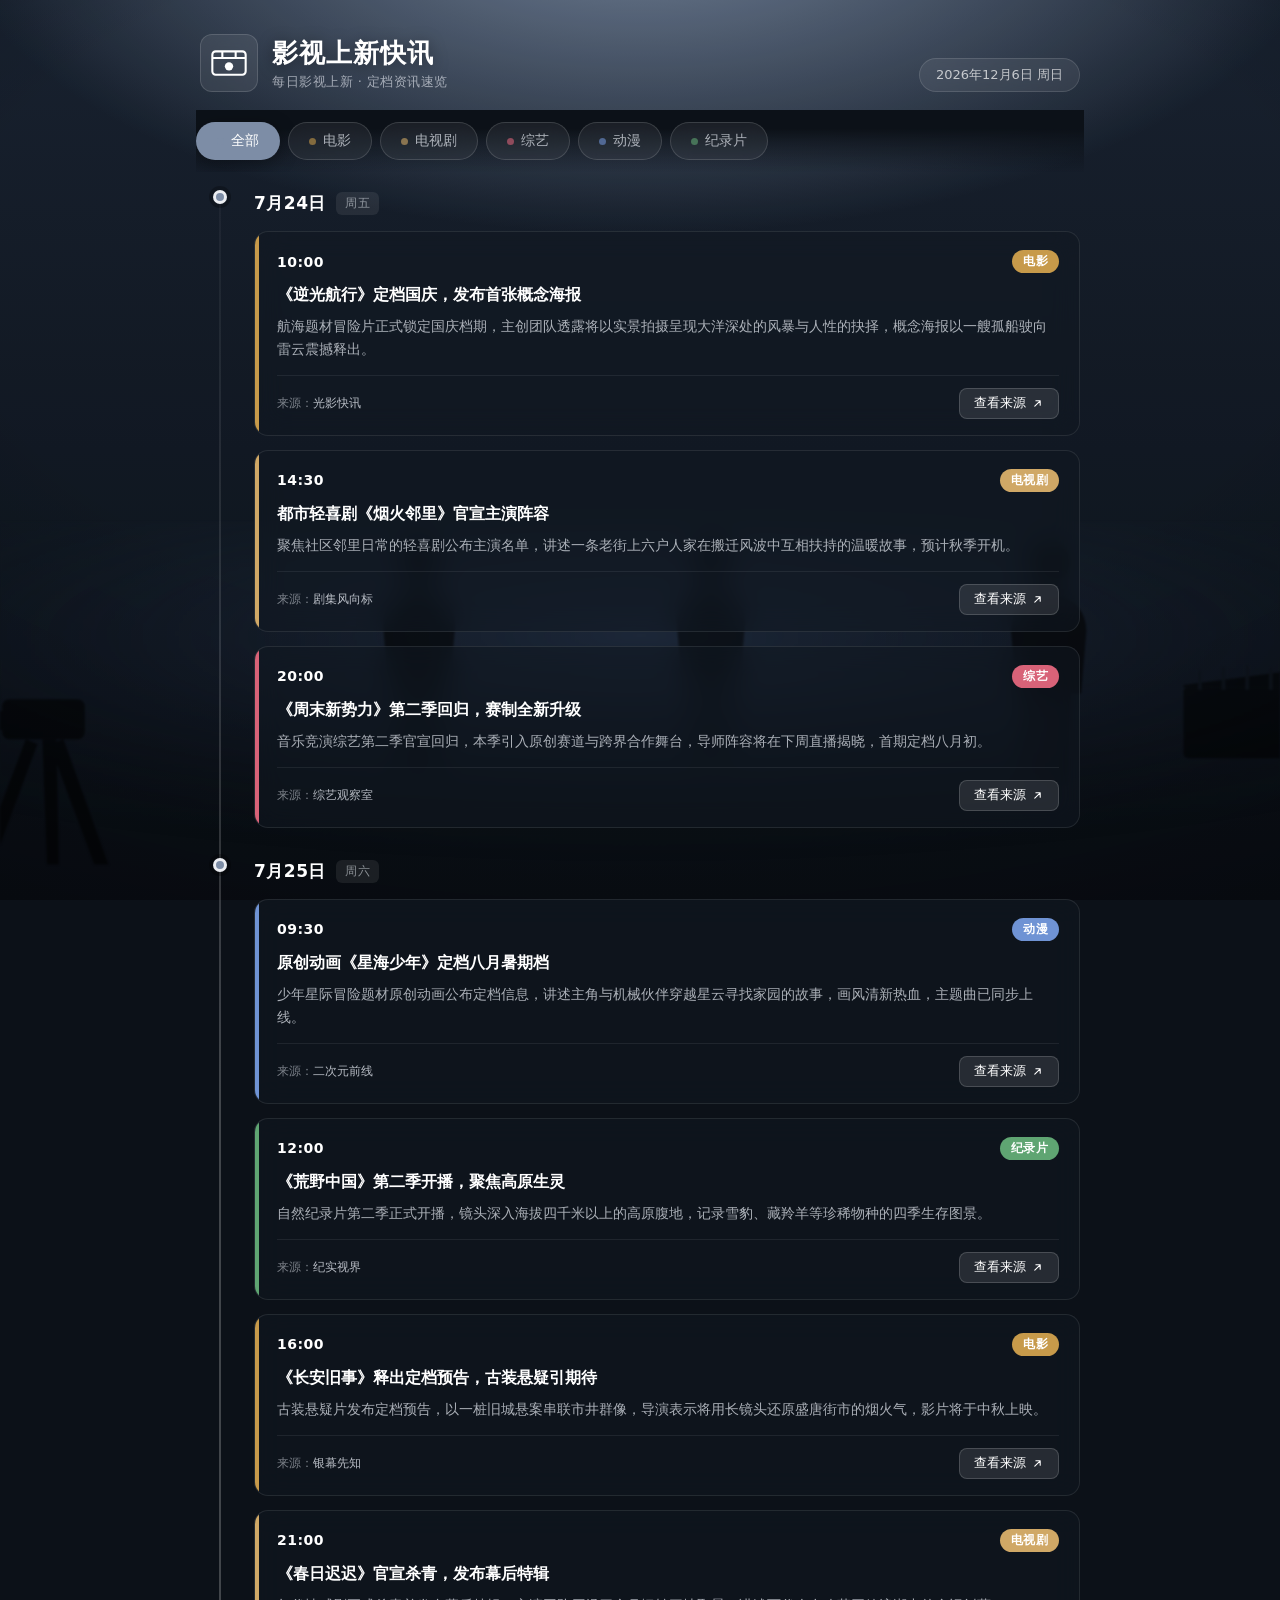
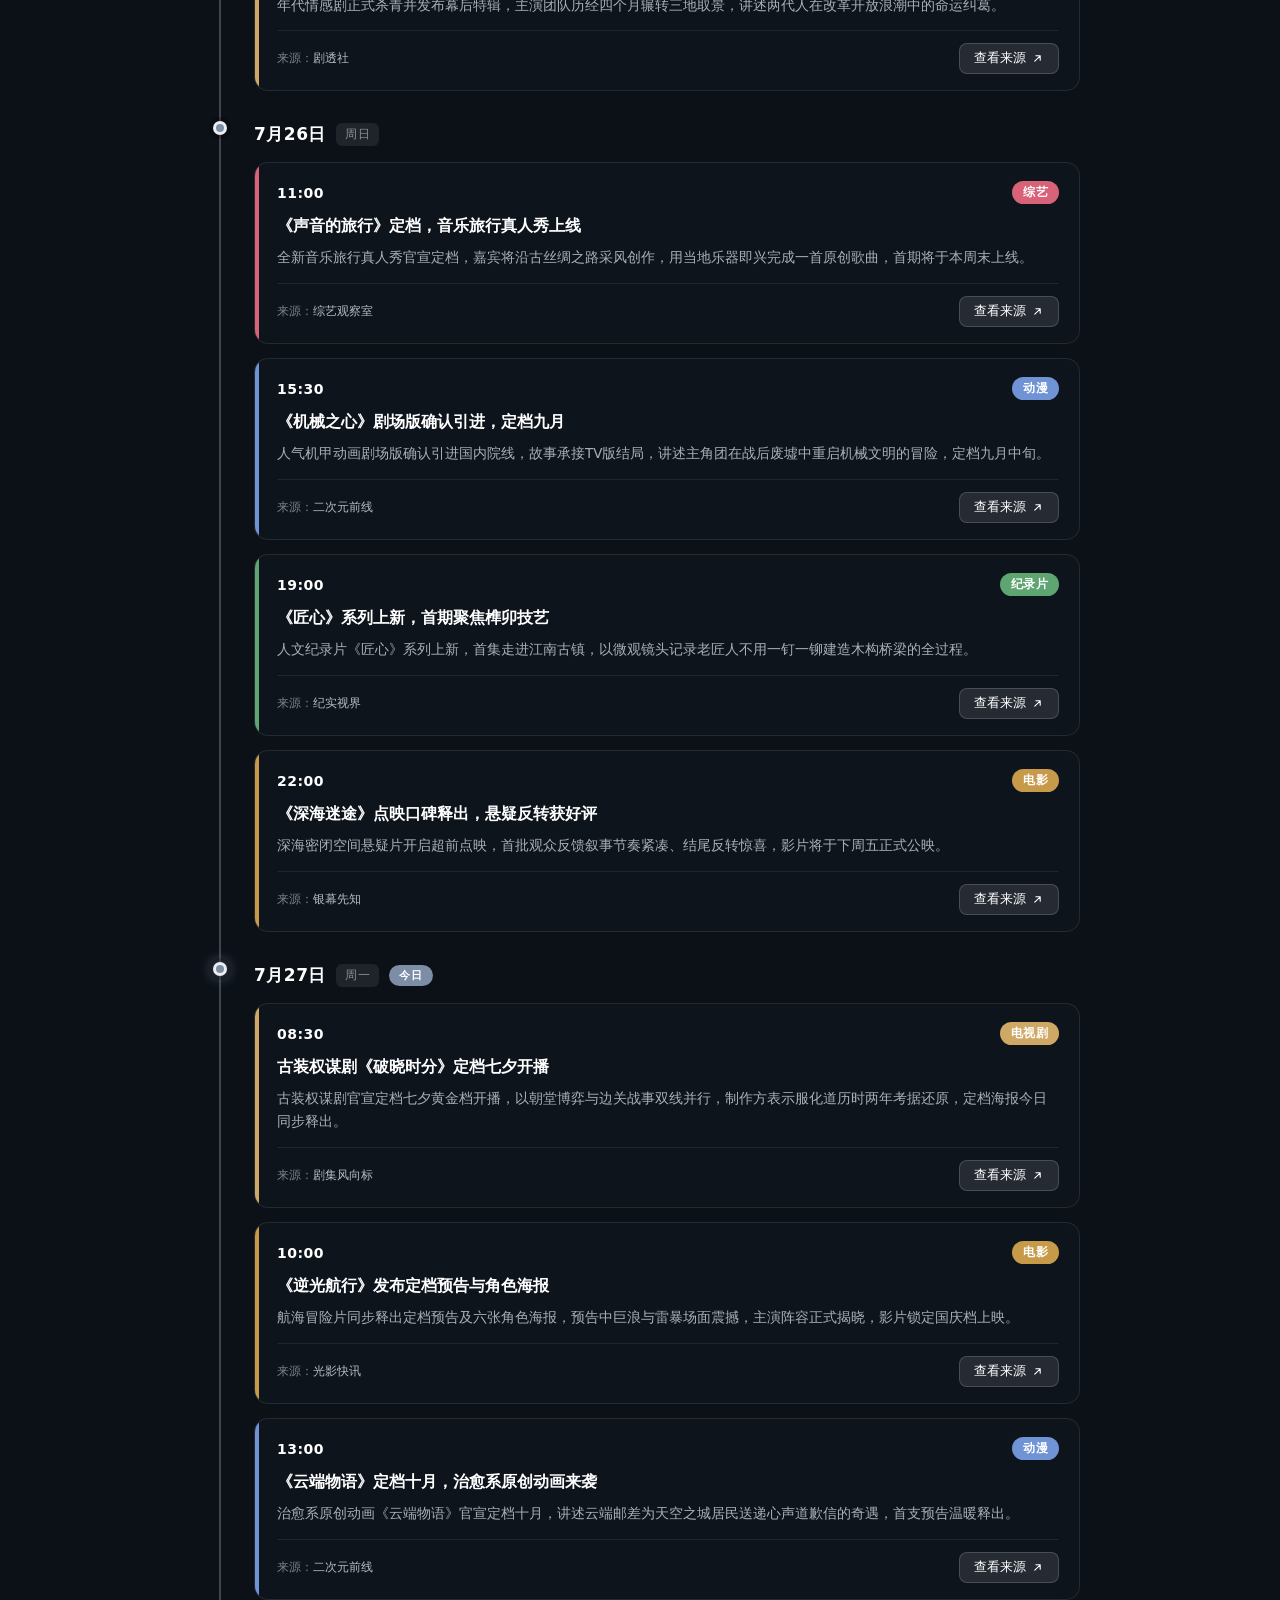
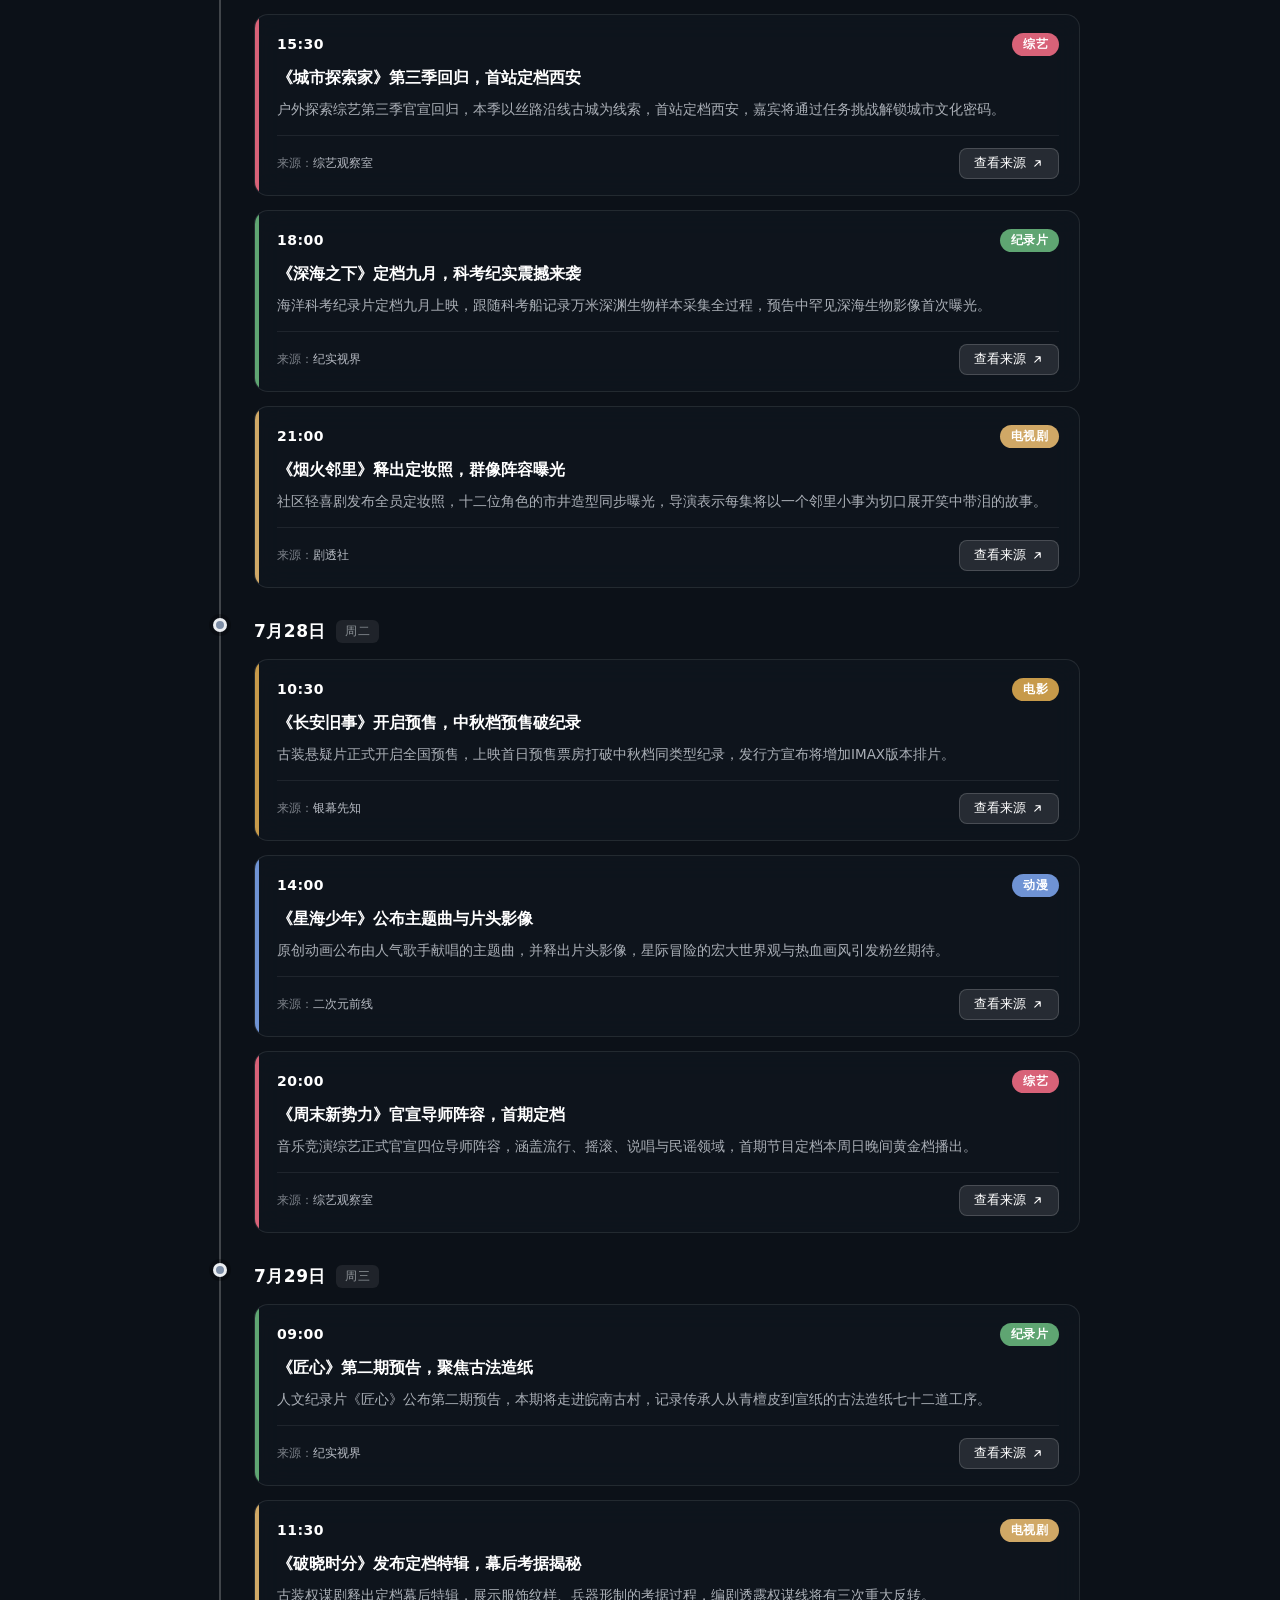
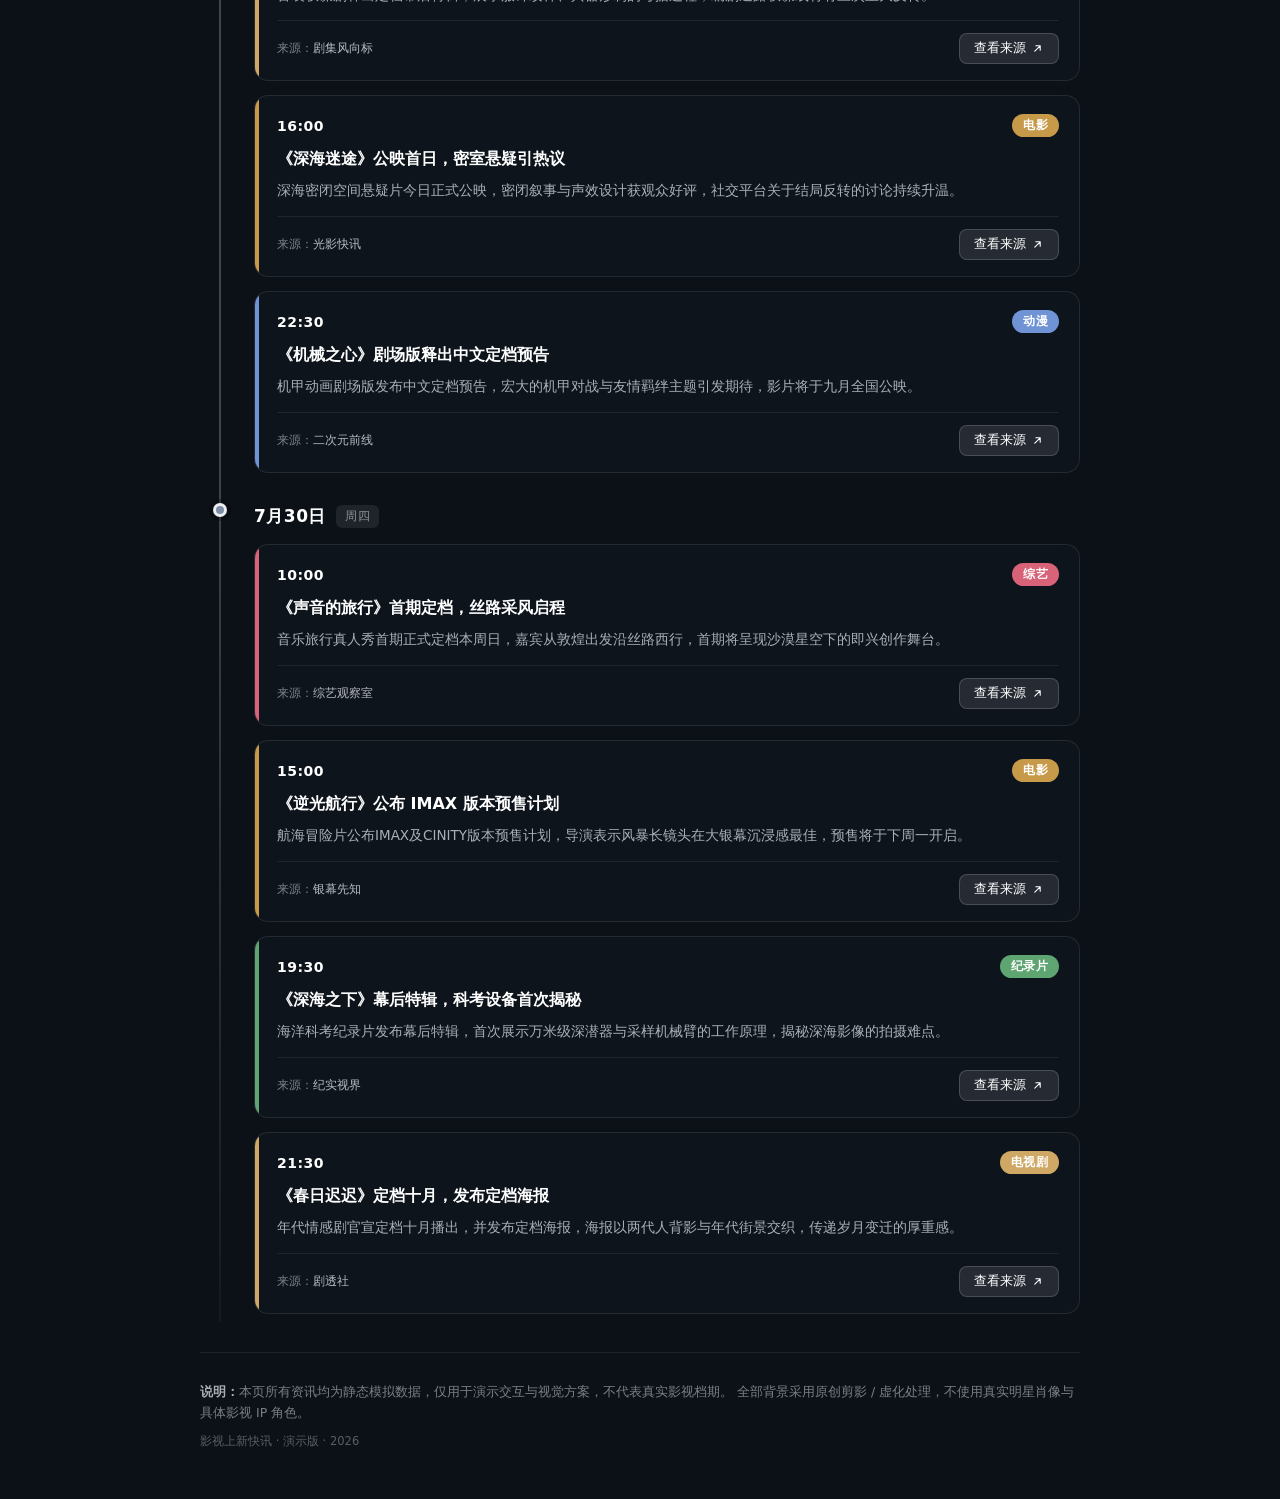
==== index.html @ f7a5ebf6 "完成第一个可发布版本" ====
<!DOCTYPE html>
<html lang="zh-CN">
<head>
  <meta charset="UTF-8">
  <meta name="viewport" content="width=device-width, initial-scale=1.0">
  <title>影视上新快讯</title>
  <style>
    /* ============================================================
       影视上新快讯 - 样式
       ============================================================ */
    *, *::before, *::after { box-sizing: border-box; margin: 0; padding: 0; }

    :root {
      --bg-color: #1a2332;
      --bg-deep: #0c1118;
      --bg-accent: #7d8da6;
      --radius: 14px;
      --ease: cubic-bezier(.4, 0, .2, 1);
      --speed: 0.7s;
      --tab-h: 56px;
    }

    html { scroll-behavior: smooth; }

    body {
      font-family: "PingFang SC", "Microsoft YaHei", "Hiragino Sans GB", "Segoe UI", system-ui, sans-serif;
      color: #e8ecf3;
      background: var(--bg-deep);
      min-height: 100vh;
      overflow-x: hidden;
      -webkit-font-smoothing: antialiased;
    }

    a { color: inherit; text-decoration: none; }

    /* ---------- 背景层 ---------- */
    .bg-layer {
      position: fixed;
      inset: 0;
      z-index: 0;
      overflow: hidden;
      pointer-events: none;
    }

    .bg-gradient {
      position: absolute;
      inset: 0;
      background:
        radial-gradient(120% 80% at 50% -10%, var(--bg-accent) 0%, transparent 45%),
        linear-gradient(180deg, var(--bg-color) 0%, var(--bg-deep) 100%);
      transition: background var(--speed) var(--ease);
      opacity: 0.92;
    }

    .bg-vignette {
      position: absolute;
      inset: 0;
      background: radial-gradient(130% 100% at 50% 30%, transparent 40%, rgba(0,0,0,0.55) 100%);
    }

    .bg-scenes {
      position: absolute;
      left: 0;
      right: 0;
      bottom: 0;
      height: 42vh;
      min-height: 280px;
    }

    .bg-scene {
      position: absolute;
      inset: 0;
      opacity: 0;
      transition: opacity var(--speed) var(--ease);
      transform: translateY(8px);
    }

    .bg-scene.active {
      opacity: 1;
      transform: translateY(0);
    }

    .bg-svg {
      width: 100%;
      height: 100%;
      display: block;
      filter: blur(1.2px);
    }

    @keyframes floaty {
      0%, 100% { transform: translateY(0); }
      50% { transform: translateY(-6px); }
    }
    .bg-scene.active .bg-svg { animation: floaty 7s ease-in-out infinite; }

    /* ---------- 应用主体 ---------- */
    .app {
      position: relative;
      z-index: 1;
      max-width: 920px;
      margin: 0 auto;
      padding: 0 20px 40px;
      display: flex;
      flex-direction: column;
      min-height: 100vh;
    }

    /* ---------- 顶部标题栏 ---------- */
    .app-header { padding: 34px 0 18px; }

    .header-inner {
      display: flex;
      align-items: flex-end;
      justify-content: space-between;
      gap: 16px;
      flex-wrap: wrap;
    }

    .brand { display: flex; align-items: center; gap: 14px; }

    .brand-logo {
      color: #fff;
      background: rgba(255, 255, 255, 0.08);
      border: 1px solid rgba(255, 255, 255, 0.14);
      border-radius: 12px;
      padding: 8px;
      display: flex;
      backdrop-filter: blur(8px);
    }

    .brand-text h1 {
      font-size: 26px;
      font-weight: 700;
      letter-spacing: 1px;
      color: #fff;
      text-shadow: 0 2px 16px rgba(0, 0, 0, 0.4);
    }

    .brand-sub {
      font-size: 13px;
      color: rgba(232, 236, 243, 0.62);
      margin-top: 2px;
      letter-spacing: 0.5px;
    }

    .header-date {
      font-size: 13px;
      color: rgba(255, 255, 255, 0.7);
      background: rgba(255, 255, 255, 0.07);
      border: 1px solid rgba(255, 255, 255, 0.12);
      border-radius: 999px;
      padding: 7px 16px;
      backdrop-filter: blur(8px);
      white-space: nowrap;
    }

    /* ---------- 品类筛选 Tab ---------- */
    .category-tabs {
      position: sticky;
      top: 0;
      z-index: 20;
      display: flex;
      gap: 8px;
      padding: 12px 0;
      margin: 0 -4px;
      overflow-x: auto;
      scrollbar-width: none;
      background: linear-gradient(180deg, var(--bg-deep) 30%, transparent);
    }
    .category-tabs::-webkit-scrollbar { display: none; }

    .tab {
      position: relative;
      flex: 0 0 auto;
      border: 1px solid rgba(255, 255, 255, 0.14);
      background: rgba(255, 255, 255, 0.06);
      color: rgba(232, 236, 243, 0.7);
      padding: 9px 20px;
      border-radius: 999px;
      font-size: 14px;
      font-weight: 500;
      cursor: pointer;
      backdrop-filter: blur(10px);
      transition: color .3s var(--ease), background .3s var(--ease), border-color .3s var(--ease), transform .2s var(--ease);
    }

    .tab:hover {
      color: #fff;
      background: rgba(255, 255, 255, 0.12);
      transform: translateY(-1px);
    }

    .tab.active {
      color: #fff;
      border-color: transparent;
      background: var(--bg-accent);
      box-shadow: 0 4px 18px rgba(0, 0, 0, 0.35);
    }

    .tab .tab-dot {
      display: inline-block;
      width: 7px;
      height: 7px;
      border-radius: 50%;
      margin-right: 7px;
      vertical-align: middle;
      background: currentColor;
      opacity: 0.6;
    }

    /* ---------- 时间轴 ---------- */
    .timeline-wrap {
      position: relative;
      flex: 1;
      padding: 18px 0 30px;
    }

    .timeline-rail {
      position: absolute;
      left: 19px;
      top: 30px;
      bottom: 30px;
      width: 2px;
      background: linear-gradient(180deg,
        rgba(255,255,255,0.04) 0%,
        rgba(255,255,255,0.22) 15%,
        rgba(255,255,255,0.22) 85%,
        rgba(255,255,255,0.04) 100%);
    }

    .timeline { position: relative; }

    .date-section {
      position: relative;
      padding-left: 54px;
      padding-bottom: 30px;
      scroll-margin-top: 90px;
    }

    .date-section:last-child { padding-bottom: 8px; }

    .date-marker {
      position: absolute;
      left: 0;
      top: 0;
      display: flex;
      align-items: center;
      gap: 10px;
    }

    .date-dot {
      width: 14px;
      height: 14px;
      border-radius: 50%;
      background: var(--bg-accent);
      border: 3px solid rgba(255, 255, 255, 0.85);
      box-shadow: 0 0 0 4px rgba(0, 0, 0, 0.25);
      margin-left: 13px;
      transition: background var(--speed) var(--ease);
    }

    .date-section.is-today .date-dot {
      box-shadow: 0 0 0 4px rgba(0,0,0,0.25), 0 0 14px var(--bg-accent);
    }

    .date-title {
      font-size: 17px;
      font-weight: 600;
      color: #fff;
      letter-spacing: 0.5px;
      margin-bottom: 16px;
      display: flex;
      align-items: center;
      gap: 10px;
      padding-top: 2px;
    }

    .date-title .weekday {
      font-size: 12px;
      font-weight: 500;
      color: rgba(232, 236, 243, 0.55);
      background: rgba(255, 255, 255, 0.08);
      padding: 3px 9px;
      border-radius: 6px;
    }

    .today-badge {
      font-size: 11px;
      font-weight: 600;
      color: #fff;
      background: var(--bg-accent);
      padding: 3px 10px;
      border-radius: 999px;
      letter-spacing: 1px;
      animation: pulse 2.4s ease-in-out infinite;
    }

    @keyframes pulse {
      0%, 100% { box-shadow: 0 0 0 0 rgba(255,255,255,0.25); }
      50% { box-shadow: 0 0 0 6px rgba(255,255,255,0); }
    }

    .date-items {
      display: flex;
      flex-direction: column;
      gap: 14px;
    }

    .empty-state {
      padding: 40px 20px;
      text-align: center;
      color: rgba(232, 236, 243, 0.45);
      font-size: 14px;
      border: 1px dashed rgba(255,255,255,0.15);
      border-radius: var(--radius);
    }

    /* ---------- 资讯卡片 ---------- */
    .news-card {
      position: relative;
      background: rgba(18, 24, 34, 0.55);
      border: 1px solid rgba(255, 255, 255, 0.09);
      border-radius: var(--radius);
      padding: 18px 20px 16px 22px;
      backdrop-filter: blur(14px);
      -webkit-backdrop-filter: blur(14px);
      overflow: hidden;
      transition: transform .3s var(--ease), border-color .3s var(--ease), background .3s var(--ease);
      animation: cardIn .5s var(--ease) both;
    }

    @keyframes cardIn {
      from { opacity: 0; transform: translateY(12px); }
      to { opacity: 1; transform: translateY(0); }
    }

    .news-card::before {
      content: "";
      position: absolute;
      left: 0;
      top: 0;
      bottom: 0;
      width: 4px;
      background: var(--card-accent, var(--bg-accent));
      border-radius: 4px 0 0 4px;
    }

    .news-card:hover {
      transform: translateY(-2px);
      border-color: rgba(255, 255, 255, 0.2);
      background: rgba(26, 34, 48, 0.68);
    }

    .card-top {
      display: flex;
      align-items: center;
      justify-content: space-between;
      gap: 12px;
      margin-bottom: 10px;
    }

    .card-time {
      font-size: 14px;
      font-weight: 600;
      color: #fff;
      font-variant-numeric: tabular-nums;
      letter-spacing: 0.5px;
    }

    .card-type {
      font-size: 12px;
      font-weight: 600;
      color: #fff;
      background: var(--card-accent, var(--bg-accent));
      padding: 3px 11px;
      border-radius: 999px;
      letter-spacing: 0.5px;
    }

    .card-title {
      font-size: 16px;
      font-weight: 600;
      color: #fff;
      line-height: 1.5;
      margin-bottom: 8px;
    }

    .card-summary {
      font-size: 13.5px;
      line-height: 1.7;
      color: rgba(232, 236, 243, 0.72);
      margin-bottom: 14px;
    }

    .card-source {
      display: flex;
      align-items: center;
      justify-content: space-between;
      gap: 12px;
      padding-top: 12px;
      border-top: 1px solid rgba(255, 255, 255, 0.07);
    }

    .source-label {
      font-size: 12px;
      color: rgba(232, 236, 243, 0.5);
    }
    .source-label strong {
      color: rgba(232, 236, 243, 0.78);
      font-weight: 500;
    }

    .source-link {
      display: inline-flex;
      align-items: center;
      gap: 5px;
      font-size: 12.5px;
      font-weight: 500;
      color: #fff;
      background: rgba(255, 255, 255, 0.1);
      border: 1px solid rgba(255, 255, 255, 0.16);
      padding: 6px 14px;
      border-radius: 8px;
      transition: background .25s var(--ease), transform .2s var(--ease);
      white-space: nowrap;
    }
    .source-link:hover {
      background: var(--card-accent, var(--bg-accent));
      transform: translateX(2px);
    }
    .source-link svg { width: 13px; height: 13px; }

    /* ---------- 滚动提示 ---------- */
    .scroll-hint {
      position: fixed;
      left: 50%;
      bottom: 26px;
      transform: translateX(-50%);
      display: flex;
      align-items: center;
      gap: 6px;
      font-size: 12px;
      color: rgba(255, 255, 255, 0.55);
      background: rgba(0, 0, 0, 0.35);
      border: 1px solid rgba(255, 255, 255, 0.1);
      padding: 7px 14px;
      border-radius: 999px;
      backdrop-filter: blur(8px);
      z-index: 15;
      transition: opacity .4s var(--ease);
    }
    .scroll-hint svg { animation: bob 1.8s ease-in-out infinite; }
    @keyframes bob {
      0%, 100% { transform: translateY(0); }
      50% { transform: translateY(3px); }
    }
    .scroll-hint.hidden { opacity: 0; pointer-events: none; }

    /* ---------- 底部说明栏 ---------- */
    .app-footer {
      margin-top: auto;
      padding: 28px 0 10px;
      border-top: 1px solid rgba(255, 255, 255, 0.08);
    }

    .footer-note {
      font-size: 12.5px;
      line-height: 1.7;
      color: rgba(232, 236, 243, 0.5);
    }
    .footer-note strong { color: rgba(232, 236, 243, 0.72); font-weight: 600; }

    .footer-meta {
      font-size: 11.5px;
      color: rgba(232, 236, 243, 0.35);
      margin-top: 10px;
    }

    /* ---------- 响应式 ---------- */
    @media (max-width: 600px) {
      .app { padding: 0 14px 30px; }
      .brand-text h1 { font-size: 21px; }
      .brand-sub { font-size: 12px; }
      .header-date { font-size: 12px; padding: 6px 12px; }
      .date-section { padding-left: 44px; }
      .timeline-rail { left: 14px; }
      .date-dot { margin-left: 9px; }
      .news-card { padding: 16px 16px 14px 18px; }
      .card-title { font-size: 15px; }
      .card-source { flex-direction: column; align-items: flex-start; gap: 10px; }
    }

    @media (prefers-reduced-motion: reduce) {
      *, *::before, *::after {
        animation-duration: 0.01ms !important;
        transition-duration: 0.01ms !important;
      }
    }
  </style>
</head>
<body data-cat="all">

  <!-- 人物动态背景层 -->
  <div class="bg-layer" id="bgLayer" aria-hidden="true">
    <div class="bg-gradient"></div>
    <div class="bg-vignette"></div>
    <div class="bg-scenes" id="bgScenes"></div>
  </div>

  <!-- 应用主体 -->
  <div class="app">

    <!-- 顶部标题栏 -->
    <header class="app-header">
      <div class="header-inner">
        <div class="brand">
          <span class="brand-logo" aria-hidden="true">
            <svg viewBox="0 0 48 48" width="40" height="40">
              <rect x="4" y="10" width="40" height="28" rx="4" fill="none" stroke="currentColor" stroke-width="2.5"/>
              <path d="M4 18h40M16 10v8M32 10v8" stroke="currentColor" stroke-width="2.5"/>
              <circle cx="24" cy="28" r="5" fill="currentColor"/>
            </svg>
          </span>
          <div class="brand-text">
            <h1>影视上新快讯</h1>
            <p class="brand-sub">每日影视上新 · 定档资讯速览</p>
          </div>
        </div>
        <div class="header-date" id="headerDate"></div>
      </div>
    </header>

    <!-- 品类筛选 Tab -->
    <nav class="category-tabs" id="categoryTabs" aria-label="品类筛选"></nav>

    <!-- 纵向日期时间轴主容器 -->
    <main class="timeline-wrap">
      <div class="timeline-rail" aria-hidden="true"></div>
      <div class="timeline" id="timeline"></div>
      <div class="scroll-hint" id="scrollHint" aria-hidden="true">
        <span>上下滚动浏览前后日期</span>
        <svg viewBox="0 0 24 24" width="16" height="16"><path d="M12 5v14M6 13l6 6 6-6" fill="none" stroke="currentColor" stroke-width="2" stroke-linecap="round" stroke-linejoin="round"/></svg>
      </div>
    </main>

    <!-- 底部说明栏 -->
    <footer class="app-footer">
      <div class="footer-inner">
        <p class="footer-note">
          <strong>说明：</strong>本页所有资讯均为静态模拟数据，仅用于演示交互与视觉方案，不代表真实影视档期。
          全部背景采用原创剪影 / 虚化处理，不使用真实明星肖像与具体影视 IP 角色。
        </p>
        <p class="footer-meta">影视上新快讯 · 演示版 · <span id="footerYear"></span></p>
      </div>
    </footer>

  </div>

  <script>
    /* ============================================================
       数据 / 品类配置 / 剪影场景（全部为虚构内容，不接入真实 API）
       ============================================================ */
    var CATEGORIES = {
      all:         { label: '全部',   color: '#1a2332', deep: '#0c1118', accent: '#7d8da6' },
      movie:       { label: '电影',   color: '#2b1f12', deep: '#150d06', accent: '#c79a4a' },
      tv:          { label: '电视剧', color: '#3a2f1e', deep: '#1d160c', accent: '#d0a866' },
      variety:     { label: '综艺',   color: '#3d2428', deep: '#1f1114', accent: '#d86278' },
      anime:       { label: '动漫',   color: '#1e2a40', deep: '#0e1521', accent: '#6f93d4' },
      documentary: { label: '纪录片', color: '#1f2e26', deep: '#0f1813', accent: '#5fa572' }
    };

    var TYPE_TO_KEY = {
      '电影': 'movie',
      '电视剧': 'tv',
      '综艺': 'variety',
      '动漫': 'anime',
      '纪录片': 'documentary'
    };

    /* 原创剪影，无真实明星与影视 IP 角色 */
    var PERSON_PATH =
      'M60,14 C70,14 76,22 76,31 C76,39 71,44 65,46 L67,57 ' +
      'C81,60 89,70 89,84 L85,132 L77,132 L74,202 L67,202 ' +
      'L64,137 L56,137 L53,202 L46,202 L43,132 L35,132 L31,84 ' +
      'C31,70 39,60 53,57 L55,46 C49,44 44,39 44,31 C44,22 50,14 60,14 Z';

    function standingPerson(x, scale, opacity) {
      return '<g transform="translate(' + x + ',0) scale(' + scale + ')" opacity="' + opacity + '"><path d="' + PERSON_PATH + '" fill="#000"/></g>';
    }

    var SCENES = {
      all: '<svg class="bg-svg" viewBox="0 0 1440 320" preserveAspectRatio="xMidYMax slice" aria-hidden="true">' +
        '<defs><radialGradient id="haloAll" cx="50%" cy="30%" r="60%">' +
        '<stop offset="0%" stop-color="#2a3a52" stop-opacity="0.5"/>' +
        '<stop offset="100%" stop-color="#0c1118" stop-opacity="0"/></radialGradient></defs>' +
        '<rect width="1440" height="320" fill="url(#haloAll)"/>' +
        '<g opacity="0.55" fill="#000"><rect x="180" y="150" width="70" height="34" rx="6"/><rect x="150" y="160" width="36" height="16" rx="4"/>' +
        '<path d="M200,184 L160,290 L172,290 L210,188 Z"/><path d="M220,188 L258,290 L270,290 L232,184 Z"/><path d="M214,184 L218,290 L228,290 L226,184 Z"/></g>' +
        '<g opacity="0.5" fill="#000" transform="translate(1180,120)"><rect x="0" y="20" width="90" height="60" rx="4"/><path d="M0,20 L90,20 L90,6 L0,18 Z"/>' +
        '<line x1="14" y1="6" x2="14" y2="22" stroke="#0c1118" stroke-width="3"/><line x1="34" y1="3" x2="34" y2="22" stroke="#0c1118" stroke-width="3"/>' +
        '<line x1="54" y1="1" x2="54" y2="22" stroke="#0c1118" stroke-width="3"/><line x1="74" y1="3" x2="74" y2="22" stroke="#0c1118" stroke-width="3"/></g>' +
        standingPerson(90, 0.95, 0.5) + standingPerson(470, 1.05, 0.55) + standingPerson(720, 1.0, 0.5) +
        standingPerson(1000, 1.1, 0.55) + standingPerson(1300, 0.95, 0.5) + '</svg>',

      movie: '<svg class="bg-svg" viewBox="0 0 1440 320" preserveAspectRatio="xMidYMax slice" aria-hidden="true">' +
        '<defs><linearGradient id="spot" x1="0" y1="0" x2="0.5" y2="1">' +
        '<stop offset="0%" stop-color="#e8c878" stop-opacity="0.32"/><stop offset="55%" stop-color="#6b4a1c" stop-opacity="0.12"/>' +
        '<stop offset="100%" stop-color="#150d06" stop-opacity="0"/></linearGradient>' +
        '<radialGradient id="haloMovie" cx="62%" cy="0%" r="70%"><stop offset="0%" stop-color="#5a3f1a" stop-opacity="0.45"/>' +
        '<stop offset="100%" stop-color="#150d06" stop-opacity="0"/></radialGradient></defs>' +
        '<rect width="1440" height="320" fill="url(#haloMovie)"/>' +
        '<path d="M820,0 L1280,0 L1040,320 L940,320 Z" fill="url(#spot)"/>' +
        '<g transform="translate(960,70)" opacity="0.62" fill="#000"><ellipse cx="80" cy="34" rx="30" ry="34"/>' +
        '<path d="M30,70 Q80,52 130,70 L150,120 Q150,140 130,150 L150,250 L115,250 L100,160 L60,160 L45,250 L10,250 L30,150 Q10,140 10,120 Z"/>' +
        '<path d="M12,118 Q-6,150 6,168 L26,158 Z"/><path d="M148,118 Q166,150 154,168 L134,158 Z"/></g>' +
        standingPerson(180, 1.0, 0.4) + standingPerson(360, 0.92, 0.35) + standingPerson(1240, 1.05, 0.4) + '</svg>',

      tv: '<svg class="bg-svg" viewBox="0 0 1440 320" preserveAspectRatio="xMidYMax slice" aria-hidden="true">' +
        '<defs><radialGradient id="tvGlow" cx="30%" cy="60%" r="35%"><stop offset="0%" stop-color="#e8b85a" stop-opacity="0.4"/>' +
        '<stop offset="100%" stop-color="#1d160c" stop-opacity="0"/></radialGradient>' +
        '<radialGradient id="haloTv" cx="50%" cy="35%" r="65%"><stop offset="0%" stop-color="#4a3a22" stop-opacity="0.4"/>' +
        '<stop offset="100%" stop-color="#1d160c" stop-opacity="0"/></radialGradient></defs>' +
        '<rect width="1440" height="320" fill="url(#haloTv)"/><rect width="1440" height="320" fill="url(#tvGlow)"/>' +
        '<g opacity="0.6" fill="#000" transform="translate(120,120)"><rect x="0" y="40" width="220" height="14" rx="3"/><rect x="20" y="0" width="180" height="40" rx="5"/>' +
        '<rect x="30" y="7" width="160" height="26" rx="3" fill="#1d160c"/><rect x="34" y="11" width="152" height="18" rx="2" fill="#3a2f1e" opacity="0.6"/></g>' +
        '<g opacity="0.6" fill="#000" transform="translate(820,150)"><path d="M0,60 L0,150 L40,150 L40,90 L260,90 L260,150 L300,150 L300,60 Q300,40 280,40 L20,40 Q0,40 0,60 Z"/>' +
        '<ellipse cx="120" cy="20" rx="22" ry="26"/><path d="M96,42 Q120,30 144,42 L150,95 L90,95 Z"/>' +
        '<path d="M96,95 L86,150 L112,150 L116,95 Z"/><path d="M128,95 L132,150 L158,150 L148,95 Z"/></g>' +
        standingPerson(560, 0.9, 0.4) + standingPerson(1180, 0.95, 0.4) + '</svg>',

      variety: '<svg class="bg-svg" viewBox="0 0 1440 320" preserveAspectRatio="xMidYMax slice" aria-hidden="true">' +
        '<defs><linearGradient id="beam1" x1="0" y1="0" x2="0.2" y2="1"><stop offset="0%" stop-color="#e88a9a" stop-opacity="0.3"/>' +
        '<stop offset="100%" stop-color="#3d2428" stop-opacity="0"/></linearGradient>' +
        '<linearGradient id="beam2" x1="1" y1="0" x2="0.8" y2="1"><stop offset="0%" stop-color="#e8a86a" stop-opacity="0.28"/>' +
        '<stop offset="100%" stop-color="#3d2428" stop-opacity="0"/></linearGradient></defs>' +
        '<path d="M560,0 L640,0 L720,320 L600,320 Z" fill="url(#beam1)"/><path d="M880,0 L800,0 L720,320 L840,320 Z" fill="url(#beam2)"/>' +
        '<rect x="0" y="270" width="1440" height="50" fill="#000" opacity="0.35"/>' +
        '<g opacity="0.6" fill="#000" transform="translate(700,150)"><ellipse cx="0" cy="0" rx="12" ry="16"/><rect x="-3" y="14" width="6" height="110"/><ellipse cx="0" cy="128" rx="34" ry="10"/></g>' +
        standingPerson(560, 0.95, 0.55) + standingPerson(720, 1.0, 0.6) + standingPerson(900, 1.05, 0.55) + standingPerson(1120, 0.9, 0.5) + '</svg>',

      anime: '<svg class="bg-svg" viewBox="0 0 1440 320" preserveAspectRatio="xMidYMax slice" aria-hidden="true">' +
        '<defs><radialGradient id="haloAnime" cx="50%" cy="25%" r="60%"><stop offset="0%" stop-color="#3a5688" stop-opacity="0.45"/>' +
        '<stop offset="100%" stop-color="#0e1521" stop-opacity="0"/></radialGradient></defs>' +
        '<rect width="1440" height="320" fill="url(#haloAnime)"/>' +
        '<g transform="translate(640,30)" opacity="0.6" fill="#000"><path d="M70,2 L92,0 L96,30 L112,8 L116,40 L130,22 L126,52 L84,40 Q70,34 56,40 L14,52 L18,22 L34,40 L30,8 L46,30 L50,0 Z"/>' +
        '<ellipse cx="70" cy="56" rx="26" ry="30"/>' +
        '<path d="M48,86 Q70,74 92,86 L100,130 Q96,160 80,180 L60,180 Q44,160 40,130 Z"/>' +
        '<path d="M40,120 Q10,150 0,210 L20,250 Q40,210 56,170 Z"/><path d="M100,120 Q130,150 140,210 L120,250 Q100,210 84,170 Z"/>' +
        '<path d="M56,180 L48,260 L66,260 L68,180 Z"/><path d="M72,180 L74,260 L92,260 L84,180 Z"/></g>' +
        standingPerson(240, 0.85, 0.35) + standingPerson(1080, 0.9, 0.4) + '</svg>',

      documentary: '<svg class="bg-svg" viewBox="0 0 1440 320" preserveAspectRatio="xMidYMax slice" aria-hidden="true">' +
        '<defs><radialGradient id="haloDoc" cx="40%" cy="30%" r="60%"><stop offset="0%" stop-color="#34503f" stop-opacity="0.4"/>' +
        '<stop offset="100%" stop-color="#0f1813" stop-opacity="0"/></radialGradient></defs>' +
        '<rect width="1440" height="320" fill="url(#haloDoc)"/>' +
        '<g transform="translate(600,80)" opacity="0.6" fill="#000"><ellipse cx="60" cy="20" rx="42" ry="12"/><ellipse cx="60" cy="14" rx="26" ry="20"/>' +
        '<ellipse cx="60" cy="40" rx="22" ry="24"/><rect x="78" y="46" width="56" height="34" rx="5"/><circle cx="124" cy="63" r="12" fill="#0f1813"/>' +
        '<circle cx="124" cy="63" r="6" fill="#2a3a30"/><rect x="100" y="40" width="20" height="10" rx="3"/>' +
        '<path d="M34,64 Q60,52 86,64 L92,120 Q60,134 28,120 Z"/><path d="M28,120 L8,180 L28,196 L48,130 Z"/><path d="M92,120 L112,180 L92,196 L72,130 Z"/></g>' +
        standingPerson(160, 1.0, 0.4) + standingPerson(340, 0.92, 0.35) + standingPerson(1000, 1.05, 0.45) + standingPerson(1200, 0.95, 0.4) + '</svg>'
    };

    var TODAY = '2026-07-27';

    var TIMELINE_DATA = [
      { date: '2026-07-24', label: '7月24日', weekday: '周五', items: [
        { time: '10:00', type: '电影',   title: '《逆光航行》定档国庆，发布首张概念海报', summary: '航海题材冒险片正式锁定国庆档期，主创团队透露将以实景拍摄呈现大洋深处的风暴与人性的抉择，概念海报以一艘孤船驶向雷云震撼释出。', source: '光影快讯', sourceUrl: 'https://ent.sina.com.cn/f/2026-07-24/igx-abc123.shtml' },
        { time: '14:30', type: '电视剧', title: '都市轻喜剧《烟火邻里》官宣主演阵容', summary: '聚焦社区邻里日常的轻喜剧公布主演名单，讲述一条老街上六户人家在搬迁风波中互相扶持的温暖故事，预计秋季开机。', source: '剧集风向标', sourceUrl: 'https://ent.qq.com/a/20260724/012.htm' },
        { time: '20:00', type: '综艺',   title: '《周末新势力》第二季回归，赛制全新升级', summary: '音乐竞演综艺第二季官宣回归，本季引入原创赛道与跨界合作舞台，导师阵容将在下周直播揭晓，首期定档八月初。', source: '综艺观察室', sourceUrl: 'https://ent.163.com/26/0724/var-456.shtml' }
      ]},
      { date: '2026-07-25', label: '7月25日', weekday: '周六', items: [
        { time: '09:30', type: '动漫',   title: '原创动画《星海少年》定档八月暑期档', summary: '少年星际冒险题材原创动画公布定档信息，讲述主角与机械伙伴穿越星云寻找家园的故事，画风清新热血，主题曲已同步上线。', source: '二次元前线', sourceUrl: 'https://acg.163.com/26/0725/star-789.html' },
        { time: '12:00', type: '纪录片', title: '《荒野中国》第二季开播，聚焦高原生灵', summary: '自然纪录片第二季正式开播，镜头深入海拔四千米以上的高原腹地，记录雪豹、藏羚羊等珍稀物种的四季生存图景。', source: '纪实视界', sourceUrl: 'https://doc.sohu.com/2026/n0725/wild-321.shtml' },
        { time: '16:00', type: '电影',   title: '《长安旧事》释出定档预告，古装悬疑引期待', summary: '古装悬疑片发布定档预告，以一桩旧城悬案串联市井群像，导演表示将用长镜头还原盛唐街市的烟火气，影片将于中秋上映。', source: '银幕先知', sourceUrl: 'https://www.1905.com/news/2026/0725/1654321.shtml' },
        { time: '21:00', type: '电视剧', title: '《春日迟迟》官宣杀青，发布幕后特辑', summary: '年代情感剧正式杀青并发布幕后特辑，主演团队历经四个月辗转三地取景，讲述两代人在改革开放浪潮中的命运纠葛。', source: '剧透社', sourceUrl: 'https://ent.sina.com.cn/t/2026-07-25/spring-654.shtml' }
      ]},
      { date: '2026-07-26', label: '7月26日', weekday: '周日', items: [
        { time: '11:00', type: '综艺',   title: '《声音的旅行》定档，音乐旅行真人秀上线', summary: '全新音乐旅行真人秀官宣定档，嘉宾将沿古丝绸之路采风创作，用当地乐器即兴完成一首原创歌曲，首期将于本周末上线。', source: '综艺观察室', sourceUrl: 'https://ent.qq.com/a/20260726/008.htm' },
        { time: '15:30', type: '动漫',   title: '《机械之心》剧场版确认引进，定档九月', summary: '人气机甲动画剧场版确认引进国内院线，故事承接TV版结局，讲述主角团在战后废墟中重启机械文明的冒险，定档九月中旬。', source: '二次元前线', sourceUrl: 'https://acg.163.com/26/0726/mech-012.html' },
        { time: '19:00', type: '纪录片', title: '《匠心》系列上新，首期聚焦榫卯技艺', summary: '人文纪录片《匠心》系列上新，首集走进江南古镇，以微观镜头记录老匠人不用一钉一铆建造木构桥梁的全过程。', source: '纪实视界', sourceUrl: 'https://doc.sohu.com/2026/n0726/craft-548.shtml' },
        { time: '22:00', type: '电影',   title: '《深海迷途》点映口碑释出，悬疑反转获好评', summary: '深海密闭空间悬疑片开启超前点映，首批观众反馈叙事节奏紧凑、结尾反转惊喜，影片将于下周五正式公映。', source: '银幕先知', sourceUrl: 'https://www.1905.com/news/2026/0726/1654987.shtml' }
      ]},
      { date: '2026-07-27', label: '7月27日', weekday: '周一', isToday: true, items: [
        { time: '08:30', type: '电视剧', title: '古装权谋剧《破晓时分》定档七夕开播', summary: '古装权谋剧官宣定档七夕黄金档开播，以朝堂博弈与边关战事双线并行，制作方表示服化道历时两年考据还原，定档海报今日同步释出。', source: '剧集风向标', sourceUrl: 'https://ent.sina.com.cn/t/2026-07-27/dawn-001.shtml' },
        { time: '10:00', type: '电影',   title: '《逆光航行》发布定档预告与角色海报', summary: '航海冒险片同步释出定档预告及六张角色海报，预告中巨浪与雷暴场面震撼，主演阵容正式揭晓，影片锁定国庆档上映。', source: '光影快讯', sourceUrl: 'https://ent.sina.com.cn/f/2026-07-27/igx-def456.shtml' },
        { time: '13:00', type: '动漫',   title: '《云端物语》定档十月，治愈系原创动画来袭', summary: '治愈系原创动画《云端物语》官宣定档十月，讲述云端邮差为天空之城居民送递心声道歉信的奇遇，首支预告温暖释出。', source: '二次元前线', sourceUrl: 'https://acg.163.com/26/0727/cloud-334.html' },
        { time: '15:30', type: '综艺',   title: '《城市探索家》第三季回归，首站定档西安', summary: '户外探索综艺第三季官宣回归，本季以丝路沿线古城为线索，首站定档西安，嘉宾将通过任务挑战解锁城市文化密码。', source: '综艺观察室', sourceUrl: 'https://ent.qq.com/a/20260727/015.htm' },
        { time: '18:00', type: '纪录片', title: '《深海之下》定档九月，科考纪实震撼来袭', summary: '海洋科考纪录片定档九月上映，跟随科考船记录万米深渊生物样本采集全过程，预告中罕见深海生物影像首次曝光。', source: '纪实视界', sourceUrl: 'https://doc.sohu.com/2026/n0727/deep-771.shtml' },
        { time: '21:00', type: '电视剧', title: '《烟火邻里》释出定妆照，群像阵容曝光', summary: '社区轻喜剧发布全员定妆照，十二位角色的市井造型同步曝光，导演表示每集将以一个邻里小事为切口展开笑中带泪的故事。', source: '剧透社', sourceUrl: 'https://ent.sina.com.cn/t/2026-07-27/hood-902.shtml' }
      ]},
      { date: '2026-07-28', label: '7月28日', weekday: '周二', items: [
        { time: '10:30', type: '电影',   title: '《长安旧事》开启预售，中秋档预售破纪录', summary: '古装悬疑片正式开启全国预售，上映首日预售票房打破中秋档同类型纪录，发行方宣布将增加IMAX版本排片。', source: '银幕先知', sourceUrl: 'https://www.1905.com/news/2026/0728/1655112.shtml' },
        { time: '14:00', type: '动漫',   title: '《星海少年》公布主题曲与片头影像', summary: '原创动画公布由人气歌手献唱的主题曲，并释出片头影像，星际冒险的宏大世界观与热血画风引发粉丝期待。', source: '二次元前线', sourceUrl: 'https://acg.163.com/26/0728/star-115.html' },
        { time: '20:00', type: '综艺',   title: '《周末新势力》官宣导师阵容，首期定档', summary: '音乐竞演综艺正式官宣四位导师阵容，涵盖流行、摇滚、说唱与民谣领域，首期节目定档本周日晚间黄金档播出。', source: '综艺观察室', sourceUrl: 'https://ent.163.com/26/0728/var-789.shtml' }
      ]},
      { date: '2026-07-29', label: '7月29日', weekday: '周三', items: [
        { time: '09:00', type: '纪录片', title: '《匠心》第二期预告，聚焦古法造纸', summary: '人文纪录片《匠心》公布第二期预告，本期将走进皖南古村，记录传承人从青檀皮到宣纸的古法造纸七十二道工序。', source: '纪实视界', sourceUrl: 'https://doc.sohu.com/2026/n0729/craft-660.shtml' },
        { time: '11:30', type: '电视剧', title: '《破晓时分》发布定档特辑，幕后考据揭秘', summary: '古装权谋剧释出定档幕后特辑，展示服饰纹样、兵器形制的考据过程，编剧透露权谋线将有三次重大反转。', source: '剧集风向标', sourceUrl: 'https://ent.sina.com.cn/t/2026-07-29/dawn-114.shtml' },
        { time: '16:00', type: '电影',   title: '《深海迷途》公映首日，密室悬疑引热议', summary: '深海密闭空间悬疑片今日正式公映，密闭叙事与声效设计获观众好评，社交平台关于结局反转的讨论持续升温。', source: '光影快讯', sourceUrl: 'https://ent.sina.com.cn/f/2026-07-29/igx-ghi789.shtml' },
        { time: '22:30', type: '动漫',   title: '《机械之心》剧场版释出中文定档预告', summary: '机甲动画剧场版发布中文定档预告，宏大的机甲对战与友情羁绊主题引发期待，影片将于九月全国公映。', source: '二次元前线', sourceUrl: 'https://acg.163.com/26/0729/mech-220.html' }
      ]},
      { date: '2026-07-30', label: '7月30日', weekday: '周四', items: [
        { time: '10:00', type: '综艺',   title: '《声音的旅行》首期定档，丝路采风启程', summary: '音乐旅行真人秀首期正式定档本周日，嘉宾从敦煌出发沿丝路西行，首期将呈现沙漠星空下的即兴创作舞台。', source: '综艺观察室', sourceUrl: 'https://ent.qq.com/a/20260730/021.htm' },
        { time: '15:00', type: '电影',   title: '《逆光航行》公布 IMAX 版本预售计划', summary: '航海冒险片公布IMAX及CINITY版本预售计划，导演表示风暴长镜头在大银幕沉浸感最佳，预售将于下周一开启。', source: '银幕先知', sourceUrl: 'https://www.1905.com/news/2026/0730/1655233.shtml' },
        { time: '19:30', type: '纪录片', title: '《深海之下》幕后特辑，科考设备首次揭秘', summary: '海洋科考纪录片发布幕后特辑，首次展示万米级深潜器与采样机械臂的工作原理，揭秘深海影像的拍摄难点。', source: '纪实视界', sourceUrl: 'https://doc.sohu.com/2026/n0730/deep-883.shtml' },
        { time: '21:30', type: '电视剧', title: '《春日迟迟》定档十月，发布定档海报', summary: '年代情感剧官宣定档十月播出，并发布定档海报，海报以两代人背影与年代街景交织，传递岁月变迁的厚重感。', source: '剧透社', sourceUrl: 'https://ent.sina.com.cn/t/2026-07-30/spring-733.shtml' }
      ]}
    ];

    /* ============================================================
       交互逻辑
       ============================================================ */
    (function () {
      'use strict';

      var EXTERNAL_LINK_ICON =
        '<svg viewBox="0 0 24 24" fill="none" stroke="currentColor" stroke-width="2" stroke-linecap="round" stroke-linejoin="round">' +
        '<path d="M7 17L17 7M9 7h8v8"/></svg>';

      var activeCategory = 'all';

      function el(id) { return document.getElementById(id); }

      function applyTheme(catKey) {
        var cfg = CATEGORIES[catKey];
        var root = document.documentElement;
        root.style.setProperty('--bg-color', cfg.color);
        root.style.setProperty('--bg-deep', cfg.deep);
        root.style.setProperty('--bg-accent', cfg.accent);
        document.body.setAttribute('data-cat', catKey);
      }

      function renderScenes() {
        var container = el('bgScenes');
        var html = '';
        Object.keys(SCENES).forEach(function (key) {
          html += '<div class="bg-scene" data-scene="' + key + '">' + SCENES[key] + '</div>';
        });
        container.innerHTML = html;
      }

      function showScene(catKey) {
        var scenes = document.querySelectorAll('.bg-scene');
        scenes.forEach(function (s) {
          s.classList.toggle('active', s.getAttribute('data-scene') === catKey);
        });
      }

      function renderTabs() {
        var tabs = el('categoryTabs');
        var html = '';
        Object.keys(CATEGORIES).forEach(function (key) {
          var c = CATEGORIES[key];
          html +=
            '<button class="tab' + (key === activeCategory ? ' active' : '') + '" ' +
            'data-cat="' + key + '" type="button" role="tab" aria-selected="' + (key === activeCategory) + '">' +
            '<span class="tab-dot" style="color:' + c.accent + '"></span>' + c.label +
            '</button>';
        });
        tabs.innerHTML = html;

        tabs.addEventListener('click', function (e) {
          var btn = e.target.closest('.tab');
          if (!btn) return;
          var key = btn.getAttribute('data-cat');
          if (key === activeCategory) return;
          setActiveCategory(key);
        });
      }

      function renderCard(item) {
        var accent = CATEGORIES[TYPE_TO_KEY[item.type]].accent;
        return (
          '<article class="news-card" style="--card-accent:' + accent + '">' +
            '<div class="card-top">' +
              '<span class="card-time">' + item.time + '</span>' +
              '<span class="card-type">' + item.type + '</span>' +
            '</div>' +
            '<h3 class="card-title">' + escapeHtml(item.title) + '</h3>' +
            '<p class="card-summary">' + escapeHtml(item.summary) + '</p>' +
            '<div class="card-source">' +
              '<span class="source-label">来源：<strong>' + escapeHtml(item.source) + '</strong></span>' +
              '<a class="source-link" href="' + item.sourceUrl + '" target="_blank" rel="noopener noreferrer">' +
                '查看来源 ' + EXTERNAL_LINK_ICON +
              '</a>' +
            '</div>' +
          '</article>'
        );
      }

      function escapeHtml(str) {
        return String(str)
          .replace(/&/g, '&amp;')
          .replace(/</g, '&lt;')
          .replace(/>/g, '&gt;')
          .replace(/"/g, '&quot;');
      }

      function renderTimeline() {
        var timeline = el('timeline');
        var frag = document.createDocumentFragment();

        TIMELINE_DATA.forEach(function (day) {
          var filtered = activeCategory === 'all'
            ? day.items
            : day.items.filter(function (it) { return TYPE_TO_KEY[it.type] === activeCategory; });

          if (filtered.length === 0) return;

          var section = document.createElement('section');
          section.className = 'date-section' + (day.isToday ? ' is-today' : '');
          section.setAttribute('data-date', day.date);
          if (day.isToday) section.setAttribute('id', 'today-section');

          section.innerHTML =
            '<div class="date-marker"><div class="date-dot"></div></div>' +
            '<h2 class="date-title">' + day.label +
              '<span class="weekday">' + day.weekday + '</span>' +
              (day.isToday ? '<span class="today-badge">今日</span>' : '') +
            '</h2>' +
            '<div class="date-items">' + filtered.map(renderCard).join('') + '</div>';

          frag.appendChild(section);
        });

        if (frag.childElementCount === 0) {
          var empty = document.createElement('div');
          empty.className = 'empty-state';
          empty.textContent = '当前品类暂无上新资讯，换个品类看看吧～';
          frag.appendChild(empty);
        }

        timeline.innerHTML = '';
        timeline.appendChild(frag);
      }

      function setActiveCategory(key) {
        activeCategory = key;
        document.querySelectorAll('.tab').forEach(function (t) {
          var on = t.getAttribute('data-cat') === key;
          t.classList.toggle('active', on);
          t.setAttribute('aria-selected', on);
        });
        applyTheme(key);
        showScene(key);
        renderTimeline();
        scrollToToday();
      }

      function scrollToToday() {
        var today = document.getElementById('today-section');
        if (today) {
          requestAnimationFrame(function () {
            today.scrollIntoView({ behavior: 'smooth', block: 'start' });
          });
        } else {
          var tl = el('timeline');
          if (tl) tl.scrollIntoView({ behavior: 'smooth', block: 'start' });
        }
      }

      function renderHeaderDate() {
        var d = new Date();
        var weekdays = ['周日', '周一', '周二', '周三', '周四', '周五', '周六'];
        el('headerDate').textContent = d.getFullYear() + '年' + (d.getMonth() + 1) + '月' + d.getDate() + '日 ' + weekdays[d.getDay()];
        el('footerYear').textContent = d.getFullYear();
      }

      function initScrollHint() {
        var hint = el('scrollHint');
        var hidden = false;
        window.addEventListener('scroll', function () {
          if (!hidden && window.scrollY > 80) {
            hint.classList.add('hidden');
            hidden = true;
          }
        }, { passive: true });
      }

      function init() {
        renderHeaderDate();
        renderScenes();
        renderTabs();
        applyTheme(activeCategory);
        showScene(activeCategory);
        renderTimeline();
        initScrollHint();
        requestAnimationFrame(function () {
          setTimeout(scrollToToday, 120);
        });
      }

      if (document.readyState === 'loading') {
        document.addEventListener('DOMContentLoaded', init);
      } else {
        init();
      }
    })();
  </script>
</body>
</html>
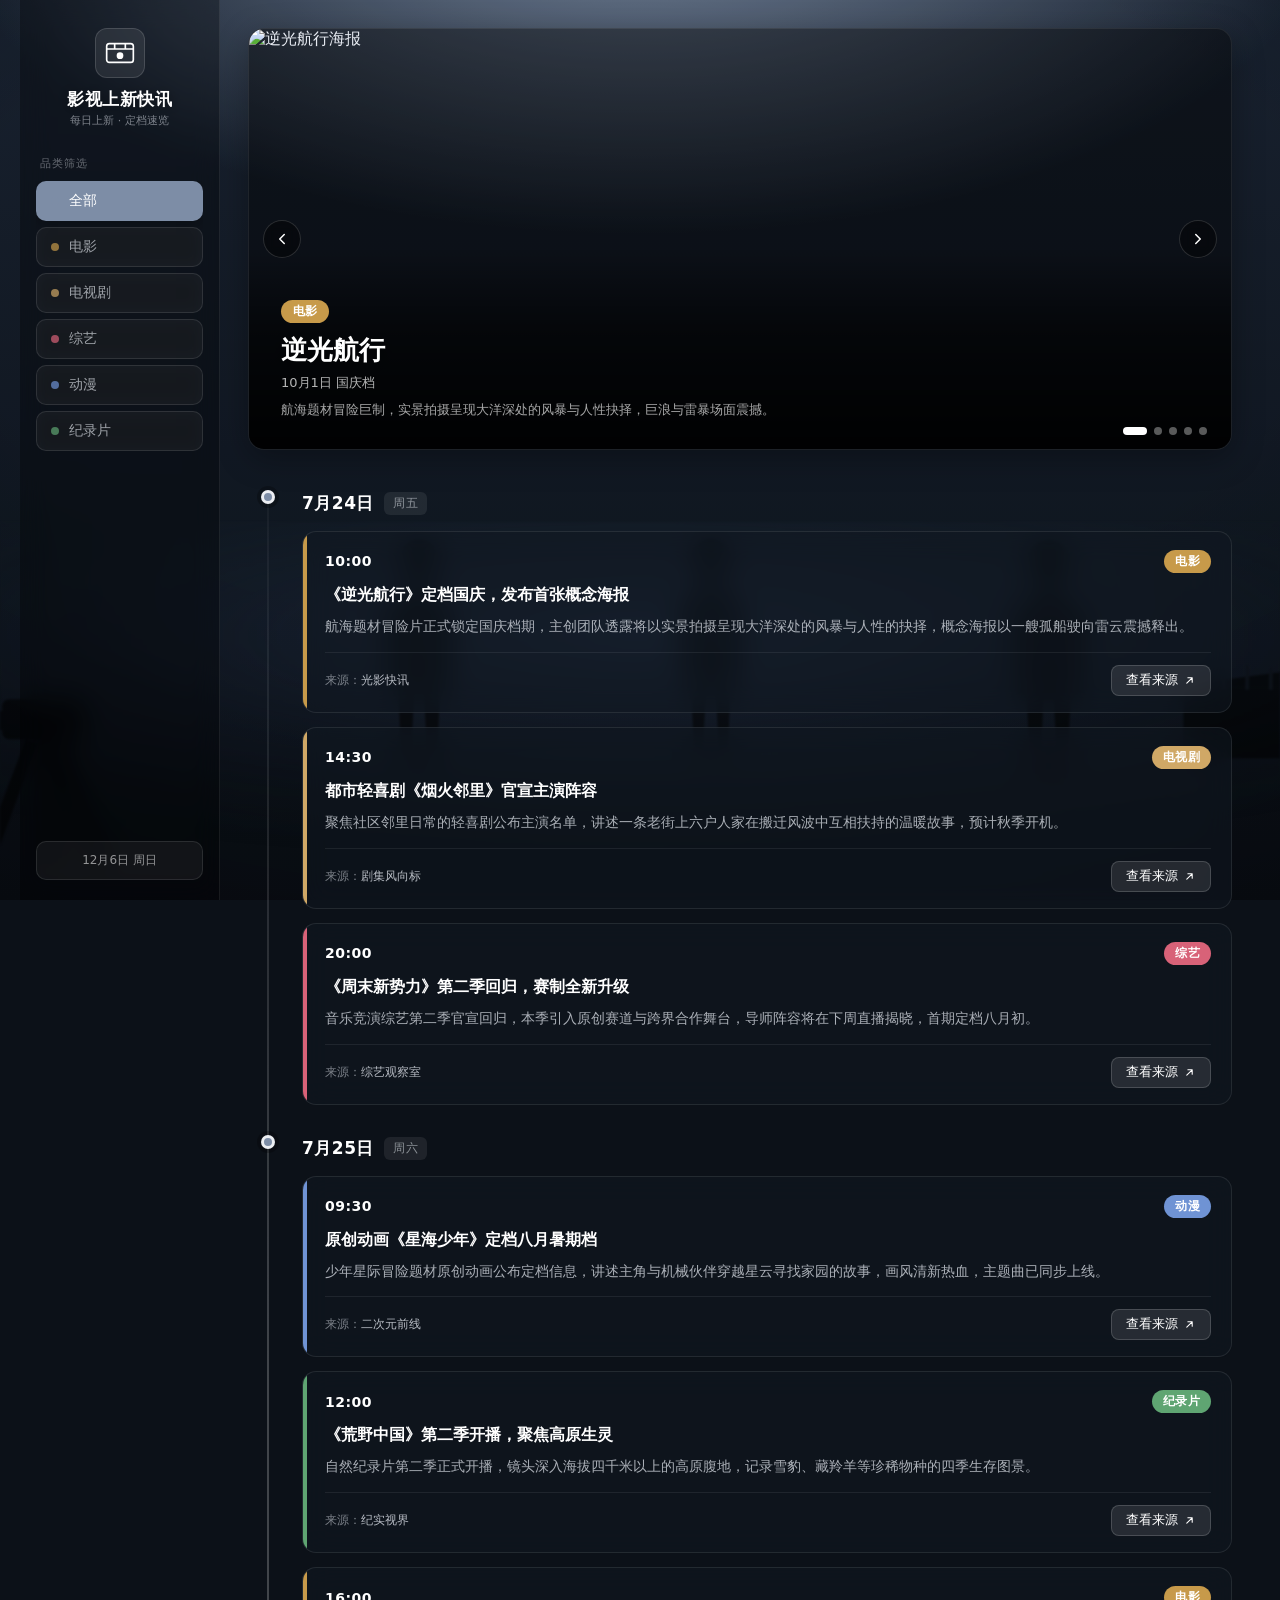
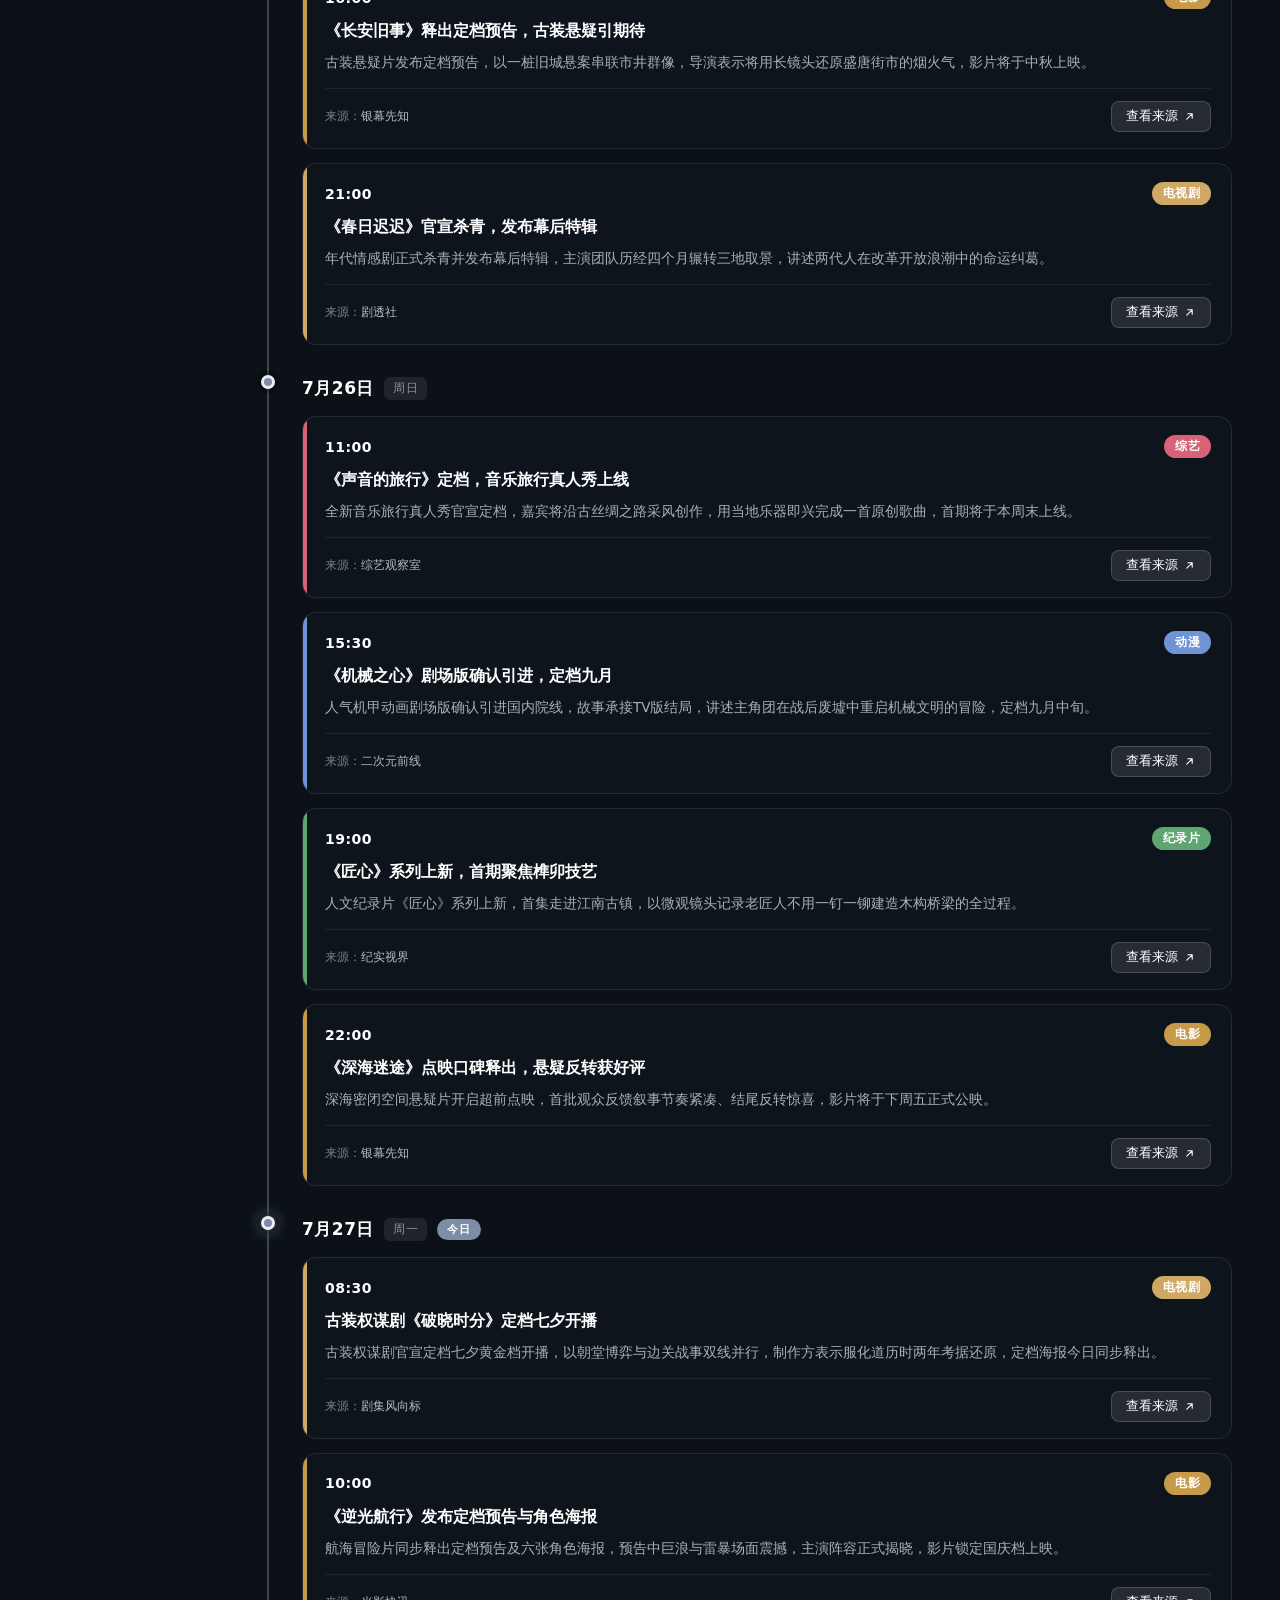
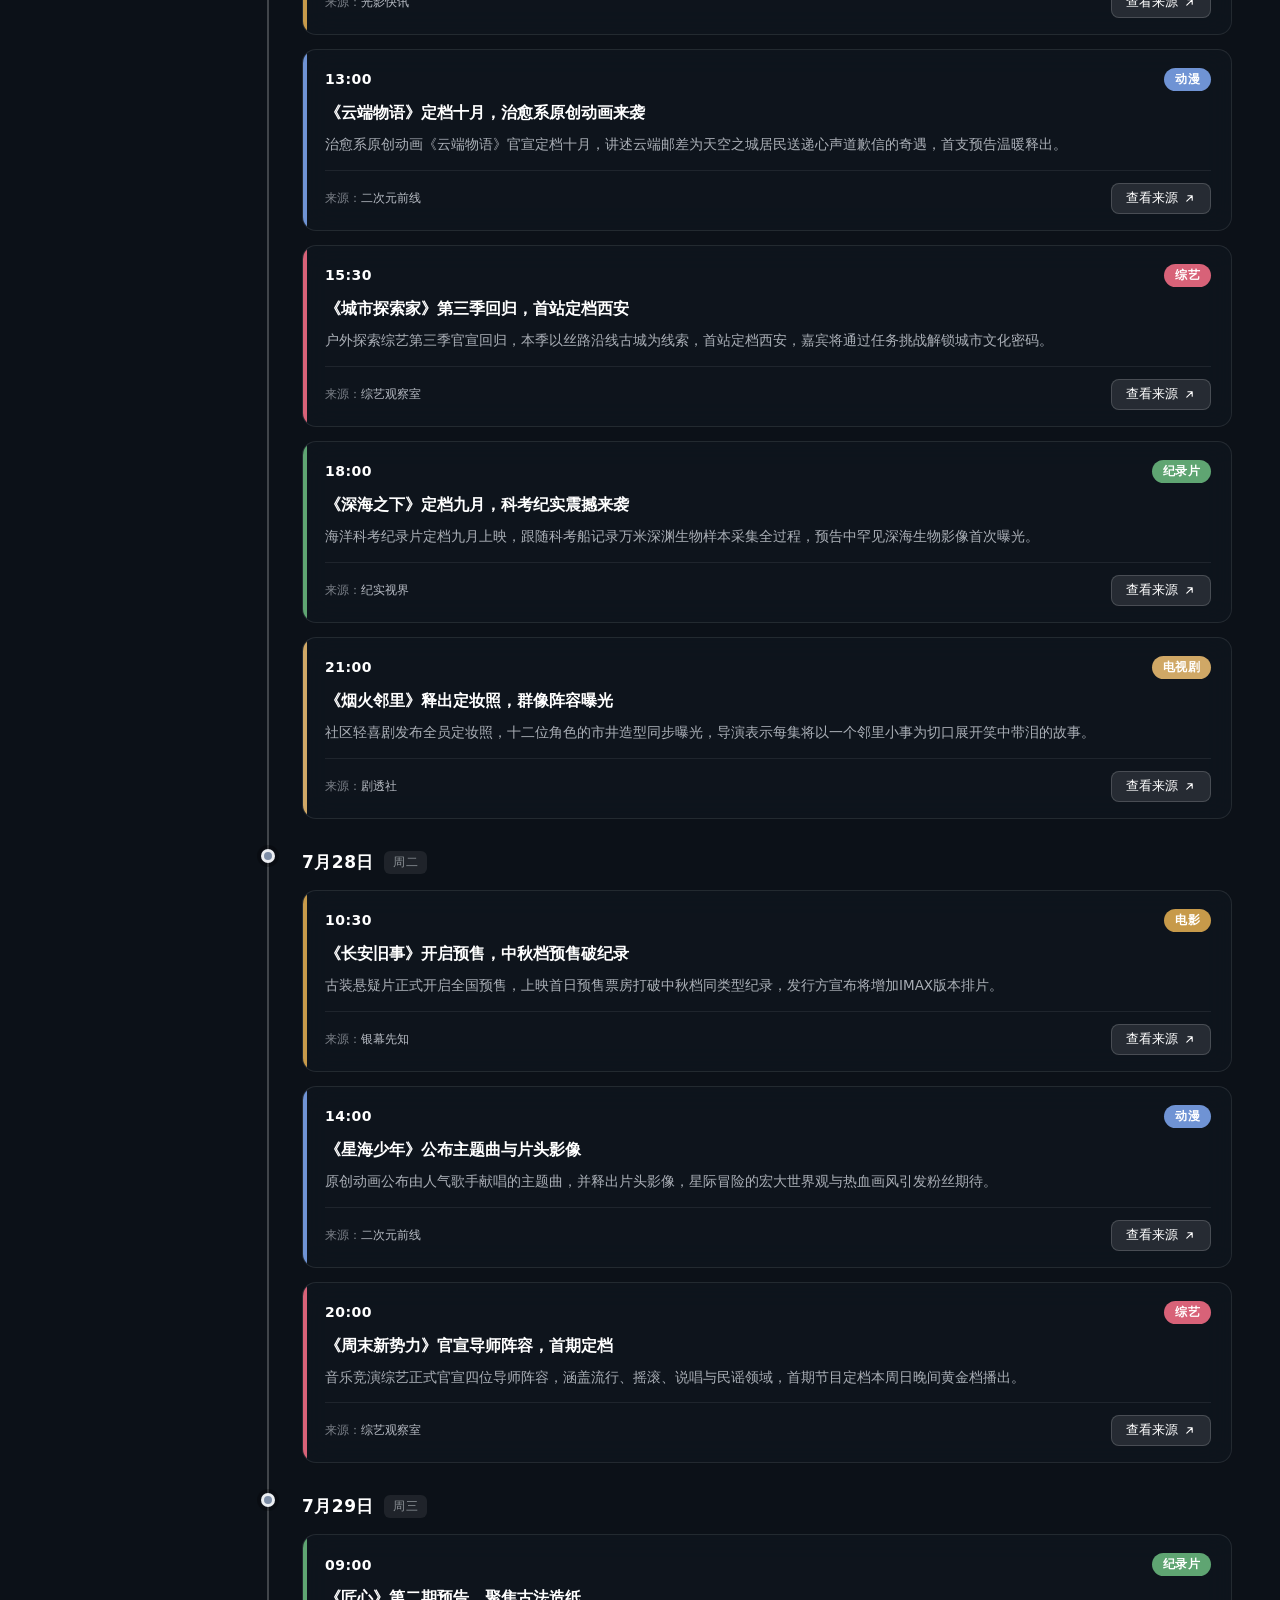
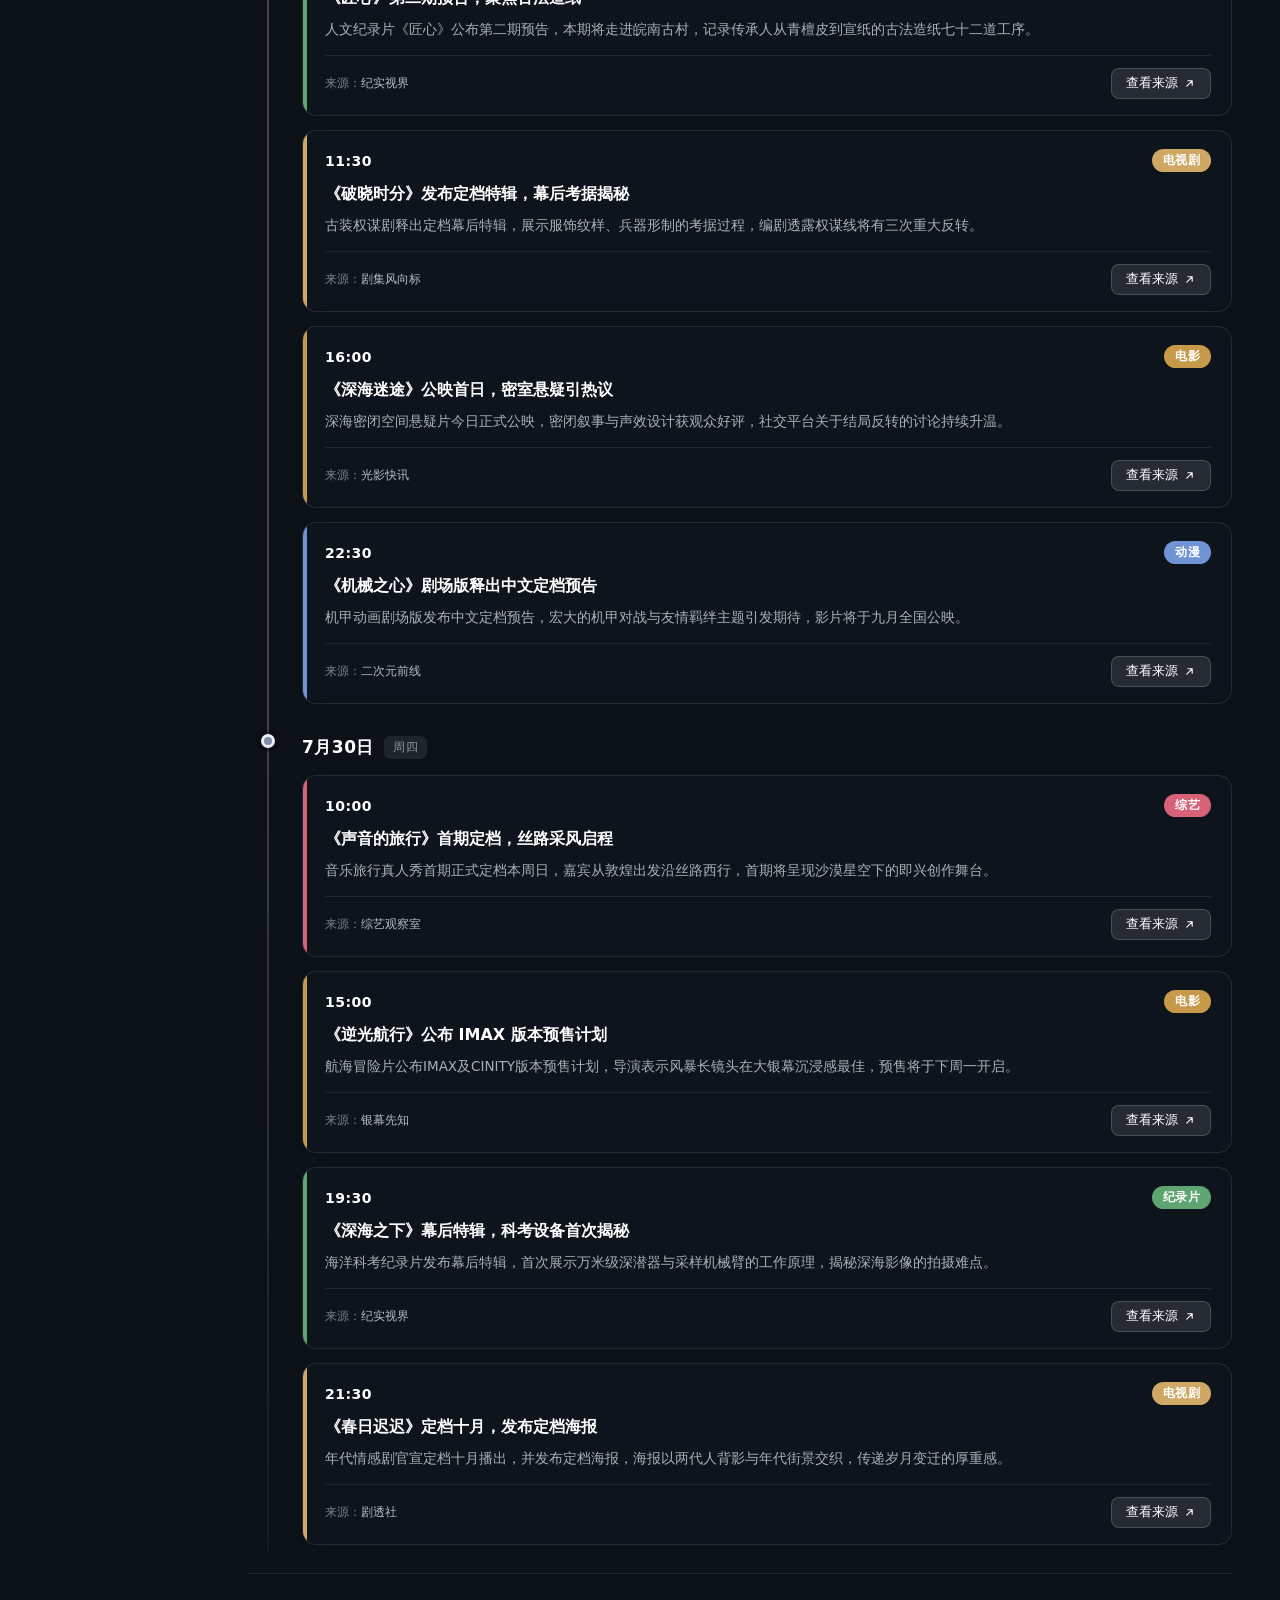
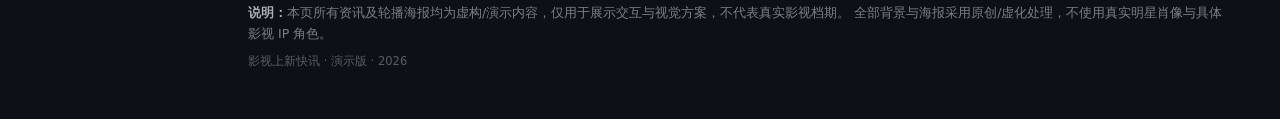
==== commit 4524fd54: "左侧边栏导航 + 热播轮播图含AI生成海报" ====
--- a/index.html
+++ b/index.html
@@ -17,7 +17,7 @@
       --radius: 14px;
       --ease: cubic-bezier(.4, 0, .2, 1);
       --speed: 0.7s;
-      --tab-h: 56px;
+      --sidebar-w: 200px;
     }
 
     html { scroll-behavior: smooth; }
@@ -34,474 +34,218 @@
     a { color: inherit; text-decoration: none; }
 
     /* ---------- 背景层 ---------- */
-    .bg-layer {
-      position: fixed;
-      inset: 0;
-      z-index: 0;
-      overflow: hidden;
-      pointer-events: none;
-    }
-
+    .bg-layer { position: fixed; inset: 0; z-index: 0; overflow: hidden; pointer-events: none; }
     .bg-gradient {
-      position: absolute;
-      inset: 0;
-      background:
-        radial-gradient(120% 80% at 50% -10%, var(--bg-accent) 0%, transparent 45%),
-        linear-gradient(180deg, var(--bg-color) 0%, var(--bg-deep) 100%);
-      transition: background var(--speed) var(--ease);
-      opacity: 0.92;
-    }
-
-    .bg-vignette {
-      position: absolute;
-      inset: 0;
-      background: radial-gradient(130% 100% at 50% 30%, transparent 40%, rgba(0,0,0,0.55) 100%);
-    }
-
-    .bg-scenes {
-      position: absolute;
-      left: 0;
-      right: 0;
-      bottom: 0;
-      height: 42vh;
-      min-height: 280px;
-    }
-
-    .bg-scene {
-      position: absolute;
-      inset: 0;
-      opacity: 0;
-      transition: opacity var(--speed) var(--ease);
-      transform: translateY(8px);
-    }
-
-    .bg-scene.active {
-      opacity: 1;
-      transform: translateY(0);
-    }
-
-    .bg-svg {
-      width: 100%;
-      height: 100%;
-      display: block;
-      filter: blur(1.2px);
-    }
-
-    @keyframes floaty {
-      0%, 100% { transform: translateY(0); }
-      50% { transform: translateY(-6px); }
-    }
+      position: absolute; inset: 0;
+      background: radial-gradient(120% 80% at 50% -10%, var(--bg-accent) 0%, transparent 45%),
+                  linear-gradient(180deg, var(--bg-color) 0%, var(--bg-deep) 100%);
+      transition: background var(--speed) var(--ease); opacity: 0.92;
+    }
+    .bg-vignette { position: absolute; inset: 0; background: radial-gradient(130% 100% at 50% 30%, transparent 40%, rgba(0,0,0,0.55) 100%); }
+    .bg-scenes { position: absolute; left: 0; right: 0; bottom: 0; height: 42vh; min-height: 280px; }
+    .bg-scene { position: absolute; inset: 0; opacity: 0; transition: opacity var(--speed) var(--ease); transform: translateY(8px); }
+    .bg-scene.active { opacity: 1; transform: translateY(0); }
+    .bg-svg { width: 100%; height: 100%; display: block; filter: blur(1.2px); }
+    @keyframes floaty { 0%,100% { transform: translateY(0); } 50% { transform: translateY(-6px); } }
     .bg-scene.active .bg-svg { animation: floaty 7s ease-in-out infinite; }
 
-    /* ---------- 应用主体 ---------- */
+    /* ---------- 应用主体：左侧边栏 + 右侧内容 ---------- */
     .app {
-      position: relative;
-      z-index: 1;
-      max-width: 920px;
-      margin: 0 auto;
-      padding: 0 20px 40px;
+      position: relative; z-index: 1;
       display: flex;
-      flex-direction: column;
+      max-width: 1240px; margin: 0 auto;
       min-height: 100vh;
     }
 
-    /* ---------- 顶部标题栏 ---------- */
-    .app-header { padding: 34px 0 18px; }
-
-    .header-inner {
-      display: flex;
-      align-items: flex-end;
-      justify-content: space-between;
-      gap: 16px;
-      flex-wrap: wrap;
-    }
-
-    .brand { display: flex; align-items: center; gap: 14px; }
-
+    /* ---------- 左侧边栏 ---------- */
+    .sidebar {
+      width: var(--sidebar-w); flex-shrink: 0;
+      position: sticky; top: 0; height: 100vh;
+      display: flex; flex-direction: column;
+      padding: 28px 16px 20px;
+      background: rgba(0, 0, 0, 0.3);
+      backdrop-filter: blur(14px);
+      border-right: 1px solid rgba(255, 255, 255, 0.08);
+      z-index: 10;
+    }
+
+    .brand { display: flex; flex-direction: column; align-items: center; gap: 10px; margin-bottom: 28px; text-align: center; }
     .brand-logo {
-      color: #fff;
-      background: rgba(255, 255, 255, 0.08);
-      border: 1px solid rgba(255, 255, 255, 0.14);
-      border-radius: 12px;
-      padding: 8px;
-      display: flex;
-      backdrop-filter: blur(8px);
-    }
-
-    .brand-text h1 {
-      font-size: 26px;
-      font-weight: 700;
-      letter-spacing: 1px;
-      color: #fff;
-      text-shadow: 0 2px 16px rgba(0, 0, 0, 0.4);
-    }
-
-    .brand-sub {
-      font-size: 13px;
-      color: rgba(232, 236, 243, 0.62);
-      margin-top: 2px;
-      letter-spacing: 0.5px;
-    }
-
-    .header-date {
-      font-size: 13px;
-      color: rgba(255, 255, 255, 0.7);
-      background: rgba(255, 255, 255, 0.07);
-      border: 1px solid rgba(255, 255, 255, 0.12);
-      border-radius: 999px;
-      padding: 7px 16px;
-      backdrop-filter: blur(8px);
-      white-space: nowrap;
-    }
-
-    /* ---------- 品类筛选 Tab ---------- */
+      color: #fff; background: rgba(255,255,255,0.08); border: 1px solid rgba(255,255,255,0.14);
+      border-radius: 12px; padding: 8px; display: flex;
+    }
+    .brand-text h1 { font-size: 17px; font-weight: 700; letter-spacing: 0.5px; color: #fff; text-shadow: 0 2px 12px rgba(0,0,0,0.4); }
+    .brand-sub { font-size: 11px; color: rgba(232,236,243,0.5); margin-top: 2px; }
+
+    .sidebar-section-label { font-size: 11px; color: rgba(232,236,243,0.4); letter-spacing: 1px; margin-bottom: 10px; padding-left: 4px; }
+
+    /* ---------- 品类筛选 Tab（纵向） ---------- */
     .category-tabs {
-      position: sticky;
-      top: 0;
-      z-index: 20;
-      display: flex;
-      gap: 8px;
-      padding: 12px 0;
-      margin: 0 -4px;
-      overflow-x: auto;
-      scrollbar-width: none;
-      background: linear-gradient(180deg, var(--bg-deep) 30%, transparent);
+      display: flex; flex-direction: column; gap: 6px;
+      overflow-y: auto; scrollbar-width: none; flex: 1;
     }
     .category-tabs::-webkit-scrollbar { display: none; }
 
     .tab {
-      position: relative;
-      flex: 0 0 auto;
-      border: 1px solid rgba(255, 255, 255, 0.14);
-      background: rgba(255, 255, 255, 0.06);
-      color: rgba(232, 236, 243, 0.7);
-      padding: 9px 20px;
-      border-radius: 999px;
-      font-size: 14px;
-      font-weight: 500;
-      cursor: pointer;
-      backdrop-filter: blur(10px);
-      transition: color .3s var(--ease), background .3s var(--ease), border-color .3s var(--ease), transform .2s var(--ease);
-    }
-
-    .tab:hover {
-      color: #fff;
-      background: rgba(255, 255, 255, 0.12);
-      transform: translateY(-1px);
-    }
-
-    .tab.active {
-      color: #fff;
-      border-color: transparent;
-      background: var(--bg-accent);
-      box-shadow: 0 4px 18px rgba(0, 0, 0, 0.35);
-    }
-
-    .tab .tab-dot {
-      display: inline-block;
-      width: 7px;
-      height: 7px;
-      border-radius: 50%;
-      margin-right: 7px;
-      vertical-align: middle;
-      background: currentColor;
-      opacity: 0.6;
-    }
+      display: flex; align-items: center; gap: 10px;
+      border: 1px solid rgba(255,255,255,0.1);
+      background: rgba(255,255,255,0.05);
+      color: rgba(232,236,243,0.65);
+      padding: 10px 14px; border-radius: 10px;
+      font-size: 14px; font-weight: 500; cursor: pointer; text-align: left;
+      backdrop-filter: blur(8px); width: 100%;
+      transition: all .3s var(--ease);
+    }
+    .tab:hover { color: #fff; background: rgba(255,255,255,0.1); transform: translateX(3px); }
+    .tab.active { color: #fff; border-color: transparent; background: var(--bg-accent); box-shadow: 0 4px 16px rgba(0,0,0,0.3); }
+    .tab .tab-dot { width: 8px; height: 8px; border-radius: 50%; background: currentColor; opacity: 0.7; flex-shrink: 0; }
+
+    .sidebar-date {
+      margin-top: auto; padding-top: 16px;
+      font-size: 12px; color: rgba(255,255,255,0.55);
+      background: rgba(255,255,255,0.05); border: 1px solid rgba(255,255,255,0.1);
+      border-radius: 10px; padding: 10px 14px; text-align: center;
+    }
+
+    /* ---------- 右侧主内容 ---------- */
+    .main { flex: 1; min-width: 0; padding: 28px 28px 40px; }
+
+    /* ---------- 轮播图 ---------- */
+    .carousel {
+      position: relative; border-radius: 16px; overflow: hidden;
+      margin-bottom: 32px; aspect-ratio: 21/9;
+      background: rgba(0,0,0,0.4); border: 1px solid rgba(255,255,255,0.08);
+      box-shadow: 0 8px 32px rgba(0,0,0,0.3);
+    }
+    .carousel-track { display: flex; height: 100%; transition: transform 0.6s var(--ease); }
+    .carousel-slide { min-width: 100%; height: 100%; position: relative; overflow: hidden; }
+    .carousel-slide img { width: 100%; height: 100%; object-fit: cover; display: block; }
+    .carousel-overlay {
+      position: absolute; bottom: 0; left: 0; right: 0;
+      padding: 50px 32px 28px;
+      background: linear-gradient(transparent, rgba(0,0,0,0.55) 40%, rgba(0,0,0,0.9));
+    }
+    .carousel-tag {
+      display: inline-block; font-size: 12px; font-weight: 600; color: #fff;
+      padding: 3px 12px; border-radius: 999px; margin-bottom: 10px;
+      background: var(--slide-accent, var(--bg-accent));
+    }
+    .carousel-title { font-size: 26px; font-weight: 700; color: #fff; margin-bottom: 6px; text-shadow: 0 2px 12px rgba(0,0,0,0.6); }
+    .carousel-date { font-size: 13px; color: rgba(255,255,255,0.7); margin-bottom: 8px; }
+    .carousel-desc { font-size: 13px; color: rgba(255,255,255,0.65); line-height: 1.6; max-width: 520px; }
+
+    .carousel-arrow {
+      position: absolute; top: 50%; transform: translateY(-50%);
+      width: 38px; height: 38px; border-radius: 50%;
+      background: rgba(0,0,0,0.4); border: 1px solid rgba(255,255,255,0.15);
+      color: #fff; cursor: pointer; display: flex; align-items: center; justify-content: center;
+      backdrop-filter: blur(6px); z-index: 5; transition: background .25s var(--ease);
+    }
+    .carousel-arrow:hover { background: rgba(0,0,0,0.65); }
+    .carousel-arrow.prev { left: 14px; }
+    .carousel-arrow.next { right: 14px; }
+    .carousel-arrow svg { width: 18px; height: 18px; }
+
+    .carousel-dots { position: absolute; bottom: 14px; right: 24px; display: flex; gap: 7px; z-index: 5; }
+    .carousel-dot { width: 8px; height: 8px; border-radius: 50%; background: rgba(255,255,255,0.35); cursor: pointer; transition: all .3s var(--ease); }
+    .carousel-dot.active { background: #fff; width: 24px; border-radius: 4px; }
 
     /* ---------- 时间轴 ---------- */
-    .timeline-wrap {
-      position: relative;
-      flex: 1;
-      padding: 18px 0 30px;
-    }
-
+    .timeline-wrap { position: relative; flex: 1; padding: 8px 0 20px; }
     .timeline-rail {
-      position: absolute;
-      left: 19px;
-      top: 30px;
-      bottom: 30px;
-      width: 2px;
-      background: linear-gradient(180deg,
-        rgba(255,255,255,0.04) 0%,
-        rgba(255,255,255,0.22) 15%,
-        rgba(255,255,255,0.22) 85%,
-        rgba(255,255,255,0.04) 100%);
-    }
-
+      position: absolute; left: 19px; top: 20px; bottom: 20px; width: 2px;
+      background: linear-gradient(180deg, rgba(255,255,255,0.04) 0%, rgba(255,255,255,0.22) 15%, rgba(255,255,255,0.22) 85%, rgba(255,255,255,0.04) 100%);
+    }
     .timeline { position: relative; }
-
-    .date-section {
-      position: relative;
-      padding-left: 54px;
-      padding-bottom: 30px;
-      scroll-margin-top: 90px;
-    }
-
+    .date-section { position: relative; padding-left: 54px; padding-bottom: 30px; scroll-margin-top: 20px; }
     .date-section:last-child { padding-bottom: 8px; }
-
-    .date-marker {
-      position: absolute;
-      left: 0;
-      top: 0;
-      display: flex;
-      align-items: center;
-      gap: 10px;
-    }
-
+    .date-marker { position: absolute; left: 0; top: 0; }
     .date-dot {
-      width: 14px;
-      height: 14px;
-      border-radius: 50%;
-      background: var(--bg-accent);
-      border: 3px solid rgba(255, 255, 255, 0.85);
-      box-shadow: 0 0 0 4px rgba(0, 0, 0, 0.25);
-      margin-left: 13px;
-      transition: background var(--speed) var(--ease);
-    }
-
-    .date-section.is-today .date-dot {
-      box-shadow: 0 0 0 4px rgba(0,0,0,0.25), 0 0 14px var(--bg-accent);
-    }
-
-    .date-title {
-      font-size: 17px;
-      font-weight: 600;
-      color: #fff;
-      letter-spacing: 0.5px;
-      margin-bottom: 16px;
-      display: flex;
-      align-items: center;
-      gap: 10px;
-      padding-top: 2px;
-    }
-
-    .date-title .weekday {
-      font-size: 12px;
-      font-weight: 500;
-      color: rgba(232, 236, 243, 0.55);
-      background: rgba(255, 255, 255, 0.08);
-      padding: 3px 9px;
-      border-radius: 6px;
-    }
-
-    .today-badge {
-      font-size: 11px;
-      font-weight: 600;
-      color: #fff;
-      background: var(--bg-accent);
-      padding: 3px 10px;
-      border-radius: 999px;
-      letter-spacing: 1px;
-      animation: pulse 2.4s ease-in-out infinite;
-    }
-
-    @keyframes pulse {
-      0%, 100% { box-shadow: 0 0 0 0 rgba(255,255,255,0.25); }
-      50% { box-shadow: 0 0 0 6px rgba(255,255,255,0); }
-    }
-
-    .date-items {
-      display: flex;
-      flex-direction: column;
-      gap: 14px;
-    }
-
-    .empty-state {
-      padding: 40px 20px;
-      text-align: center;
-      color: rgba(232, 236, 243, 0.45);
-      font-size: 14px;
-      border: 1px dashed rgba(255,255,255,0.15);
-      border-radius: var(--radius);
-    }
+      width: 14px; height: 14px; border-radius: 50%; background: var(--bg-accent);
+      border: 3px solid rgba(255,255,255,0.85); box-shadow: 0 0 0 4px rgba(0,0,0,0.25);
+      margin-left: 13px; transition: background var(--speed) var(--ease);
+    }
+    .date-section.is-today .date-dot { box-shadow: 0 0 0 4px rgba(0,0,0,0.25), 0 0 14px var(--bg-accent); }
+    .date-title { font-size: 17px; font-weight: 600; color: #fff; letter-spacing: 0.5px; margin-bottom: 16px; display: flex; align-items: center; gap: 10px; padding-top: 2px; }
+    .date-title .weekday { font-size: 12px; font-weight: 500; color: rgba(232,236,243,0.55); background: rgba(255,255,255,0.08); padding: 3px 9px; border-radius: 6px; }
+    .today-badge { font-size: 11px; font-weight: 600; color: #fff; background: var(--bg-accent); padding: 3px 10px; border-radius: 999px; letter-spacing: 1px; animation: pulse 2.4s ease-in-out infinite; }
+    @keyframes pulse { 0%,100% { box-shadow: 0 0 0 0 rgba(255,255,255,0.25); } 50% { box-shadow: 0 0 0 6px rgba(255,255,255,0); } }
+    .date-items { display: flex; flex-direction: column; gap: 14px; }
+    .empty-state { padding: 40px 20px; text-align: center; color: rgba(232,236,243,0.45); font-size: 14px; border: 1px dashed rgba(255,255,255,0.15); border-radius: var(--radius); }
 
     /* ---------- 资讯卡片 ---------- */
     .news-card {
-      position: relative;
-      background: rgba(18, 24, 34, 0.55);
-      border: 1px solid rgba(255, 255, 255, 0.09);
-      border-radius: var(--radius);
-      padding: 18px 20px 16px 22px;
-      backdrop-filter: blur(14px);
-      -webkit-backdrop-filter: blur(14px);
-      overflow: hidden;
+      position: relative; background: rgba(18,24,34,0.55); border: 1px solid rgba(255,255,255,0.09);
+      border-radius: var(--radius); padding: 18px 20px 16px 22px;
+      backdrop-filter: blur(14px); -webkit-backdrop-filter: blur(14px); overflow: hidden;
       transition: transform .3s var(--ease), border-color .3s var(--ease), background .3s var(--ease);
       animation: cardIn .5s var(--ease) both;
     }
-
-    @keyframes cardIn {
-      from { opacity: 0; transform: translateY(12px); }
-      to { opacity: 1; transform: translateY(0); }
-    }
-
-    .news-card::before {
-      content: "";
-      position: absolute;
-      left: 0;
-      top: 0;
-      bottom: 0;
-      width: 4px;
-      background: var(--card-accent, var(--bg-accent));
-      border-radius: 4px 0 0 4px;
-    }
-
-    .news-card:hover {
-      transform: translateY(-2px);
-      border-color: rgba(255, 255, 255, 0.2);
-      background: rgba(26, 34, 48, 0.68);
-    }
-
-    .card-top {
-      display: flex;
-      align-items: center;
-      justify-content: space-between;
-      gap: 12px;
-      margin-bottom: 10px;
-    }
-
-    .card-time {
-      font-size: 14px;
-      font-weight: 600;
-      color: #fff;
-      font-variant-numeric: tabular-nums;
-      letter-spacing: 0.5px;
-    }
-
-    .card-type {
-      font-size: 12px;
-      font-weight: 600;
-      color: #fff;
-      background: var(--card-accent, var(--bg-accent));
-      padding: 3px 11px;
-      border-radius: 999px;
-      letter-spacing: 0.5px;
-    }
-
-    .card-title {
-      font-size: 16px;
-      font-weight: 600;
-      color: #fff;
-      line-height: 1.5;
-      margin-bottom: 8px;
-    }
-
-    .card-summary {
-      font-size: 13.5px;
-      line-height: 1.7;
-      color: rgba(232, 236, 243, 0.72);
-      margin-bottom: 14px;
-    }
-
-    .card-source {
-      display: flex;
-      align-items: center;
-      justify-content: space-between;
-      gap: 12px;
-      padding-top: 12px;
-      border-top: 1px solid rgba(255, 255, 255, 0.07);
-    }
-
-    .source-label {
-      font-size: 12px;
-      color: rgba(232, 236, 243, 0.5);
-    }
-    .source-label strong {
-      color: rgba(232, 236, 243, 0.78);
-      font-weight: 500;
-    }
-
+    @keyframes cardIn { from { opacity: 0; transform: translateY(12px); } to { opacity: 1; transform: translateY(0); } }
+    .news-card::before { content: ""; position: absolute; left: 0; top: 0; bottom: 0; width: 4px; background: var(--card-accent, var(--bg-accent)); border-radius: 4px 0 0 4px; }
+    .news-card:hover { transform: translateY(-2px); border-color: rgba(255,255,255,0.2); background: rgba(26,34,48,0.68); }
+    .card-top { display: flex; align-items: center; justify-content: space-between; gap: 12px; margin-bottom: 10px; }
+    .card-time { font-size: 14px; font-weight: 600; color: #fff; font-variant-numeric: tabular-nums; letter-spacing: 0.5px; }
+    .card-type { font-size: 12px; font-weight: 600; color: #fff; background: var(--card-accent, var(--bg-accent)); padding: 3px 11px; border-radius: 999px; letter-spacing: 0.5px; }
+    .card-title { font-size: 16px; font-weight: 600; color: #fff; line-height: 1.5; margin-bottom: 8px; }
+    .card-summary { font-size: 13.5px; line-height: 1.7; color: rgba(232,236,243,0.72); margin-bottom: 14px; }
+    .card-source { display: flex; align-items: center; justify-content: space-between; gap: 12px; padding-top: 12px; border-top: 1px solid rgba(255,255,255,0.07); }
+    .source-label { font-size: 12px; color: rgba(232,236,243,0.5); }
+    .source-label strong { color: rgba(232,236,243,0.78); font-weight: 500; }
     .source-link {
-      display: inline-flex;
-      align-items: center;
-      gap: 5px;
-      font-size: 12.5px;
-      font-weight: 500;
-      color: #fff;
-      background: rgba(255, 255, 255, 0.1);
-      border: 1px solid rgba(255, 255, 255, 0.16);
-      padding: 6px 14px;
-      border-radius: 8px;
-      transition: background .25s var(--ease), transform .2s var(--ease);
-      white-space: nowrap;
-    }
-    .source-link:hover {
-      background: var(--card-accent, var(--bg-accent));
-      transform: translateX(2px);
-    }
+      display: inline-flex; align-items: center; gap: 5px; font-size: 12.5px; font-weight: 500; color: #fff;
+      background: rgba(255,255,255,0.1); border: 1px solid rgba(255,255,255,0.16); padding: 6px 14px; border-radius: 8px;
+      transition: background .25s var(--ease), transform .2s var(--ease); white-space: nowrap;
+    }
+    .source-link:hover { background: var(--card-accent, var(--bg-accent)); transform: translateX(2px); }
     .source-link svg { width: 13px; height: 13px; }
 
-    /* ---------- 滚动提示 ---------- */
-    .scroll-hint {
-      position: fixed;
-      left: 50%;
-      bottom: 26px;
-      transform: translateX(-50%);
-      display: flex;
-      align-items: center;
-      gap: 6px;
-      font-size: 12px;
-      color: rgba(255, 255, 255, 0.55);
-      background: rgba(0, 0, 0, 0.35);
-      border: 1px solid rgba(255, 255, 255, 0.1);
-      padding: 7px 14px;
-      border-radius: 999px;
-      backdrop-filter: blur(8px);
-      z-index: 15;
-      transition: opacity .4s var(--ease);
-    }
-    .scroll-hint svg { animation: bob 1.8s ease-in-out infinite; }
-    @keyframes bob {
-      0%, 100% { transform: translateY(0); }
-      50% { transform: translateY(3px); }
-    }
-    .scroll-hint.hidden { opacity: 0; pointer-events: none; }
-
     /* ---------- 底部说明栏 ---------- */
-    .app-footer {
-      margin-top: auto;
-      padding: 28px 0 10px;
-      border-top: 1px solid rgba(255, 255, 255, 0.08);
-    }
-
-    .footer-note {
-      font-size: 12.5px;
-      line-height: 1.7;
-      color: rgba(232, 236, 243, 0.5);
-    }
-    .footer-note strong { color: rgba(232, 236, 243, 0.72); font-weight: 600; }
-
-    .footer-meta {
-      font-size: 11.5px;
-      color: rgba(232, 236, 243, 0.35);
-      margin-top: 10px;
-    }
+    .app-footer { margin-top: auto; padding: 28px 0 10px; border-top: 1px solid rgba(255,255,255,0.08); }
+    .footer-note { font-size: 12.5px; line-height: 1.7; color: rgba(232,236,243,0.5); }
+    .footer-note strong { color: rgba(232,236,243,0.72); font-weight: 600; }
+    .footer-meta { font-size: 11.5px; color: rgba(232,236,243,0.35); margin-top: 10px; }
 
     /* ---------- 响应式 ---------- */
+    @media (max-width: 860px) {
+      .app { flex-direction: column; }
+      .sidebar {
+        width: 100%; height: auto; position: sticky; top: 0;
+        flex-direction: row; align-items: center; padding: 12px 16px; gap: 12px;
+        border-right: none; border-bottom: 1px solid rgba(255,255,255,0.08);
+      }
+      .brand { flex-direction: row; margin-bottom: 0; text-align: left; }
+      .brand-logo { padding: 6px; }
+      .brand-logo svg { width: 28px; height: 28px; }
+      .brand-text h1 { font-size: 15px; }
+      .brand-sub { display: none; }
+      .sidebar-section-label { display: none; }
+      .category-tabs { flex-direction: row; overflow-x: auto; flex: 1; }
+      .tab { white-space: nowrap; padding: 7px 14px; }
+      .tab:hover { transform: none; }
+      .sidebar-date { margin-top: 0; flex-shrink: 0; }
+      .main { padding: 20px 16px 30px; }
+      .carousel { aspect-ratio: 16/9; }
+      .carousel-title { font-size: 20px; }
+      .carousel-overlay { padding: 40px 20px 20px; }
+    }
     @media (max-width: 600px) {
-      .app { padding: 0 14px 30px; }
-      .brand-text h1 { font-size: 21px; }
-      .brand-sub { font-size: 12px; }
-      .header-date { font-size: 12px; padding: 6px 12px; }
       .date-section { padding-left: 44px; }
       .timeline-rail { left: 14px; }
       .date-dot { margin-left: 9px; }
       .news-card { padding: 16px 16px 14px 18px; }
       .card-title { font-size: 15px; }
       .card-source { flex-direction: column; align-items: flex-start; gap: 10px; }
-    }
-
-    @media (prefers-reduced-motion: reduce) {
-      *, *::before, *::after {
-        animation-duration: 0.01ms !important;
-        transition-duration: 0.01ms !important;
-      }
-    }
+      .carousel-title { font-size: 17px; }
+      .carousel-desc { font-size: 12px; }
+    }
+    @media (prefers-reduced-motion: reduce) { *, *::before, *::after { animation-duration: 0.01ms !important; transition-duration: 0.01ms !important; } }
   </style>
 </head>
 <body data-cat="all">
 
   <!-- 人物动态背景层 -->
-  <div class="bg-layer" id="bgLayer" aria-hidden="true">
+  <div class="bg-layer" aria-hidden="true">
     <div class="bg-gradient"></div>
     <div class="bg-vignette"></div>
     <div class="bg-scenes" id="bgScenes"></div>
@@ -510,49 +254,57 @@
   <!-- 应用主体 -->
   <div class="app">
 
-    <!-- 顶部标题栏 -->
-    <header class="app-header">
-      <div class="header-inner">
-        <div class="brand">
-          <span class="brand-logo" aria-hidden="true">
-            <svg viewBox="0 0 48 48" width="40" height="40">
-              <rect x="4" y="10" width="40" height="28" rx="4" fill="none" stroke="currentColor" stroke-width="2.5"/>
-              <path d="M4 18h40M16 10v8M32 10v8" stroke="currentColor" stroke-width="2.5"/>
-              <circle cx="24" cy="28" r="5" fill="currentColor"/>
-            </svg>
-          </span>
-          <div class="brand-text">
-            <h1>影视上新快讯</h1>
-            <p class="brand-sub">每日影视上新 · 定档资讯速览</p>
-          </div>
+    <!-- 左侧边栏 -->
+    <aside class="sidebar">
+      <div class="brand">
+        <span class="brand-logo" aria-hidden="true">
+          <svg viewBox="0 0 48 48" width="32" height="32">
+            <rect x="4" y="10" width="40" height="28" rx="4" fill="none" stroke="currentColor" stroke-width="2.5"/>
+            <path d="M4 18h40M16 10v8M32 10v8" stroke="currentColor" stroke-width="2.5"/>
+            <circle cx="24" cy="28" r="5" fill="currentColor"/>
+          </svg>
+        </span>
+        <div class="brand-text">
+          <h1>影视上新快讯</h1>
+          <p class="brand-sub">每日上新 · 定档速览</p>
         </div>
-        <div class="header-date" id="headerDate"></div>
       </div>
-    </header>
-
-    <!-- 品类筛选 Tab -->
-    <nav class="category-tabs" id="categoryTabs" aria-label="品类筛选"></nav>
-
-    <!-- 纵向日期时间轴主容器 -->
-    <main class="timeline-wrap">
-      <div class="timeline-rail" aria-hidden="true"></div>
-      <div class="timeline" id="timeline"></div>
-      <div class="scroll-hint" id="scrollHint" aria-hidden="true">
-        <span>上下滚动浏览前后日期</span>
-        <svg viewBox="0 0 24 24" width="16" height="16"><path d="M12 5v14M6 13l6 6 6-6" fill="none" stroke="currentColor" stroke-width="2" stroke-linecap="round" stroke-linejoin="round"/></svg>
-      </div>
-    </main>
-
-    <!-- 底部说明栏 -->
-    <footer class="app-footer">
-      <div class="footer-inner">
+      <div class="sidebar-section-label">品类筛选</div>
+      <nav class="category-tabs" id="categoryTabs" aria-label="品类筛选"></nav>
+      <div class="sidebar-date" id="headerDate"></div>
+    </aside>
+
+    <!-- 右侧主内容 -->
+    <div class="main">
+
+      <!-- 轮播图：热播预热 -->
+      <section class="carousel" id="carousel" aria-label="热播预热">
+        <div class="carousel-track" id="carouselTrack"></div>
+        <button class="carousel-arrow prev" id="carouselPrev" aria-label="上一张">
+          <svg viewBox="0 0 24 24" fill="none" stroke="currentColor" stroke-width="2" stroke-linecap="round" stroke-linejoin="round"><path d="M15 18l-6-6 6-6"/></svg>
+        </button>
+        <button class="carousel-arrow next" id="carouselNext" aria-label="下一张">
+          <svg viewBox="0 0 24 24" fill="none" stroke="currentColor" stroke-width="2" stroke-linecap="round" stroke-linejoin="round"><path d="M9 18l6-6-6-6"/></svg>
+        </button>
+        <div class="carousel-dots" id="carouselDots"></div>
+      </section>
+
+      <!-- 纵向日期时间轴 -->
+      <main class="timeline-wrap">
+        <div class="timeline-rail" aria-hidden="true"></div>
+        <div class="timeline" id="timeline"></div>
+      </main>
+
+      <!-- 底部说明栏 -->
+      <footer class="app-footer">
         <p class="footer-note">
-          <strong>说明：</strong>本页所有资讯均为静态模拟数据，仅用于演示交互与视觉方案，不代表真实影视档期。
-          全部背景采用原创剪影 / 虚化处理，不使用真实明星肖像与具体影视 IP 角色。
+          <strong>说明：</strong>本页所有资讯及轮播海报均为虚构/演示内容，仅用于展示交互与视觉方案，不代表真实影视档期。
+          全部背景与海报采用原创/虚化处理，不使用真实明星肖像与具体影视 IP 角色。
         </p>
         <p class="footer-meta">影视上新快讯 · 演示版 · <span id="footerYear"></span></p>
-      </div>
-    </footer>
+      </footer>
+
+    </div>
 
   </div>
 
@@ -569,99 +321,38 @@
       documentary: { label: '纪录片', color: '#1f2e26', deep: '#0f1813', accent: '#5fa572' }
     };
 
-    var TYPE_TO_KEY = {
-      '电影': 'movie',
-      '电视剧': 'tv',
-      '综艺': 'variety',
-      '动漫': 'anime',
-      '纪录片': 'documentary'
-    };
+    var TYPE_TO_KEY = { '电影': 'movie', '电视剧': 'tv', '综艺': 'variety', '动漫': 'anime', '纪录片': 'documentary' };
 
     /* 原创剪影，无真实明星与影视 IP 角色 */
-    var PERSON_PATH =
-      'M60,14 C70,14 76,22 76,31 C76,39 71,44 65,46 L67,57 ' +
-      'C81,60 89,70 89,84 L85,132 L77,132 L74,202 L67,202 ' +
-      'L64,137 L56,137 L53,202 L46,202 L43,132 L35,132 L31,84 ' +
-      'C31,70 39,60 53,57 L55,46 C49,44 44,39 44,31 C44,22 50,14 60,14 Z';
-
+    var PERSON_PATH = 'M60,14 C70,14 76,22 76,31 C76,39 71,44 65,46 L67,57 C81,60 89,70 89,84 L85,132 L77,132 L74,202 L67,202 L64,137 L56,137 L53,202 L46,202 L43,132 L35,132 L31,84 C31,70 39,60 53,57 L55,46 C49,44 44,39 44,31 C44,22 50,14 60,14 Z';
     function standingPerson(x, scale, opacity) {
       return '<g transform="translate(' + x + ',0) scale(' + scale + ')" opacity="' + opacity + '"><path d="' + PERSON_PATH + '" fill="#000"/></g>';
     }
 
     var SCENES = {
-      all: '<svg class="bg-svg" viewBox="0 0 1440 320" preserveAspectRatio="xMidYMax slice" aria-hidden="true">' +
-        '<defs><radialGradient id="haloAll" cx="50%" cy="30%" r="60%">' +
-        '<stop offset="0%" stop-color="#2a3a52" stop-opacity="0.5"/>' +
-        '<stop offset="100%" stop-color="#0c1118" stop-opacity="0"/></radialGradient></defs>' +
-        '<rect width="1440" height="320" fill="url(#haloAll)"/>' +
-        '<g opacity="0.55" fill="#000"><rect x="180" y="150" width="70" height="34" rx="6"/><rect x="150" y="160" width="36" height="16" rx="4"/>' +
-        '<path d="M200,184 L160,290 L172,290 L210,188 Z"/><path d="M220,188 L258,290 L270,290 L232,184 Z"/><path d="M214,184 L218,290 L228,290 L226,184 Z"/></g>' +
-        '<g opacity="0.5" fill="#000" transform="translate(1180,120)"><rect x="0" y="20" width="90" height="60" rx="4"/><path d="M0,20 L90,20 L90,6 L0,18 Z"/>' +
-        '<line x1="14" y1="6" x2="14" y2="22" stroke="#0c1118" stroke-width="3"/><line x1="34" y1="3" x2="34" y2="22" stroke="#0c1118" stroke-width="3"/>' +
-        '<line x1="54" y1="1" x2="54" y2="22" stroke="#0c1118" stroke-width="3"/><line x1="74" y1="3" x2="74" y2="22" stroke="#0c1118" stroke-width="3"/></g>' +
-        standingPerson(90, 0.95, 0.5) + standingPerson(470, 1.05, 0.55) + standingPerson(720, 1.0, 0.5) +
-        standingPerson(1000, 1.1, 0.55) + standingPerson(1300, 0.95, 0.5) + '</svg>',
-
-      movie: '<svg class="bg-svg" viewBox="0 0 1440 320" preserveAspectRatio="xMidYMax slice" aria-hidden="true">' +
-        '<defs><linearGradient id="spot" x1="0" y1="0" x2="0.5" y2="1">' +
-        '<stop offset="0%" stop-color="#e8c878" stop-opacity="0.32"/><stop offset="55%" stop-color="#6b4a1c" stop-opacity="0.12"/>' +
-        '<stop offset="100%" stop-color="#150d06" stop-opacity="0"/></linearGradient>' +
-        '<radialGradient id="haloMovie" cx="62%" cy="0%" r="70%"><stop offset="0%" stop-color="#5a3f1a" stop-opacity="0.45"/>' +
-        '<stop offset="100%" stop-color="#150d06" stop-opacity="0"/></radialGradient></defs>' +
-        '<rect width="1440" height="320" fill="url(#haloMovie)"/>' +
-        '<path d="M820,0 L1280,0 L1040,320 L940,320 Z" fill="url(#spot)"/>' +
-        '<g transform="translate(960,70)" opacity="0.62" fill="#000"><ellipse cx="80" cy="34" rx="30" ry="34"/>' +
-        '<path d="M30,70 Q80,52 130,70 L150,120 Q150,140 130,150 L150,250 L115,250 L100,160 L60,160 L45,250 L10,250 L30,150 Q10,140 10,120 Z"/>' +
-        '<path d="M12,118 Q-6,150 6,168 L26,158 Z"/><path d="M148,118 Q166,150 154,168 L134,158 Z"/></g>' +
-        standingPerson(180, 1.0, 0.4) + standingPerson(360, 0.92, 0.35) + standingPerson(1240, 1.05, 0.4) + '</svg>',
-
-      tv: '<svg class="bg-svg" viewBox="0 0 1440 320" preserveAspectRatio="xMidYMax slice" aria-hidden="true">' +
-        '<defs><radialGradient id="tvGlow" cx="30%" cy="60%" r="35%"><stop offset="0%" stop-color="#e8b85a" stop-opacity="0.4"/>' +
-        '<stop offset="100%" stop-color="#1d160c" stop-opacity="0"/></radialGradient>' +
-        '<radialGradient id="haloTv" cx="50%" cy="35%" r="65%"><stop offset="0%" stop-color="#4a3a22" stop-opacity="0.4"/>' +
-        '<stop offset="100%" stop-color="#1d160c" stop-opacity="0"/></radialGradient></defs>' +
-        '<rect width="1440" height="320" fill="url(#haloTv)"/><rect width="1440" height="320" fill="url(#tvGlow)"/>' +
-        '<g opacity="0.6" fill="#000" transform="translate(120,120)"><rect x="0" y="40" width="220" height="14" rx="3"/><rect x="20" y="0" width="180" height="40" rx="5"/>' +
-        '<rect x="30" y="7" width="160" height="26" rx="3" fill="#1d160c"/><rect x="34" y="11" width="152" height="18" rx="2" fill="#3a2f1e" opacity="0.6"/></g>' +
-        '<g opacity="0.6" fill="#000" transform="translate(820,150)"><path d="M0,60 L0,150 L40,150 L40,90 L260,90 L260,150 L300,150 L300,60 Q300,40 280,40 L20,40 Q0,40 0,60 Z"/>' +
-        '<ellipse cx="120" cy="20" rx="22" ry="26"/><path d="M96,42 Q120,30 144,42 L150,95 L90,95 Z"/>' +
-        '<path d="M96,95 L86,150 L112,150 L116,95 Z"/><path d="M128,95 L132,150 L158,150 L148,95 Z"/></g>' +
-        standingPerson(560, 0.9, 0.4) + standingPerson(1180, 0.95, 0.4) + '</svg>',
-
-      variety: '<svg class="bg-svg" viewBox="0 0 1440 320" preserveAspectRatio="xMidYMax slice" aria-hidden="true">' +
-        '<defs><linearGradient id="beam1" x1="0" y1="0" x2="0.2" y2="1"><stop offset="0%" stop-color="#e88a9a" stop-opacity="0.3"/>' +
-        '<stop offset="100%" stop-color="#3d2428" stop-opacity="0"/></linearGradient>' +
-        '<linearGradient id="beam2" x1="1" y1="0" x2="0.8" y2="1"><stop offset="0%" stop-color="#e8a86a" stop-opacity="0.28"/>' +
-        '<stop offset="100%" stop-color="#3d2428" stop-opacity="0"/></linearGradient></defs>' +
-        '<path d="M560,0 L640,0 L720,320 L600,320 Z" fill="url(#beam1)"/><path d="M880,0 L800,0 L720,320 L840,320 Z" fill="url(#beam2)"/>' +
-        '<rect x="0" y="270" width="1440" height="50" fill="#000" opacity="0.35"/>' +
-        '<g opacity="0.6" fill="#000" transform="translate(700,150)"><ellipse cx="0" cy="0" rx="12" ry="16"/><rect x="-3" y="14" width="6" height="110"/><ellipse cx="0" cy="128" rx="34" ry="10"/></g>' +
-        standingPerson(560, 0.95, 0.55) + standingPerson(720, 1.0, 0.6) + standingPerson(900, 1.05, 0.55) + standingPerson(1120, 0.9, 0.5) + '</svg>',
-
-      anime: '<svg class="bg-svg" viewBox="0 0 1440 320" preserveAspectRatio="xMidYMax slice" aria-hidden="true">' +
-        '<defs><radialGradient id="haloAnime" cx="50%" cy="25%" r="60%"><stop offset="0%" stop-color="#3a5688" stop-opacity="0.45"/>' +
-        '<stop offset="100%" stop-color="#0e1521" stop-opacity="0"/></radialGradient></defs>' +
-        '<rect width="1440" height="320" fill="url(#haloAnime)"/>' +
-        '<g transform="translate(640,30)" opacity="0.6" fill="#000"><path d="M70,2 L92,0 L96,30 L112,8 L116,40 L130,22 L126,52 L84,40 Q70,34 56,40 L14,52 L18,22 L34,40 L30,8 L46,30 L50,0 Z"/>' +
-        '<ellipse cx="70" cy="56" rx="26" ry="30"/>' +
-        '<path d="M48,86 Q70,74 92,86 L100,130 Q96,160 80,180 L60,180 Q44,160 40,130 Z"/>' +
-        '<path d="M40,120 Q10,150 0,210 L20,250 Q40,210 56,170 Z"/><path d="M100,120 Q130,150 140,210 L120,250 Q100,210 84,170 Z"/>' +
-        '<path d="M56,180 L48,260 L66,260 L68,180 Z"/><path d="M72,180 L74,260 L92,260 L84,180 Z"/></g>' +
-        standingPerson(240, 0.85, 0.35) + standingPerson(1080, 0.9, 0.4) + '</svg>',
-
-      documentary: '<svg class="bg-svg" viewBox="0 0 1440 320" preserveAspectRatio="xMidYMax slice" aria-hidden="true">' +
-        '<defs><radialGradient id="haloDoc" cx="40%" cy="30%" r="60%"><stop offset="0%" stop-color="#34503f" stop-opacity="0.4"/>' +
-        '<stop offset="100%" stop-color="#0f1813" stop-opacity="0"/></radialGradient></defs>' +
-        '<rect width="1440" height="320" fill="url(#haloDoc)"/>' +
-        '<g transform="translate(600,80)" opacity="0.6" fill="#000"><ellipse cx="60" cy="20" rx="42" ry="12"/><ellipse cx="60" cy="14" rx="26" ry="20"/>' +
-        '<ellipse cx="60" cy="40" rx="22" ry="24"/><rect x="78" y="46" width="56" height="34" rx="5"/><circle cx="124" cy="63" r="12" fill="#0f1813"/>' +
-        '<circle cx="124" cy="63" r="6" fill="#2a3a30"/><rect x="100" y="40" width="20" height="10" rx="3"/>' +
-        '<path d="M34,64 Q60,52 86,64 L92,120 Q60,134 28,120 Z"/><path d="M28,120 L8,180 L28,196 L48,130 Z"/><path d="M92,120 L112,180 L92,196 L72,130 Z"/></g>' +
-        standingPerson(160, 1.0, 0.4) + standingPerson(340, 0.92, 0.35) + standingPerson(1000, 1.05, 0.45) + standingPerson(1200, 0.95, 0.4) + '</svg>'
+      all: '<svg class="bg-svg" viewBox="0 0 1440 320" preserveAspectRatio="xMidYMax slice" aria-hidden="true"><defs><radialGradient id="haloAll" cx="50%" cy="30%" r="60%"><stop offset="0%" stop-color="#2a3a52" stop-opacity="0.5"/><stop offset="100%" stop-color="#0c1118" stop-opacity="0"/></radialGradient></defs><rect width="1440" height="320" fill="url(#haloAll)"/><g opacity="0.55" fill="#000"><rect x="180" y="150" width="70" height="34" rx="6"/><rect x="150" y="160" width="36" height="16" rx="4"/><path d="M200,184 L160,290 L172,290 L210,188 Z"/><path d="M220,188 L258,290 L270,290 L232,184 Z"/><path d="M214,184 L218,290 L228,290 L226,184 Z"/></g><g opacity="0.5" fill="#000" transform="translate(1180,120)"><rect x="0" y="20" width="90" height="60" rx="4"/><path d="M0,20 L90,20 L90,6 L0,18 Z"/><line x1="14" y1="6" x2="14" y2="22" stroke="#0c1118" stroke-width="3"/><line x1="34" y1="3" x2="34" y2="22" stroke="#0c1118" stroke-width="3"/><line x1="54" y1="1" x2="54" y2="22" stroke="#0c1118" stroke-width="3"/><line x1="74" y1="3" x2="74" y2="22" stroke="#0c1118" stroke-width="3"/></g>' + standingPerson(90, 0.95, 0.5) + standingPerson(470, 1.05, 0.55) + standingPerson(720, 1.0, 0.5) + standingPerson(1000, 1.1, 0.55) + standingPerson(1300, 0.95, 0.5) + '</svg>',
+      movie: '<svg class="bg-svg" viewBox="0 0 1440 320" preserveAspectRatio="xMidYMax slice" aria-hidden="true"><defs><linearGradient id="spot" x1="0" y1="0" x2="0.5" y2="1"><stop offset="0%" stop-color="#e8c878" stop-opacity="0.32"/><stop offset="55%" stop-color="#6b4a1c" stop-opacity="0.12"/><stop offset="100%" stop-color="#150d06" stop-opacity="0"/></linearGradient><radialGradient id="haloMovie" cx="62%" cy="0%" r="70%"><stop offset="0%" stop-color="#5a3f1a" stop-opacity="0.45"/><stop offset="100%" stop-color="#150d06" stop-opacity="0"/></radialGradient></defs><rect width="1440" height="320" fill="url(#haloMovie)"/><path d="M820,0 L1280,0 L1040,320 L940,320 Z" fill="url(#spot)"/><g transform="translate(960,70)" opacity="0.62" fill="#000"><ellipse cx="80" cy="34" rx="30" ry="34"/><path d="M30,70 Q80,52 130,70 L150,120 Q150,140 130,150 L150,250 L115,250 L100,160 L60,160 L45,250 L10,250 L30,150 Q10,140 10,120 Z"/><path d="M12,118 Q-6,150 6,168 L26,158 Z"/><path d="M148,118 Q166,150 154,168 L134,158 Z"/></g>' + standingPerson(180, 1.0, 0.4) + standingPerson(360, 0.92, 0.35) + standingPerson(1240, 1.05, 0.4) + '</svg>',
+      tv: '<svg class="bg-svg" viewBox="0 0 1440 320" preserveAspectRatio="xMidYMax slice" aria-hidden="true"><defs><radialGradient id="tvGlow" cx="30%" cy="60%" r="35%"><stop offset="0%" stop-color="#e8b85a" stop-opacity="0.4"/><stop offset="100%" stop-color="#1d160c" stop-opacity="0"/></radialGradient><radialGradient id="haloTv" cx="50%" cy="35%" r="65%"><stop offset="0%" stop-color="#4a3a22" stop-opacity="0.4"/><stop offset="100%" stop-color="#1d160c" stop-opacity="0"/></radialGradient></defs><rect width="1440" height="320" fill="url(#haloTv)"/><rect width="1440" height="320" fill="url(#tvGlow)"/><g opacity="0.6" fill="#000" transform="translate(120,120)"><rect x="0" y="40" width="220" height="14" rx="3"/><rect x="20" y="0" width="180" height="40" rx="5"/><rect x="30" y="7" width="160" height="26" rx="3" fill="#1d160c"/><rect x="34" y="11" width="152" height="18" rx="2" fill="#3a2f1e" opacity="0.6"/></g><g opacity="0.6" fill="#000" transform="translate(820,150)"><path d="M0,60 L0,150 L40,150 L40,90 L260,90 L260,150 L300,150 L300,60 Q300,40 280,40 L20,40 Q0,40 0,60 Z"/><ellipse cx="120" cy="20" rx="22" ry="26"/><path d="M96,42 Q120,30 144,42 L150,95 L90,95 Z"/><path d="M96,95 L86,150 L112,150 L116,95 Z"/><path d="M128,95 L132,150 L158,150 L148,95 Z"/></g>' + standingPerson(560, 0.9, 0.4) + standingPerson(1180, 0.95, 0.4) + '</svg>',
+      variety: '<svg class="bg-svg" viewBox="0 0 1440 320" preserveAspectRatio="xMidYMax slice" aria-hidden="true"><defs><linearGradient id="beam1" x1="0" y1="0" x2="0.2" y2="1"><stop offset="0%" stop-color="#e88a9a" stop-opacity="0.3"/><stop offset="100%" stop-color="#3d2428" stop-opacity="0"/></linearGradient><linearGradient id="beam2" x1="1" y1="0" x2="0.8" y2="1"><stop offset="0%" stop-color="#e8a86a" stop-opacity="0.28"/><stop offset="100%" stop-color="#3d2428" stop-opacity="0"/></linearGradient></defs><path d="M560,0 L640,0 L720,320 L600,320 Z" fill="url(#beam1)"/><path d="M880,0 L800,0 L720,320 L840,320 Z" fill="url(#beam2)"/><rect x="0" y="270" width="1440" height="50" fill="#000" opacity="0.35"/><g opacity="0.6" fill="#000" transform="translate(700,150)"><ellipse cx="0" cy="0" rx="12" ry="16"/><rect x="-3" y="14" width="6" height="110"/><ellipse cx="0" cy="128" rx="34" ry="10"/></g>' + standingPerson(560, 0.95, 0.55) + standingPerson(720, 1.0, 0.6) + standingPerson(900, 1.05, 0.55) + standingPerson(1120, 0.9, 0.5) + '</svg>',
+      anime: '<svg class="bg-svg" viewBox="0 0 1440 320" preserveAspectRatio="xMidYMax slice" aria-hidden="true"><defs><radialGradient id="haloAnime" cx="50%" cy="25%" r="60%"><stop offset="0%" stop-color="#3a5688" stop-opacity="0.45"/><stop offset="100%" stop-color="#0e1521" stop-opacity="0"/></radialGradient></defs><rect width="1440" height="320" fill="url(#haloAnime)"/><g transform="translate(640,30)" opacity="0.6" fill="#000"><path d="M70,2 L92,0 L96,30 L112,8 L116,40 L130,22 L126,52 L84,40 Q70,34 56,40 L14,52 L18,22 L34,40 L30,8 L46,30 L50,0 Z"/><ellipse cx="70" cy="56" rx="26" ry="30"/><path d="M48,86 Q70,74 92,86 L100,130 Q96,160 80,180 L60,180 Q44,160 40,130 Z"/><path d="M40,120 Q10,150 0,210 L20,250 Q40,210 56,170 Z"/><path d="M100,120 Q130,150 140,210 L120,250 Q100,210 84,170 Z"/><path d="M56,180 L48,260 L66,260 L68,180 Z"/><path d="M72,180 L74,260 L92,260 L84,180 Z"/></g>' + standingPerson(240, 0.85, 0.35) + standingPerson(1080, 0.9, 0.4) + '</svg>',
+      documentary: '<svg class="bg-svg" viewBox="0 0 1440 320" preserveAspectRatio="xMidYMax slice" aria-hidden="true"><defs><radialGradient id="haloDoc" cx="40%" cy="30%" r="60%"><stop offset="0%" stop-color="#34503f" stop-opacity="0.4"/><stop offset="100%" stop-color="#0f1813" stop-opacity="0"/></radialGradient></defs><rect width="1440" height="320" fill="url(#haloDoc)"/><g transform="translate(600,80)" opacity="0.6" fill="#000"><ellipse cx="60" cy="20" rx="42" ry="12"/><ellipse cx="60" cy="14" rx="26" ry="20"/><ellipse cx="60" cy="40" rx="22" ry="24"/><rect x="78" y="46" width="56" height="34" rx="5"/><circle cx="124" cy="63" r="12" fill="#0f1813"/><circle cx="124" cy="63" r="6" fill="#2a3a30"/><rect x="100" y="40" width="20" height="10" rx="3"/><path d="M34,64 Q60,52 86,64 L92,120 Q60,134 28,120 Z"/><path d="M28,120 L8,180 L28,196 L48,130 Z"/><path d="M92,120 L112,180 L92,196 L72,130 Z"/></g>' + standingPerson(160, 1.0, 0.4) + standingPerson(340, 0.92, 0.35) + standingPerson(1000, 1.05, 0.45) + standingPerson(1200, 0.95, 0.4) + '</svg>'
     };
 
+    /* ---------- 轮播图数据：热播预热（虚构内容，AI 生成海报） ---------- */
+    function posterUrl(prompt) {
+      return 'https://trae-api-cn.mchost.guru/api/ide/v1/text_to_image?prompt=' + encodeURIComponent(prompt) + '&image_size=landscape_16_9';
+    }
+
+    var CAROUSEL_DATA = [
+      { title: '逆光航行', type: '电影', typeKey: 'movie', date: '10月1日 国庆档', desc: '航海题材冒险巨制，实景拍摄呈现大洋深处的风暴与人性抉择，巨浪与雷暴场面震撼。', poster: posterUrl('cinematic film still, lone wooden sailing ship battling massive stormy ocean waves, dramatic golden light breaking through dark thunderclouds, epic maritime adventure, teal and gold color palette, no text, no faces, atmospheric wide shot') },
+      { title: '破晓时分', type: '电视剧', typeKey: 'tv', date: '8月10日 七夕开播', desc: '古装权谋剧，朝堂博弈与边关战事双线并行，服化道历时两年考据还原。', poster: posterUrl('cinematic film still, ancient Chinese imperial palace at dawn, golden sunrise over grand traditional architecture, mist and clouds, historical political drama, warm amber and deep red palette, no text, no faces, atmospheric wide shot') },
+      { title: '星海少年', type: '动漫', typeKey: 'anime', date: '8月15日 暑期档', desc: '少年星际冒险原创动画，主角与机械伙伴穿越星云寻找家园，画风清新热血。', poster: posterUrl('anime style cinematic still, young person silhouette standing on cliff edge looking up at colorful nebula and stars, distant spaceship, vibrant blue purple pink cosmic colors, space adventure, no text, no faces, wide shot') },
+      { title: '深海之下', type: '纪录片', typeKey: 'documentary', date: '9月1日 上映', desc: '海洋科考纪录片，跟随科考船记录万米深渊生物样本采集全过程，罕见深海影像首次曝光。', poster: posterUrl('documentary cinematic still, deep ocean underwater scene, bioluminescent jellyfish and sea creatures, dark abyss with light rays from above, mysterious deep sea exploration, dark blue and teal palette, no text, no faces, wide shot') },
+      { title: '声音的旅行', type: '综艺', typeKey: 'variety', date: '本周日首播', desc: '音乐旅行真人秀，嘉宾沿古丝绸之路采风创作，用当地乐器即兴完成原创歌曲。', poster: posterUrl('cinematic still, silhouettes of people playing music on desert sand dunes at golden sunset, acoustic guitar and instruments, warm orange and purple gradient sky, travel music show, no text, no faces, wide shot') }
+    ];
+
+    /* ---------- 时间轴模拟数据 ---------- */
     var TODAY = '2026-07-27';
-
     var TIMELINE_DATA = [
       { date: '2026-07-24', label: '7月24日', weekday: '周五', items: [
         { time: '10:00', type: '电影',   title: '《逆光航行》定档国庆，发布首张概念海报', summary: '航海题材冒险片正式锁定国庆档期，主创团队透露将以实景拍摄呈现大洋深处的风暴与人性的抉择，概念海报以一艘孤船驶向雷云震撼释出。', source: '光影快讯', sourceUrl: 'https://ent.sina.com.cn/f/2026-07-24/igx-abc123.shtml' },
@@ -713,14 +404,13 @@
     (function () {
       'use strict';
 
-      var EXTERNAL_LINK_ICON =
-        '<svg viewBox="0 0 24 24" fill="none" stroke="currentColor" stroke-width="2" stroke-linecap="round" stroke-linejoin="round">' +
-        '<path d="M7 17L17 7M9 7h8v8"/></svg>';
-
+      var EXTERNAL_LINK_ICON = '<svg viewBox="0 0 24 24" fill="none" stroke="currentColor" stroke-width="2" stroke-linecap="round" stroke-linejoin="round"><path d="M7 17L17 7M9 7h8v8"/></svg>';
       var activeCategory = 'all';
 
       function el(id) { return document.getElementById(id); }
-
+      function escapeHtml(str) { return String(str).replace(/&/g, '&amp;').replace(/</g, '&lt;').replace(/>/g, '&gt;').replace(/"/g, '&quot;'); }
+
+      /* ---------- 主题 ---------- */
       function applyTheme(catKey) {
         var cfg = CATEGORIES[catKey];
         var root = document.documentElement;
@@ -730,6 +420,7 @@
         document.body.setAttribute('data-cat', catKey);
       }
 
+      /* ---------- 背景剪影 ---------- */
       function renderScenes() {
         var container = el('bgScenes');
         var html = '';
@@ -738,27 +429,21 @@
         });
         container.innerHTML = html;
       }
-
       function showScene(catKey) {
-        var scenes = document.querySelectorAll('.bg-scene');
-        scenes.forEach(function (s) {
+        document.querySelectorAll('.bg-scene').forEach(function (s) {
           s.classList.toggle('active', s.getAttribute('data-scene') === catKey);
         });
       }
 
+      /* ---------- 品类 Tab ---------- */
       function renderTabs() {
         var tabs = el('categoryTabs');
         var html = '';
         Object.keys(CATEGORIES).forEach(function (key) {
           var c = CATEGORIES[key];
-          html +=
-            '<button class="tab' + (key === activeCategory ? ' active' : '') + '" ' +
-            'data-cat="' + key + '" type="button" role="tab" aria-selected="' + (key === activeCategory) + '">' +
-            '<span class="tab-dot" style="color:' + c.accent + '"></span>' + c.label +
-            '</button>';
+          html += '<button class="tab' + (key === activeCategory ? ' active' : '') + '" data-cat="' + key + '" type="button" role="tab" aria-selected="' + (key === activeCategory) + '"><span class="tab-dot" style="color:' + c.accent + '"></span>' + c.label + '</button>';
         });
         tabs.innerHTML = html;
-
         tabs.addEventListener('click', function (e) {
           var btn = e.target.closest('.tab');
           if (!btn) return;
@@ -768,68 +453,92 @@
         });
       }
 
+      /* ---------- 轮播图 ---------- */
+      var carouselIndex = 0;
+      var carouselTimer = null;
+
+      function renderCarousel() {
+        var track = el('carouselTrack');
+        var dots = el('carouselDots');
+        var slidesHtml = '';
+        var dotsHtml = '';
+        CAROUSEL_DATA.forEach(function (item, i) {
+          var accent = CATEGORIES[item.typeKey].accent;
+          slidesHtml +=
+            '<div class="carousel-slide" style="--slide-accent:' + accent + '">' +
+              '<img src="' + item.poster + '" alt="' + escapeHtml(item.title) + '海报" loading="' + (i === 0 ? 'eager' : 'lazy') + '">' +
+              '<div class="carousel-overlay">' +
+                '<span class="carousel-tag">' + item.type + '</span>' +
+                '<h3 class="carousel-title">' + escapeHtml(item.title) + '</h3>' +
+                '<p class="carousel-date">' + escapeHtml(item.date) + '</p>' +
+                '<p class="carousel-desc">' + escapeHtml(item.desc) + '</p>' +
+              '</div>' +
+            '</div>';
+          dotsHtml += '<span class="carousel-dot' + (i === 0 ? ' active' : '') + '" data-idx="' + i + '"></span>';
+        });
+        track.innerHTML = slidesHtml;
+        dots.innerHTML = dotsHtml;
+        dots.addEventListener('click', function (e) {
+          var dot = e.target.closest('.carousel-dot');
+          if (dot) goToSlide(parseInt(dot.getAttribute('data-idx'), 10));
+        });
+        el('carouselPrev').addEventListener('click', function () { goToSlide(carouselIndex - 1); });
+        el('carouselNext').addEventListener('click', function () { goToSlide(carouselIndex + 1); });
+        startCarouselAuto();
+      }
+
+      function goToSlide(idx) {
+        var total = CAROUSEL_DATA.length;
+        carouselIndex = (idx + total) % total;
+        el('carouselTrack').style.transform = 'translateX(-' + (carouselIndex * 100) + '%)';
+        document.querySelectorAll('.carousel-dot').forEach(function (d, i) {
+          d.classList.toggle('active', i === carouselIndex);
+        });
+        restartCarouselAuto();
+      }
+
+      function startCarouselAuto() {
+        carouselTimer = setInterval(function () { goToSlide(carouselIndex + 1); }, 5000);
+      }
+      function restartCarouselAuto() {
+        if (carouselTimer) clearInterval(carouselTimer);
+        startCarouselAuto();
+      }
+
+      /* ---------- 时间轴 ---------- */
       function renderCard(item) {
         var accent = CATEGORIES[TYPE_TO_KEY[item.type]].accent;
-        return (
-          '<article class="news-card" style="--card-accent:' + accent + '">' +
-            '<div class="card-top">' +
-              '<span class="card-time">' + item.time + '</span>' +
-              '<span class="card-type">' + item.type + '</span>' +
-            '</div>' +
-            '<h3 class="card-title">' + escapeHtml(item.title) + '</h3>' +
-            '<p class="card-summary">' + escapeHtml(item.summary) + '</p>' +
-            '<div class="card-source">' +
-              '<span class="source-label">来源：<strong>' + escapeHtml(item.source) + '</strong></span>' +
-              '<a class="source-link" href="' + item.sourceUrl + '" target="_blank" rel="noopener noreferrer">' +
-                '查看来源 ' + EXTERNAL_LINK_ICON +
-              '</a>' +
-            '</div>' +
-          '</article>'
-        );
-      }
-
-      function escapeHtml(str) {
-        return String(str)
-          .replace(/&/g, '&amp;')
-          .replace(/</g, '&lt;')
-          .replace(/>/g, '&gt;')
-          .replace(/"/g, '&quot;');
+        return '<article class="news-card" style="--card-accent:' + accent + '">' +
+          '<div class="card-top"><span class="card-time">' + item.time + '</span><span class="card-type">' + item.type + '</span></div>' +
+          '<h3 class="card-title">' + escapeHtml(item.title) + '</h3>' +
+          '<p class="card-summary">' + escapeHtml(item.summary) + '</p>' +
+          '<div class="card-source"><span class="source-label">来源：<strong>' + escapeHtml(item.source) + '</strong></span>' +
+          '<a class="source-link" href="' + item.sourceUrl + '" target="_blank" rel="noopener noreferrer">查看来源 ' + EXTERNAL_LINK_ICON + '</a></div>' +
+          '</article>';
       }
 
       function renderTimeline() {
         var timeline = el('timeline');
         var frag = document.createDocumentFragment();
-
         TIMELINE_DATA.forEach(function (day) {
-          var filtered = activeCategory === 'all'
-            ? day.items
-            : day.items.filter(function (it) { return TYPE_TO_KEY[it.type] === activeCategory; });
-
+          var filtered = activeCategory === 'all' ? day.items : day.items.filter(function (it) { return TYPE_TO_KEY[it.type] === activeCategory; });
           if (filtered.length === 0) return;
-
           var section = document.createElement('section');
           section.className = 'date-section' + (day.isToday ? ' is-today' : '');
           section.setAttribute('data-date', day.date);
           if (day.isToday) section.setAttribute('id', 'today-section');
-
           section.innerHTML =
             '<div class="date-marker"><div class="date-dot"></div></div>' +
-            '<h2 class="date-title">' + day.label +
-              '<span class="weekday">' + day.weekday + '</span>' +
-              (day.isToday ? '<span class="today-badge">今日</span>' : '') +
-            '</h2>' +
+            '<h2 class="date-title">' + day.label + '<span class="weekday">' + day.weekday + '</span>' + (day.isToday ? '<span class="today-badge">今日</span>' : '') + '</h2>' +
             '<div class="date-items">' + filtered.map(renderCard).join('') + '</div>';
-
           frag.appendChild(section);
         });
-
         if (frag.childElementCount === 0) {
           var empty = document.createElement('div');
           empty.className = 'empty-state';
           empty.textContent = '当前品类暂无上新资讯，换个品类看看吧～';
           frag.appendChild(empty);
         }
-
         timeline.innerHTML = '';
         timeline.appendChild(frag);
       }
@@ -849,52 +558,30 @@
 
       function scrollToToday() {
         var today = document.getElementById('today-section');
-        if (today) {
-          requestAnimationFrame(function () {
-            today.scrollIntoView({ behavior: 'smooth', block: 'start' });
-          });
-        } else {
-          var tl = el('timeline');
-          if (tl) tl.scrollIntoView({ behavior: 'smooth', block: 'start' });
-        }
+        if (today) { requestAnimationFrame(function () { today.scrollIntoView({ behavior: 'smooth', block: 'start' }); }); }
+        else { var tl = el('timeline'); if (tl) tl.scrollIntoView({ behavior: 'smooth', block: 'start' }); }
       }
 
       function renderHeaderDate() {
         var d = new Date();
         var weekdays = ['周日', '周一', '周二', '周三', '周四', '周五', '周六'];
-        el('headerDate').textContent = d.getFullYear() + '年' + (d.getMonth() + 1) + '月' + d.getDate() + '日 ' + weekdays[d.getDay()];
+        el('headerDate').textContent = d.getMonth() + 1 + '月' + d.getDate() + '日 ' + weekdays[d.getDay()];
         el('footerYear').textContent = d.getFullYear();
-      }
-
-      function initScrollHint() {
-        var hint = el('scrollHint');
-        var hidden = false;
-        window.addEventListener('scroll', function () {
-          if (!hidden && window.scrollY > 80) {
-            hint.classList.add('hidden');
-            hidden = true;
-          }
-        }, { passive: true });
       }
 
       function init() {
         renderHeaderDate();
         renderScenes();
         renderTabs();
+        renderCarousel();
         applyTheme(activeCategory);
         showScene(activeCategory);
         renderTimeline();
-        initScrollHint();
-        requestAnimationFrame(function () {
-          setTimeout(scrollToToday, 120);
-        });
-      }
-
-      if (document.readyState === 'loading') {
-        document.addEventListener('DOMContentLoaded', init);
-      } else {
-        init();
-      }
+        requestAnimationFrame(function () { setTimeout(scrollToToday, 120); });
+      }
+
+      if (document.readyState === 'loading') { document.addEventListener('DOMContentLoaded', init); }
+      else { init(); }
     })();
   </script>
 </body>
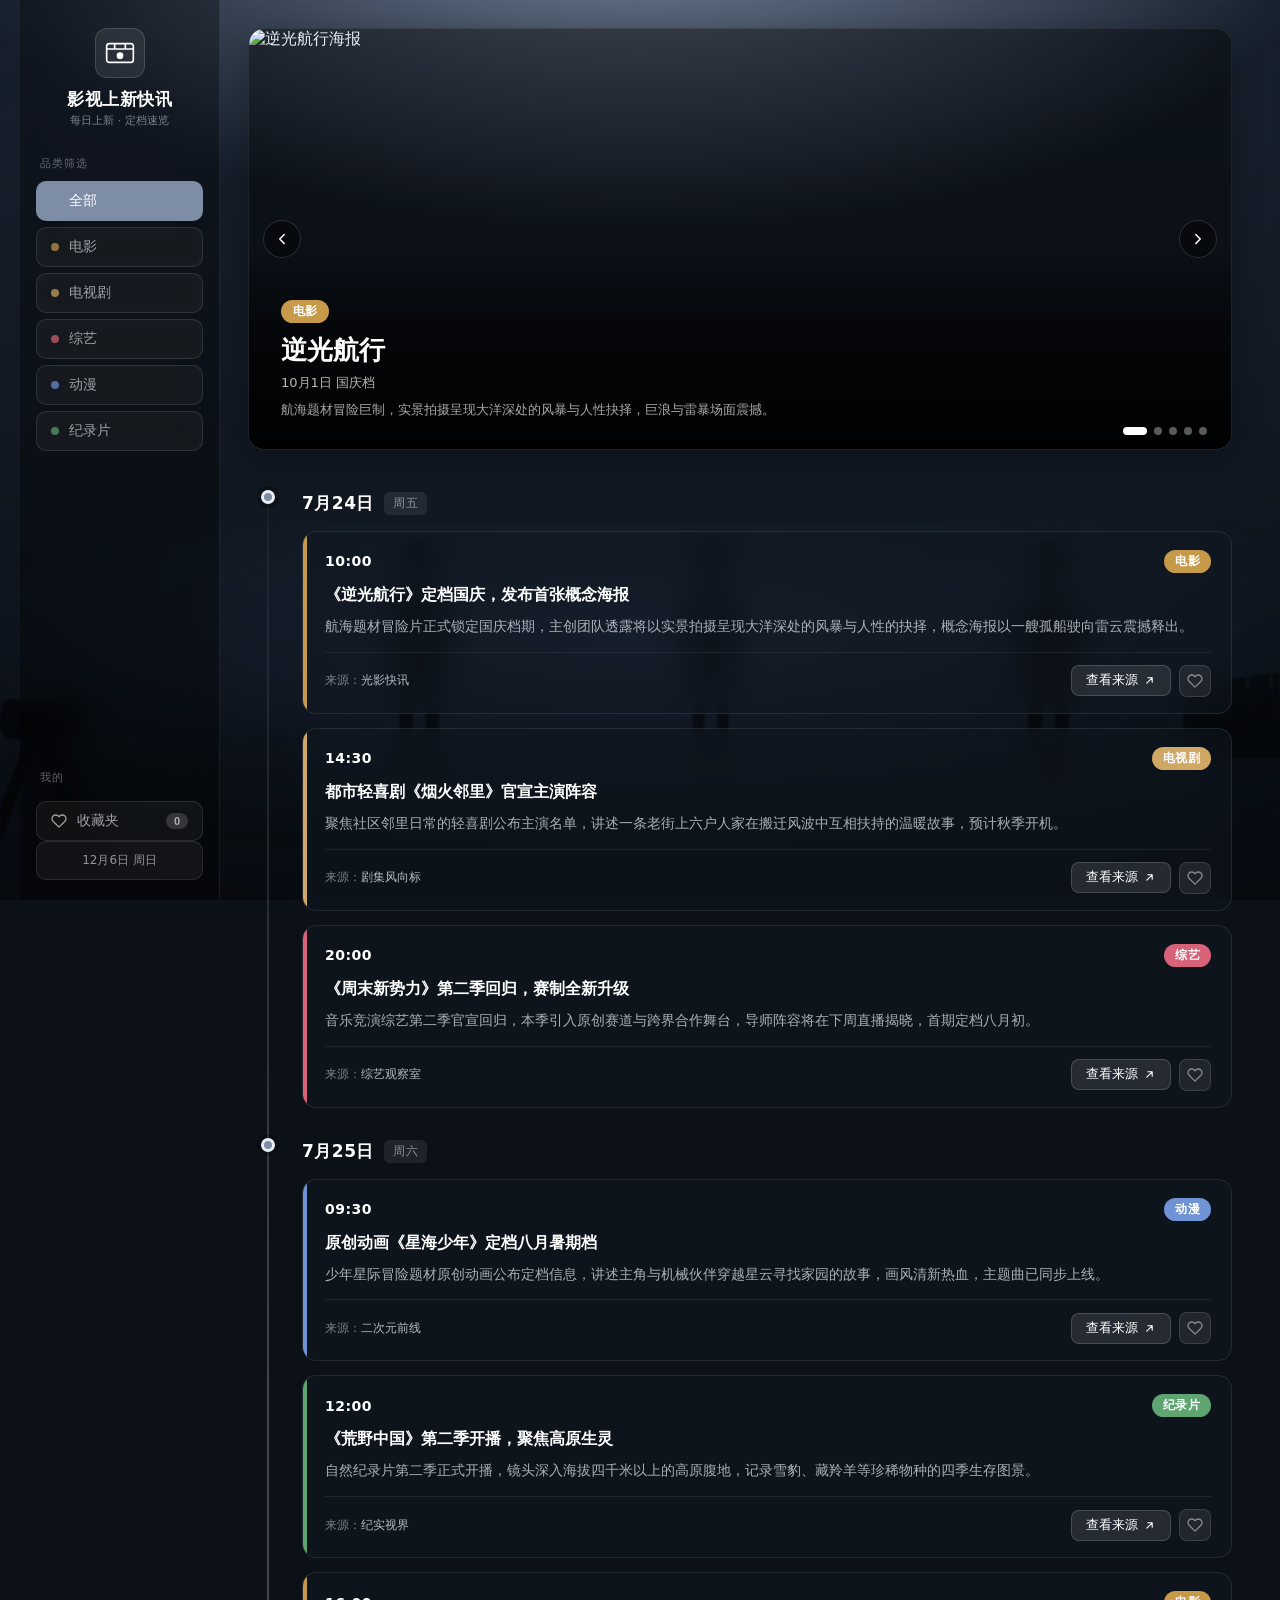
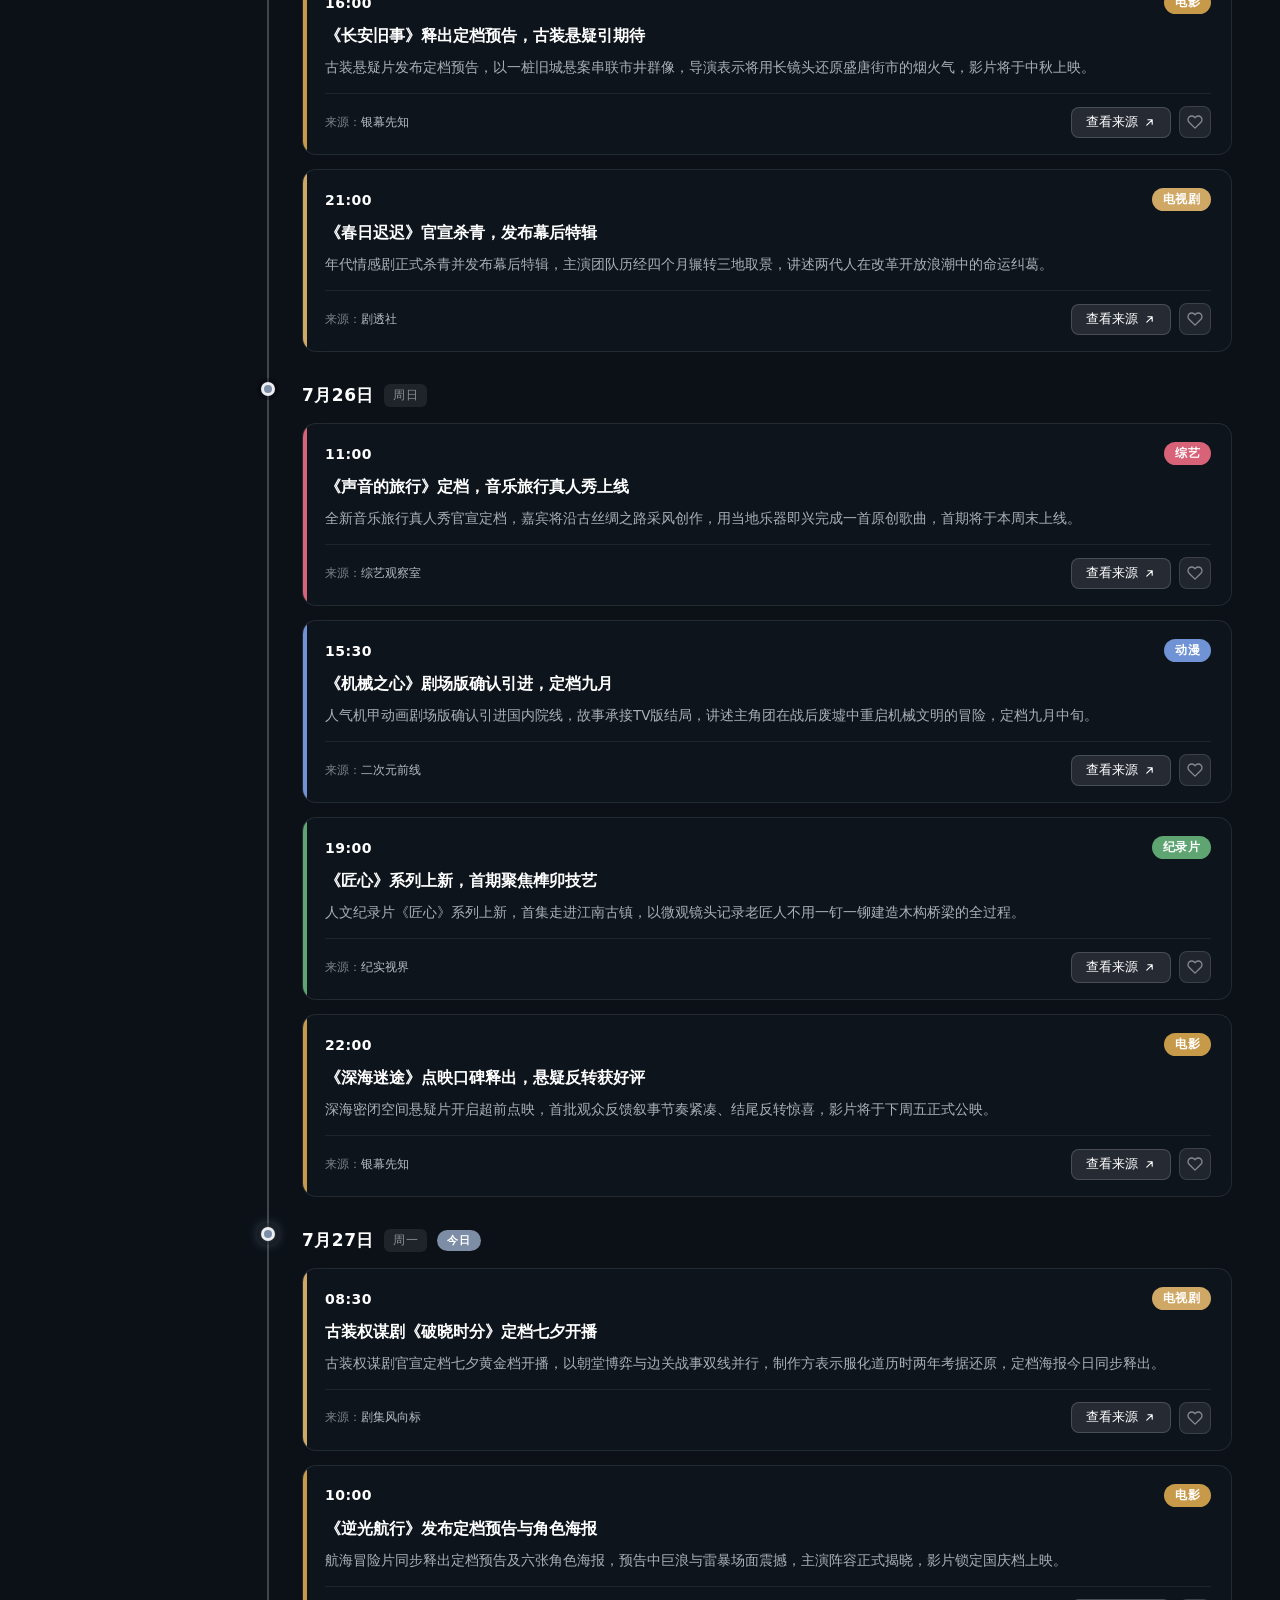
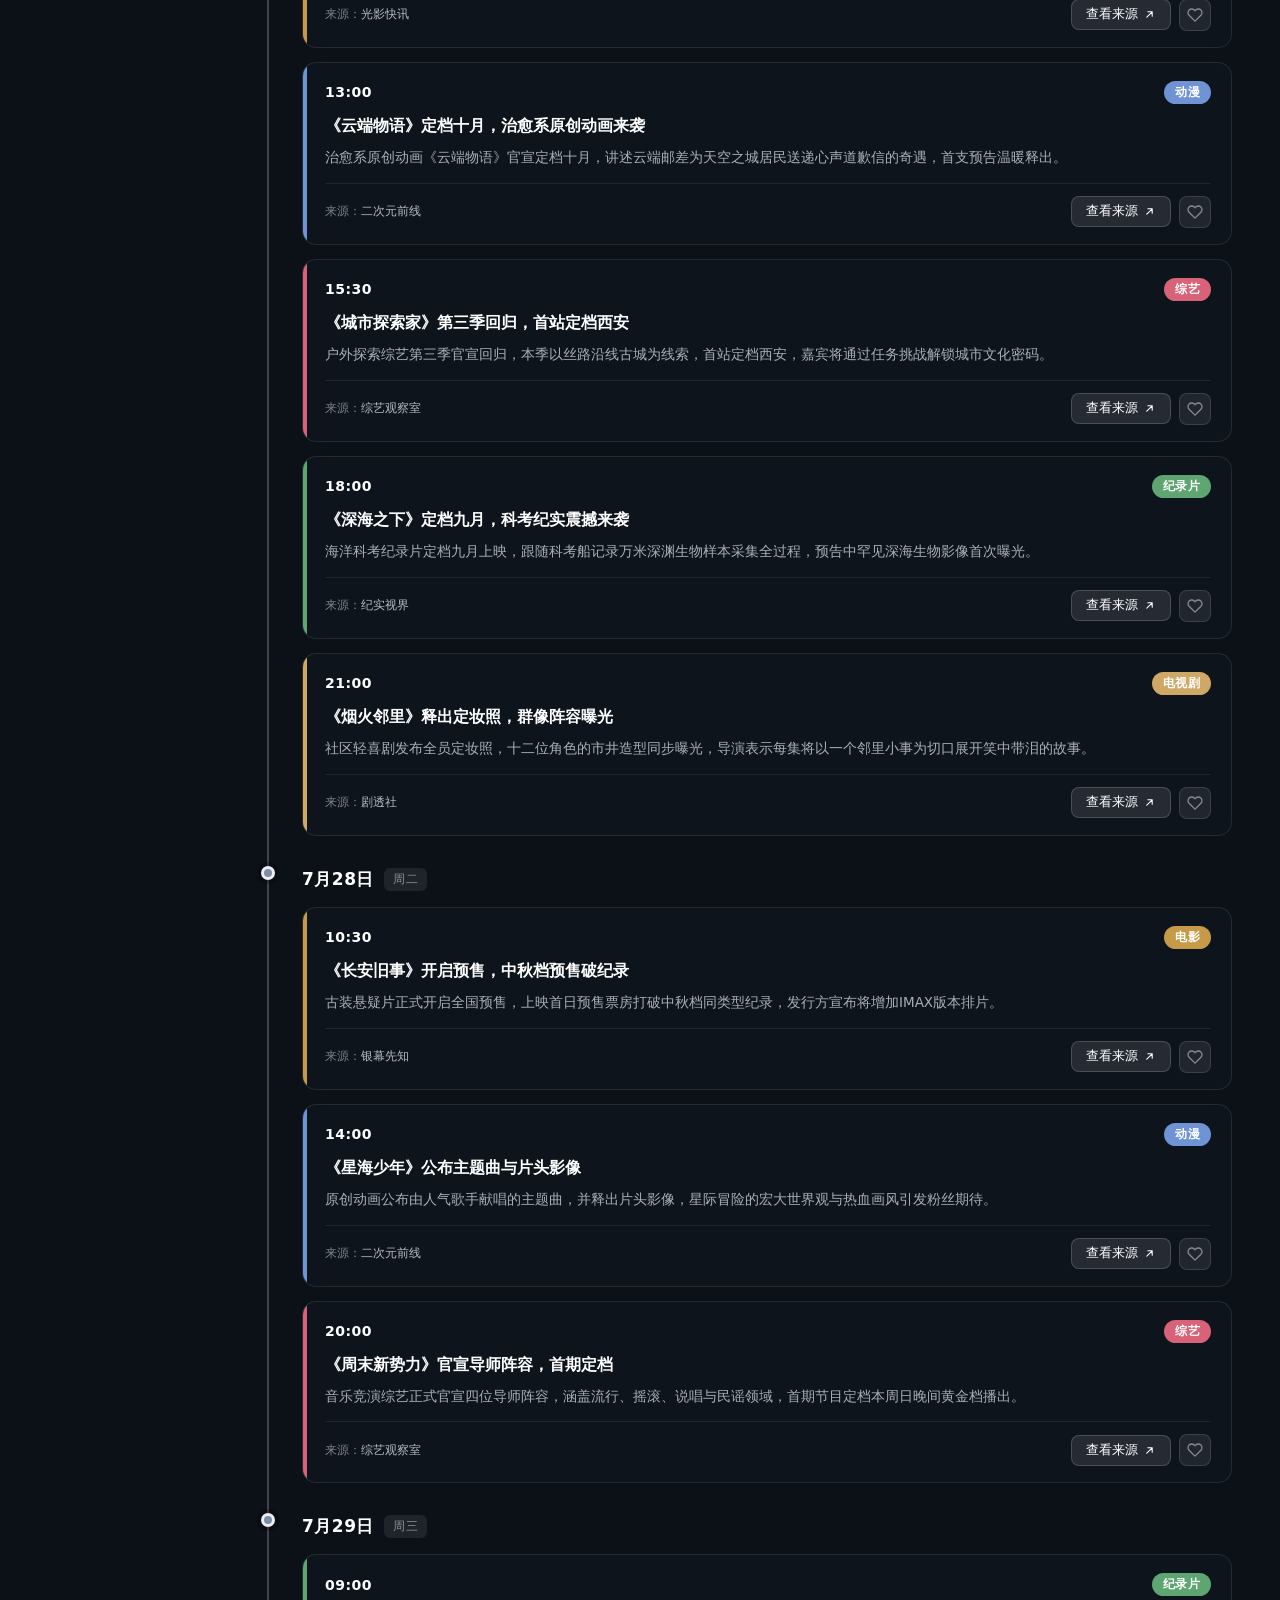
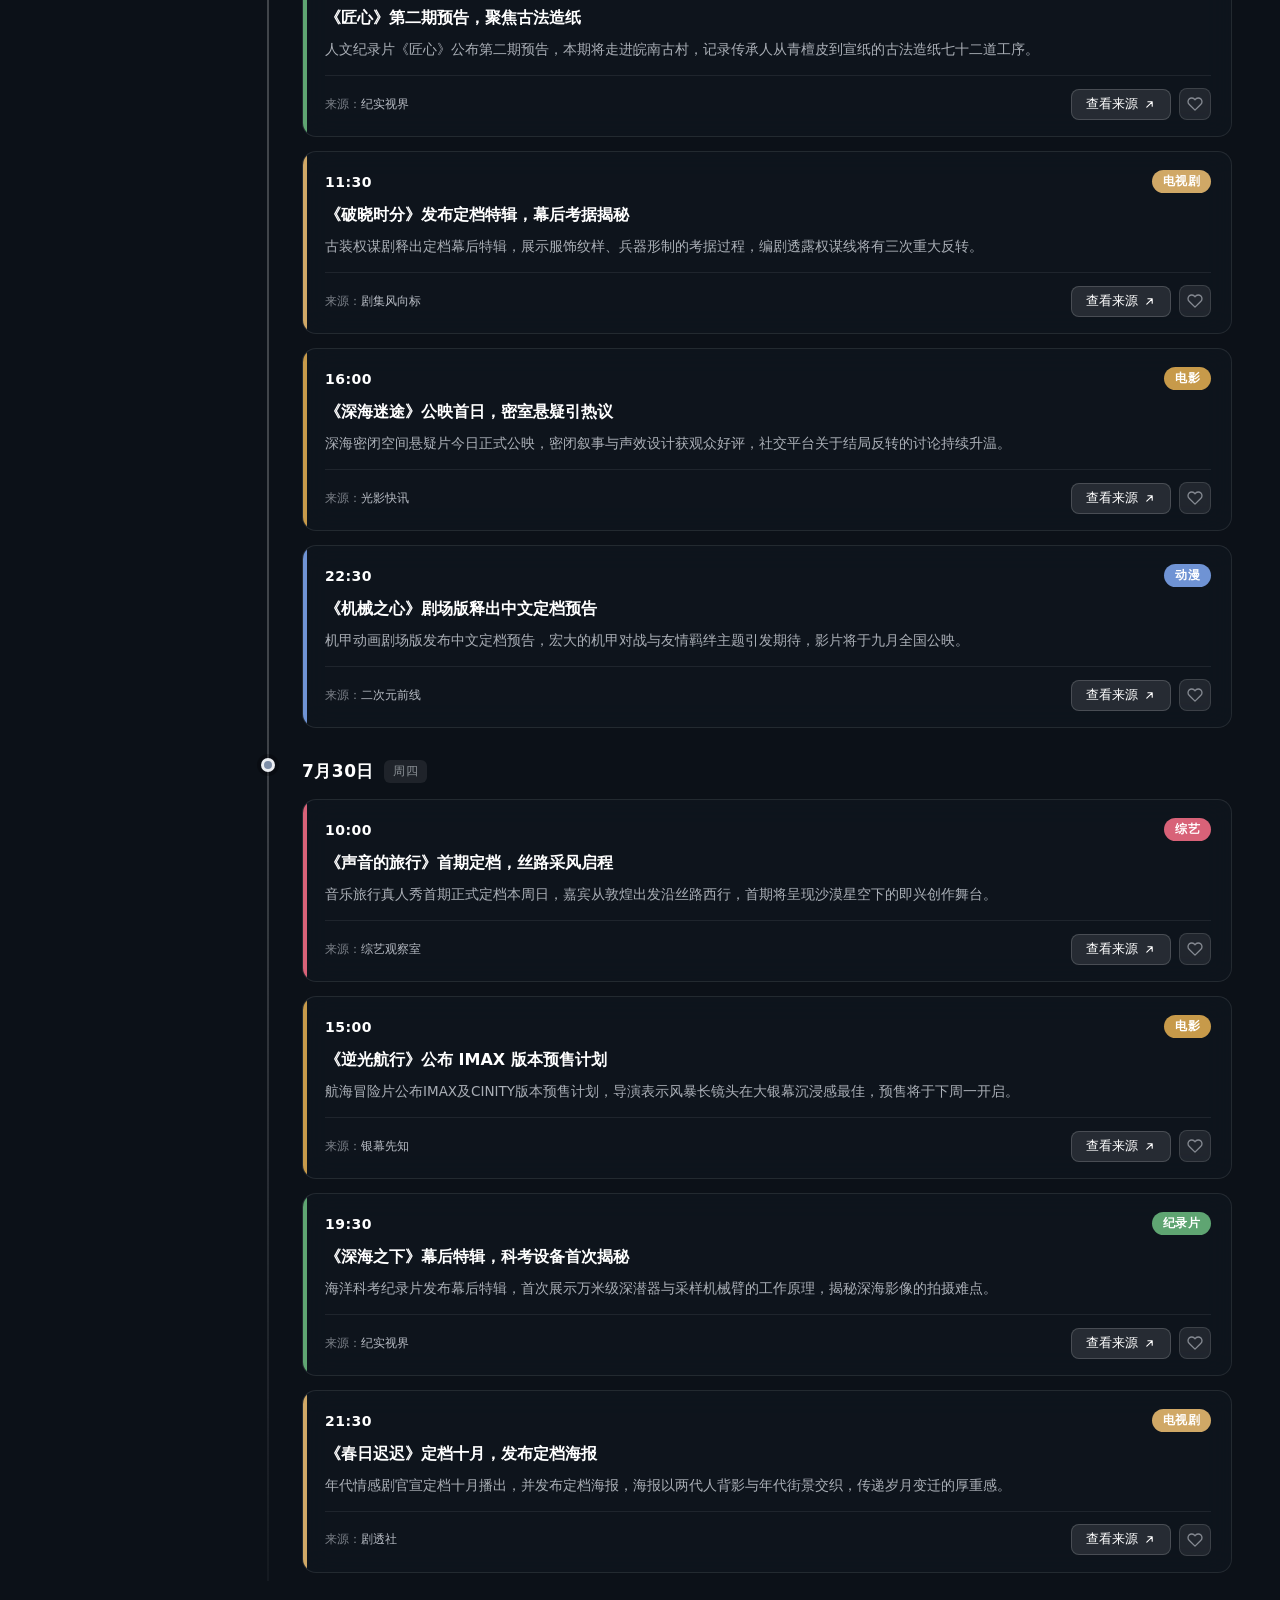
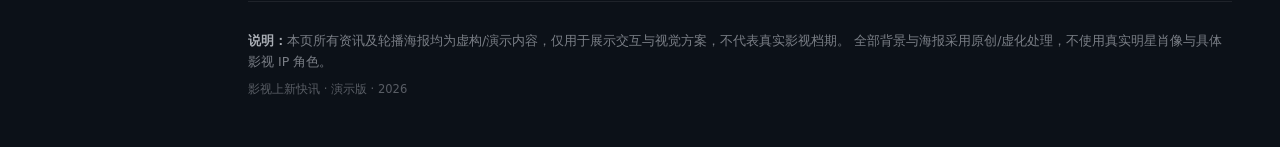
==== commit a69aefe2: "新增收藏夹功能：收藏/取消收藏 + localStorage" ====
--- a/index.html
+++ b/index.html
@@ -3,244 +3,9 @@
 <head>
   <meta charset="UTF-8">
   <meta name="viewport" content="width=device-width, initial-scale=1.0">
+  <meta name="referrer" content="no-referrer">
   <title>影视上新快讯</title>
-  <style>
-    /* ============================================================
-       影视上新快讯 - 样式
-       ============================================================ */
-    *, *::before, *::after { box-sizing: border-box; margin: 0; padding: 0; }
-
-    :root {
-      --bg-color: #1a2332;
-      --bg-deep: #0c1118;
-      --bg-accent: #7d8da6;
-      --radius: 14px;
-      --ease: cubic-bezier(.4, 0, .2, 1);
-      --speed: 0.7s;
-      --sidebar-w: 200px;
-    }
-
-    html { scroll-behavior: smooth; }
-
-    body {
-      font-family: "PingFang SC", "Microsoft YaHei", "Hiragino Sans GB", "Segoe UI", system-ui, sans-serif;
-      color: #e8ecf3;
-      background: var(--bg-deep);
-      min-height: 100vh;
-      overflow-x: hidden;
-      -webkit-font-smoothing: antialiased;
-    }
-
-    a { color: inherit; text-decoration: none; }
-
-    /* ---------- 背景层 ---------- */
-    .bg-layer { position: fixed; inset: 0; z-index: 0; overflow: hidden; pointer-events: none; }
-    .bg-gradient {
-      position: absolute; inset: 0;
-      background: radial-gradient(120% 80% at 50% -10%, var(--bg-accent) 0%, transparent 45%),
-                  linear-gradient(180deg, var(--bg-color) 0%, var(--bg-deep) 100%);
-      transition: background var(--speed) var(--ease); opacity: 0.92;
-    }
-    .bg-vignette { position: absolute; inset: 0; background: radial-gradient(130% 100% at 50% 30%, transparent 40%, rgba(0,0,0,0.55) 100%); }
-    .bg-scenes { position: absolute; left: 0; right: 0; bottom: 0; height: 42vh; min-height: 280px; }
-    .bg-scene { position: absolute; inset: 0; opacity: 0; transition: opacity var(--speed) var(--ease); transform: translateY(8px); }
-    .bg-scene.active { opacity: 1; transform: translateY(0); }
-    .bg-svg { width: 100%; height: 100%; display: block; filter: blur(1.2px); }
-    @keyframes floaty { 0%,100% { transform: translateY(0); } 50% { transform: translateY(-6px); } }
-    .bg-scene.active .bg-svg { animation: floaty 7s ease-in-out infinite; }
-
-    /* ---------- 应用主体：左侧边栏 + 右侧内容 ---------- */
-    .app {
-      position: relative; z-index: 1;
-      display: flex;
-      max-width: 1240px; margin: 0 auto;
-      min-height: 100vh;
-    }
-
-    /* ---------- 左侧边栏 ---------- */
-    .sidebar {
-      width: var(--sidebar-w); flex-shrink: 0;
-      position: sticky; top: 0; height: 100vh;
-      display: flex; flex-direction: column;
-      padding: 28px 16px 20px;
-      background: rgba(0, 0, 0, 0.3);
-      backdrop-filter: blur(14px);
-      border-right: 1px solid rgba(255, 255, 255, 0.08);
-      z-index: 10;
-    }
-
-    .brand { display: flex; flex-direction: column; align-items: center; gap: 10px; margin-bottom: 28px; text-align: center; }
-    .brand-logo {
-      color: #fff; background: rgba(255,255,255,0.08); border: 1px solid rgba(255,255,255,0.14);
-      border-radius: 12px; padding: 8px; display: flex;
-    }
-    .brand-text h1 { font-size: 17px; font-weight: 700; letter-spacing: 0.5px; color: #fff; text-shadow: 0 2px 12px rgba(0,0,0,0.4); }
-    .brand-sub { font-size: 11px; color: rgba(232,236,243,0.5); margin-top: 2px; }
-
-    .sidebar-section-label { font-size: 11px; color: rgba(232,236,243,0.4); letter-spacing: 1px; margin-bottom: 10px; padding-left: 4px; }
-
-    /* ---------- 品类筛选 Tab（纵向） ---------- */
-    .category-tabs {
-      display: flex; flex-direction: column; gap: 6px;
-      overflow-y: auto; scrollbar-width: none; flex: 1;
-    }
-    .category-tabs::-webkit-scrollbar { display: none; }
-
-    .tab {
-      display: flex; align-items: center; gap: 10px;
-      border: 1px solid rgba(255,255,255,0.1);
-      background: rgba(255,255,255,0.05);
-      color: rgba(232,236,243,0.65);
-      padding: 10px 14px; border-radius: 10px;
-      font-size: 14px; font-weight: 500; cursor: pointer; text-align: left;
-      backdrop-filter: blur(8px); width: 100%;
-      transition: all .3s var(--ease);
-    }
-    .tab:hover { color: #fff; background: rgba(255,255,255,0.1); transform: translateX(3px); }
-    .tab.active { color: #fff; border-color: transparent; background: var(--bg-accent); box-shadow: 0 4px 16px rgba(0,0,0,0.3); }
-    .tab .tab-dot { width: 8px; height: 8px; border-radius: 50%; background: currentColor; opacity: 0.7; flex-shrink: 0; }
-
-    .sidebar-date {
-      margin-top: auto; padding-top: 16px;
-      font-size: 12px; color: rgba(255,255,255,0.55);
-      background: rgba(255,255,255,0.05); border: 1px solid rgba(255,255,255,0.1);
-      border-radius: 10px; padding: 10px 14px; text-align: center;
-    }
-
-    /* ---------- 右侧主内容 ---------- */
-    .main { flex: 1; min-width: 0; padding: 28px 28px 40px; }
-
-    /* ---------- 轮播图 ---------- */
-    .carousel {
-      position: relative; border-radius: 16px; overflow: hidden;
-      margin-bottom: 32px; aspect-ratio: 21/9;
-      background: rgba(0,0,0,0.4); border: 1px solid rgba(255,255,255,0.08);
-      box-shadow: 0 8px 32px rgba(0,0,0,0.3);
-    }
-    .carousel-track { display: flex; height: 100%; transition: transform 0.6s var(--ease); }
-    .carousel-slide { min-width: 100%; height: 100%; position: relative; overflow: hidden; }
-    .carousel-slide img { width: 100%; height: 100%; object-fit: cover; display: block; }
-    .carousel-overlay {
-      position: absolute; bottom: 0; left: 0; right: 0;
-      padding: 50px 32px 28px;
-      background: linear-gradient(transparent, rgba(0,0,0,0.55) 40%, rgba(0,0,0,0.9));
-    }
-    .carousel-tag {
-      display: inline-block; font-size: 12px; font-weight: 600; color: #fff;
-      padding: 3px 12px; border-radius: 999px; margin-bottom: 10px;
-      background: var(--slide-accent, var(--bg-accent));
-    }
-    .carousel-title { font-size: 26px; font-weight: 700; color: #fff; margin-bottom: 6px; text-shadow: 0 2px 12px rgba(0,0,0,0.6); }
-    .carousel-date { font-size: 13px; color: rgba(255,255,255,0.7); margin-bottom: 8px; }
-    .carousel-desc { font-size: 13px; color: rgba(255,255,255,0.65); line-height: 1.6; max-width: 520px; }
-
-    .carousel-arrow {
-      position: absolute; top: 50%; transform: translateY(-50%);
-      width: 38px; height: 38px; border-radius: 50%;
-      background: rgba(0,0,0,0.4); border: 1px solid rgba(255,255,255,0.15);
-      color: #fff; cursor: pointer; display: flex; align-items: center; justify-content: center;
-      backdrop-filter: blur(6px); z-index: 5; transition: background .25s var(--ease);
-    }
-    .carousel-arrow:hover { background: rgba(0,0,0,0.65); }
-    .carousel-arrow.prev { left: 14px; }
-    .carousel-arrow.next { right: 14px; }
-    .carousel-arrow svg { width: 18px; height: 18px; }
-
-    .carousel-dots { position: absolute; bottom: 14px; right: 24px; display: flex; gap: 7px; z-index: 5; }
-    .carousel-dot { width: 8px; height: 8px; border-radius: 50%; background: rgba(255,255,255,0.35); cursor: pointer; transition: all .3s var(--ease); }
-    .carousel-dot.active { background: #fff; width: 24px; border-radius: 4px; }
-
-    /* ---------- 时间轴 ---------- */
-    .timeline-wrap { position: relative; flex: 1; padding: 8px 0 20px; }
-    .timeline-rail {
-      position: absolute; left: 19px; top: 20px; bottom: 20px; width: 2px;
-      background: linear-gradient(180deg, rgba(255,255,255,0.04) 0%, rgba(255,255,255,0.22) 15%, rgba(255,255,255,0.22) 85%, rgba(255,255,255,0.04) 100%);
-    }
-    .timeline { position: relative; }
-    .date-section { position: relative; padding-left: 54px; padding-bottom: 30px; scroll-margin-top: 20px; }
-    .date-section:last-child { padding-bottom: 8px; }
-    .date-marker { position: absolute; left: 0; top: 0; }
-    .date-dot {
-      width: 14px; height: 14px; border-radius: 50%; background: var(--bg-accent);
-      border: 3px solid rgba(255,255,255,0.85); box-shadow: 0 0 0 4px rgba(0,0,0,0.25);
-      margin-left: 13px; transition: background var(--speed) var(--ease);
-    }
-    .date-section.is-today .date-dot { box-shadow: 0 0 0 4px rgba(0,0,0,0.25), 0 0 14px var(--bg-accent); }
-    .date-title { font-size: 17px; font-weight: 600; color: #fff; letter-spacing: 0.5px; margin-bottom: 16px; display: flex; align-items: center; gap: 10px; padding-top: 2px; }
-    .date-title .weekday { font-size: 12px; font-weight: 500; color: rgba(232,236,243,0.55); background: rgba(255,255,255,0.08); padding: 3px 9px; border-radius: 6px; }
-    .today-badge { font-size: 11px; font-weight: 600; color: #fff; background: var(--bg-accent); padding: 3px 10px; border-radius: 999px; letter-spacing: 1px; animation: pulse 2.4s ease-in-out infinite; }
-    @keyframes pulse { 0%,100% { box-shadow: 0 0 0 0 rgba(255,255,255,0.25); } 50% { box-shadow: 0 0 0 6px rgba(255,255,255,0); } }
-    .date-items { display: flex; flex-direction: column; gap: 14px; }
-    .empty-state { padding: 40px 20px; text-align: center; color: rgba(232,236,243,0.45); font-size: 14px; border: 1px dashed rgba(255,255,255,0.15); border-radius: var(--radius); }
-
-    /* ---------- 资讯卡片 ---------- */
-    .news-card {
-      position: relative; background: rgba(18,24,34,0.55); border: 1px solid rgba(255,255,255,0.09);
-      border-radius: var(--radius); padding: 18px 20px 16px 22px;
-      backdrop-filter: blur(14px); -webkit-backdrop-filter: blur(14px); overflow: hidden;
-      transition: transform .3s var(--ease), border-color .3s var(--ease), background .3s var(--ease);
-      animation: cardIn .5s var(--ease) both;
-    }
-    @keyframes cardIn { from { opacity: 0; transform: translateY(12px); } to { opacity: 1; transform: translateY(0); } }
-    .news-card::before { content: ""; position: absolute; left: 0; top: 0; bottom: 0; width: 4px; background: var(--card-accent, var(--bg-accent)); border-radius: 4px 0 0 4px; }
-    .news-card:hover { transform: translateY(-2px); border-color: rgba(255,255,255,0.2); background: rgba(26,34,48,0.68); }
-    .card-top { display: flex; align-items: center; justify-content: space-between; gap: 12px; margin-bottom: 10px; }
-    .card-time { font-size: 14px; font-weight: 600; color: #fff; font-variant-numeric: tabular-nums; letter-spacing: 0.5px; }
-    .card-type { font-size: 12px; font-weight: 600; color: #fff; background: var(--card-accent, var(--bg-accent)); padding: 3px 11px; border-radius: 999px; letter-spacing: 0.5px; }
-    .card-title { font-size: 16px; font-weight: 600; color: #fff; line-height: 1.5; margin-bottom: 8px; }
-    .card-summary { font-size: 13.5px; line-height: 1.7; color: rgba(232,236,243,0.72); margin-bottom: 14px; }
-    .card-source { display: flex; align-items: center; justify-content: space-between; gap: 12px; padding-top: 12px; border-top: 1px solid rgba(255,255,255,0.07); }
-    .source-label { font-size: 12px; color: rgba(232,236,243,0.5); }
-    .source-label strong { color: rgba(232,236,243,0.78); font-weight: 500; }
-    .source-link {
-      display: inline-flex; align-items: center; gap: 5px; font-size: 12.5px; font-weight: 500; color: #fff;
-      background: rgba(255,255,255,0.1); border: 1px solid rgba(255,255,255,0.16); padding: 6px 14px; border-radius: 8px;
-      transition: background .25s var(--ease), transform .2s var(--ease); white-space: nowrap;
-    }
-    .source-link:hover { background: var(--card-accent, var(--bg-accent)); transform: translateX(2px); }
-    .source-link svg { width: 13px; height: 13px; }
-
-    /* ---------- 底部说明栏 ---------- */
-    .app-footer { margin-top: auto; padding: 28px 0 10px; border-top: 1px solid rgba(255,255,255,0.08); }
-    .footer-note { font-size: 12.5px; line-height: 1.7; color: rgba(232,236,243,0.5); }
-    .footer-note strong { color: rgba(232,236,243,0.72); font-weight: 600; }
-    .footer-meta { font-size: 11.5px; color: rgba(232,236,243,0.35); margin-top: 10px; }
-
-    /* ---------- 响应式 ---------- */
-    @media (max-width: 860px) {
-      .app { flex-direction: column; }
-      .sidebar {
-        width: 100%; height: auto; position: sticky; top: 0;
-        flex-direction: row; align-items: center; padding: 12px 16px; gap: 12px;
-        border-right: none; border-bottom: 1px solid rgba(255,255,255,0.08);
-      }
-      .brand { flex-direction: row; margin-bottom: 0; text-align: left; }
-      .brand-logo { padding: 6px; }
-      .brand-logo svg { width: 28px; height: 28px; }
-      .brand-text h1 { font-size: 15px; }
-      .brand-sub { display: none; }
-      .sidebar-section-label { display: none; }
-      .category-tabs { flex-direction: row; overflow-x: auto; flex: 1; }
-      .tab { white-space: nowrap; padding: 7px 14px; }
-      .tab:hover { transform: none; }
-      .sidebar-date { margin-top: 0; flex-shrink: 0; }
-      .main { padding: 20px 16px 30px; }
-      .carousel { aspect-ratio: 16/9; }
-      .carousel-title { font-size: 20px; }
-      .carousel-overlay { padding: 40px 20px 20px; }
-    }
-    @media (max-width: 600px) {
-      .date-section { padding-left: 44px; }
-      .timeline-rail { left: 14px; }
-      .date-dot { margin-left: 9px; }
-      .news-card { padding: 16px 16px 14px 18px; }
-      .card-title { font-size: 15px; }
-      .card-source { flex-direction: column; align-items: flex-start; gap: 10px; }
-      .carousel-title { font-size: 17px; }
-      .carousel-desc { font-size: 12px; }
-    }
-    @media (prefers-reduced-motion: reduce) { *, *::before, *::after { animation-duration: 0.01ms !important; transition-duration: 0.01ms !important; } }
-  </style>
+  <link rel="stylesheet" href="css/styles.css">
 </head>
 <body data-cat="all">
 
@@ -271,6 +36,12 @@
       </div>
       <div class="sidebar-section-label">品类筛选</div>
       <nav class="category-tabs" id="categoryTabs" aria-label="品类筛选"></nav>
+      <div class="sidebar-section-label" style="margin-top: 16px;">我的</div>
+      <button class="tab fav-tab" id="favTab" type="button">
+        <svg class="fav-icon" viewBox="0 0 24 24" fill="none" stroke="currentColor" stroke-width="2" stroke-linecap="round" stroke-linejoin="round"><path d="M20.84 4.61a5.5 5.5 0 0 0-7.78 0L12 5.67l-1.06-1.06a5.5 5.5 0 0 0-7.78 7.78l1.06 1.06L12 21.23l7.78-7.78 1.06-1.06a5.5 5.5 0 0 0 0-7.78z"/></svg>
+        收藏夹
+        <span class="fav-count" id="favCount">0</span>
+      </button>
       <div class="sidebar-date" id="headerDate"></div>
     </aside>
 
@@ -308,281 +79,7 @@
 
   </div>
 
-  <script>
-    /* ============================================================
-       数据 / 品类配置 / 剪影场景（全部为虚构内容，不接入真实 API）
-       ============================================================ */
-    var CATEGORIES = {
-      all:         { label: '全部',   color: '#1a2332', deep: '#0c1118', accent: '#7d8da6' },
-      movie:       { label: '电影',   color: '#2b1f12', deep: '#150d06', accent: '#c79a4a' },
-      tv:          { label: '电视剧', color: '#3a2f1e', deep: '#1d160c', accent: '#d0a866' },
-      variety:     { label: '综艺',   color: '#3d2428', deep: '#1f1114', accent: '#d86278' },
-      anime:       { label: '动漫',   color: '#1e2a40', deep: '#0e1521', accent: '#6f93d4' },
-      documentary: { label: '纪录片', color: '#1f2e26', deep: '#0f1813', accent: '#5fa572' }
-    };
-
-    var TYPE_TO_KEY = { '电影': 'movie', '电视剧': 'tv', '综艺': 'variety', '动漫': 'anime', '纪录片': 'documentary' };
-
-    /* 原创剪影，无真实明星与影视 IP 角色 */
-    var PERSON_PATH = 'M60,14 C70,14 76,22 76,31 C76,39 71,44 65,46 L67,57 C81,60 89,70 89,84 L85,132 L77,132 L74,202 L67,202 L64,137 L56,137 L53,202 L46,202 L43,132 L35,132 L31,84 C31,70 39,60 53,57 L55,46 C49,44 44,39 44,31 C44,22 50,14 60,14 Z';
-    function standingPerson(x, scale, opacity) {
-      return '<g transform="translate(' + x + ',0) scale(' + scale + ')" opacity="' + opacity + '"><path d="' + PERSON_PATH + '" fill="#000"/></g>';
-    }
-
-    var SCENES = {
-      all: '<svg class="bg-svg" viewBox="0 0 1440 320" preserveAspectRatio="xMidYMax slice" aria-hidden="true"><defs><radialGradient id="haloAll" cx="50%" cy="30%" r="60%"><stop offset="0%" stop-color="#2a3a52" stop-opacity="0.5"/><stop offset="100%" stop-color="#0c1118" stop-opacity="0"/></radialGradient></defs><rect width="1440" height="320" fill="url(#haloAll)"/><g opacity="0.55" fill="#000"><rect x="180" y="150" width="70" height="34" rx="6"/><rect x="150" y="160" width="36" height="16" rx="4"/><path d="M200,184 L160,290 L172,290 L210,188 Z"/><path d="M220,188 L258,290 L270,290 L232,184 Z"/><path d="M214,184 L218,290 L228,290 L226,184 Z"/></g><g opacity="0.5" fill="#000" transform="translate(1180,120)"><rect x="0" y="20" width="90" height="60" rx="4"/><path d="M0,20 L90,20 L90,6 L0,18 Z"/><line x1="14" y1="6" x2="14" y2="22" stroke="#0c1118" stroke-width="3"/><line x1="34" y1="3" x2="34" y2="22" stroke="#0c1118" stroke-width="3"/><line x1="54" y1="1" x2="54" y2="22" stroke="#0c1118" stroke-width="3"/><line x1="74" y1="3" x2="74" y2="22" stroke="#0c1118" stroke-width="3"/></g>' + standingPerson(90, 0.95, 0.5) + standingPerson(470, 1.05, 0.55) + standingPerson(720, 1.0, 0.5) + standingPerson(1000, 1.1, 0.55) + standingPerson(1300, 0.95, 0.5) + '</svg>',
-      movie: '<svg class="bg-svg" viewBox="0 0 1440 320" preserveAspectRatio="xMidYMax slice" aria-hidden="true"><defs><linearGradient id="spot" x1="0" y1="0" x2="0.5" y2="1"><stop offset="0%" stop-color="#e8c878" stop-opacity="0.32"/><stop offset="55%" stop-color="#6b4a1c" stop-opacity="0.12"/><stop offset="100%" stop-color="#150d06" stop-opacity="0"/></linearGradient><radialGradient id="haloMovie" cx="62%" cy="0%" r="70%"><stop offset="0%" stop-color="#5a3f1a" stop-opacity="0.45"/><stop offset="100%" stop-color="#150d06" stop-opacity="0"/></radialGradient></defs><rect width="1440" height="320" fill="url(#haloMovie)"/><path d="M820,0 L1280,0 L1040,320 L940,320 Z" fill="url(#spot)"/><g transform="translate(960,70)" opacity="0.62" fill="#000"><ellipse cx="80" cy="34" rx="30" ry="34"/><path d="M30,70 Q80,52 130,70 L150,120 Q150,140 130,150 L150,250 L115,250 L100,160 L60,160 L45,250 L10,250 L30,150 Q10,140 10,120 Z"/><path d="M12,118 Q-6,150 6,168 L26,158 Z"/><path d="M148,118 Q166,150 154,168 L134,158 Z"/></g>' + standingPerson(180, 1.0, 0.4) + standingPerson(360, 0.92, 0.35) + standingPerson(1240, 1.05, 0.4) + '</svg>',
-      tv: '<svg class="bg-svg" viewBox="0 0 1440 320" preserveAspectRatio="xMidYMax slice" aria-hidden="true"><defs><radialGradient id="tvGlow" cx="30%" cy="60%" r="35%"><stop offset="0%" stop-color="#e8b85a" stop-opacity="0.4"/><stop offset="100%" stop-color="#1d160c" stop-opacity="0"/></radialGradient><radialGradient id="haloTv" cx="50%" cy="35%" r="65%"><stop offset="0%" stop-color="#4a3a22" stop-opacity="0.4"/><stop offset="100%" stop-color="#1d160c" stop-opacity="0"/></radialGradient></defs><rect width="1440" height="320" fill="url(#haloTv)"/><rect width="1440" height="320" fill="url(#tvGlow)"/><g opacity="0.6" fill="#000" transform="translate(120,120)"><rect x="0" y="40" width="220" height="14" rx="3"/><rect x="20" y="0" width="180" height="40" rx="5"/><rect x="30" y="7" width="160" height="26" rx="3" fill="#1d160c"/><rect x="34" y="11" width="152" height="18" rx="2" fill="#3a2f1e" opacity="0.6"/></g><g opacity="0.6" fill="#000" transform="translate(820,150)"><path d="M0,60 L0,150 L40,150 L40,90 L260,90 L260,150 L300,150 L300,60 Q300,40 280,40 L20,40 Q0,40 0,60 Z"/><ellipse cx="120" cy="20" rx="22" ry="26"/><path d="M96,42 Q120,30 144,42 L150,95 L90,95 Z"/><path d="M96,95 L86,150 L112,150 L116,95 Z"/><path d="M128,95 L132,150 L158,150 L148,95 Z"/></g>' + standingPerson(560, 0.9, 0.4) + standingPerson(1180, 0.95, 0.4) + '</svg>',
-      variety: '<svg class="bg-svg" viewBox="0 0 1440 320" preserveAspectRatio="xMidYMax slice" aria-hidden="true"><defs><linearGradient id="beam1" x1="0" y1="0" x2="0.2" y2="1"><stop offset="0%" stop-color="#e88a9a" stop-opacity="0.3"/><stop offset="100%" stop-color="#3d2428" stop-opacity="0"/></linearGradient><linearGradient id="beam2" x1="1" y1="0" x2="0.8" y2="1"><stop offset="0%" stop-color="#e8a86a" stop-opacity="0.28"/><stop offset="100%" stop-color="#3d2428" stop-opacity="0"/></linearGradient></defs><path d="M560,0 L640,0 L720,320 L600,320 Z" fill="url(#beam1)"/><path d="M880,0 L800,0 L720,320 L840,320 Z" fill="url(#beam2)"/><rect x="0" y="270" width="1440" height="50" fill="#000" opacity="0.35"/><g opacity="0.6" fill="#000" transform="translate(700,150)"><ellipse cx="0" cy="0" rx="12" ry="16"/><rect x="-3" y="14" width="6" height="110"/><ellipse cx="0" cy="128" rx="34" ry="10"/></g>' + standingPerson(560, 0.95, 0.55) + standingPerson(720, 1.0, 0.6) + standingPerson(900, 1.05, 0.55) + standingPerson(1120, 0.9, 0.5) + '</svg>',
-      anime: '<svg class="bg-svg" viewBox="0 0 1440 320" preserveAspectRatio="xMidYMax slice" aria-hidden="true"><defs><radialGradient id="haloAnime" cx="50%" cy="25%" r="60%"><stop offset="0%" stop-color="#3a5688" stop-opacity="0.45"/><stop offset="100%" stop-color="#0e1521" stop-opacity="0"/></radialGradient></defs><rect width="1440" height="320" fill="url(#haloAnime)"/><g transform="translate(640,30)" opacity="0.6" fill="#000"><path d="M70,2 L92,0 L96,30 L112,8 L116,40 L130,22 L126,52 L84,40 Q70,34 56,40 L14,52 L18,22 L34,40 L30,8 L46,30 L50,0 Z"/><ellipse cx="70" cy="56" rx="26" ry="30"/><path d="M48,86 Q70,74 92,86 L100,130 Q96,160 80,180 L60,180 Q44,160 40,130 Z"/><path d="M40,120 Q10,150 0,210 L20,250 Q40,210 56,170 Z"/><path d="M100,120 Q130,150 140,210 L120,250 Q100,210 84,170 Z"/><path d="M56,180 L48,260 L66,260 L68,180 Z"/><path d="M72,180 L74,260 L92,260 L84,180 Z"/></g>' + standingPerson(240, 0.85, 0.35) + standingPerson(1080, 0.9, 0.4) + '</svg>',
-      documentary: '<svg class="bg-svg" viewBox="0 0 1440 320" preserveAspectRatio="xMidYMax slice" aria-hidden="true"><defs><radialGradient id="haloDoc" cx="40%" cy="30%" r="60%"><stop offset="0%" stop-color="#34503f" stop-opacity="0.4"/><stop offset="100%" stop-color="#0f1813" stop-opacity="0"/></radialGradient></defs><rect width="1440" height="320" fill="url(#haloDoc)"/><g transform="translate(600,80)" opacity="0.6" fill="#000"><ellipse cx="60" cy="20" rx="42" ry="12"/><ellipse cx="60" cy="14" rx="26" ry="20"/><ellipse cx="60" cy="40" rx="22" ry="24"/><rect x="78" y="46" width="56" height="34" rx="5"/><circle cx="124" cy="63" r="12" fill="#0f1813"/><circle cx="124" cy="63" r="6" fill="#2a3a30"/><rect x="100" y="40" width="20" height="10" rx="3"/><path d="M34,64 Q60,52 86,64 L92,120 Q60,134 28,120 Z"/><path d="M28,120 L8,180 L28,196 L48,130 Z"/><path d="M92,120 L112,180 L92,196 L72,130 Z"/></g>' + standingPerson(160, 1.0, 0.4) + standingPerson(340, 0.92, 0.35) + standingPerson(1000, 1.05, 0.45) + standingPerson(1200, 0.95, 0.4) + '</svg>'
-    };
-
-    /* ---------- 轮播图数据：热播预热（虚构内容，AI 生成海报） ---------- */
-    function posterUrl(prompt) {
-      return 'https://trae-api-cn.mchost.guru/api/ide/v1/text_to_image?prompt=' + encodeURIComponent(prompt) + '&image_size=landscape_16_9';
-    }
-
-    var CAROUSEL_DATA = [
-      { title: '逆光航行', type: '电影', typeKey: 'movie', date: '10月1日 国庆档', desc: '航海题材冒险巨制，实景拍摄呈现大洋深处的风暴与人性抉择，巨浪与雷暴场面震撼。', poster: posterUrl('cinematic film still, lone wooden sailing ship battling massive stormy ocean waves, dramatic golden light breaking through dark thunderclouds, epic maritime adventure, teal and gold color palette, no text, no faces, atmospheric wide shot') },
-      { title: '破晓时分', type: '电视剧', typeKey: 'tv', date: '8月10日 七夕开播', desc: '古装权谋剧，朝堂博弈与边关战事双线并行，服化道历时两年考据还原。', poster: posterUrl('cinematic film still, ancient Chinese imperial palace at dawn, golden sunrise over grand traditional architecture, mist and clouds, historical political drama, warm amber and deep red palette, no text, no faces, atmospheric wide shot') },
-      { title: '星海少年', type: '动漫', typeKey: 'anime', date: '8月15日 暑期档', desc: '少年星际冒险原创动画，主角与机械伙伴穿越星云寻找家园，画风清新热血。', poster: posterUrl('anime style cinematic still, young person silhouette standing on cliff edge looking up at colorful nebula and stars, distant spaceship, vibrant blue purple pink cosmic colors, space adventure, no text, no faces, wide shot') },
-      { title: '深海之下', type: '纪录片', typeKey: 'documentary', date: '9月1日 上映', desc: '海洋科考纪录片，跟随科考船记录万米深渊生物样本采集全过程，罕见深海影像首次曝光。', poster: posterUrl('documentary cinematic still, deep ocean underwater scene, bioluminescent jellyfish and sea creatures, dark abyss with light rays from above, mysterious deep sea exploration, dark blue and teal palette, no text, no faces, wide shot') },
-      { title: '声音的旅行', type: '综艺', typeKey: 'variety', date: '本周日首播', desc: '音乐旅行真人秀，嘉宾沿古丝绸之路采风创作，用当地乐器即兴完成原创歌曲。', poster: posterUrl('cinematic still, silhouettes of people playing music on desert sand dunes at golden sunset, acoustic guitar and instruments, warm orange and purple gradient sky, travel music show, no text, no faces, wide shot') }
-    ];
-
-    /* ---------- 时间轴模拟数据 ---------- */
-    var TODAY = '2026-07-27';
-    var TIMELINE_DATA = [
-      { date: '2026-07-24', label: '7月24日', weekday: '周五', items: [
-        { time: '10:00', type: '电影',   title: '《逆光航行》定档国庆，发布首张概念海报', summary: '航海题材冒险片正式锁定国庆档期，主创团队透露将以实景拍摄呈现大洋深处的风暴与人性的抉择，概念海报以一艘孤船驶向雷云震撼释出。', source: '光影快讯', sourceUrl: 'https://ent.sina.com.cn/f/2026-07-24/igx-abc123.shtml' },
-        { time: '14:30', type: '电视剧', title: '都市轻喜剧《烟火邻里》官宣主演阵容', summary: '聚焦社区邻里日常的轻喜剧公布主演名单，讲述一条老街上六户人家在搬迁风波中互相扶持的温暖故事，预计秋季开机。', source: '剧集风向标', sourceUrl: 'https://ent.qq.com/a/20260724/012.htm' },
-        { time: '20:00', type: '综艺',   title: '《周末新势力》第二季回归，赛制全新升级', summary: '音乐竞演综艺第二季官宣回归，本季引入原创赛道与跨界合作舞台，导师阵容将在下周直播揭晓，首期定档八月初。', source: '综艺观察室', sourceUrl: 'https://ent.163.com/26/0724/var-456.shtml' }
-      ]},
-      { date: '2026-07-25', label: '7月25日', weekday: '周六', items: [
-        { time: '09:30', type: '动漫',   title: '原创动画《星海少年》定档八月暑期档', summary: '少年星际冒险题材原创动画公布定档信息，讲述主角与机械伙伴穿越星云寻找家园的故事，画风清新热血，主题曲已同步上线。', source: '二次元前线', sourceUrl: 'https://acg.163.com/26/0725/star-789.html' },
-        { time: '12:00', type: '纪录片', title: '《荒野中国》第二季开播，聚焦高原生灵', summary: '自然纪录片第二季正式开播，镜头深入海拔四千米以上的高原腹地，记录雪豹、藏羚羊等珍稀物种的四季生存图景。', source: '纪实视界', sourceUrl: 'https://doc.sohu.com/2026/n0725/wild-321.shtml' },
-        { time: '16:00', type: '电影',   title: '《长安旧事》释出定档预告，古装悬疑引期待', summary: '古装悬疑片发布定档预告，以一桩旧城悬案串联市井群像，导演表示将用长镜头还原盛唐街市的烟火气，影片将于中秋上映。', source: '银幕先知', sourceUrl: 'https://www.1905.com/news/2026/0725/1654321.shtml' },
-        { time: '21:00', type: '电视剧', title: '《春日迟迟》官宣杀青，发布幕后特辑', summary: '年代情感剧正式杀青并发布幕后特辑，主演团队历经四个月辗转三地取景，讲述两代人在改革开放浪潮中的命运纠葛。', source: '剧透社', sourceUrl: 'https://ent.sina.com.cn/t/2026-07-25/spring-654.shtml' }
-      ]},
-      { date: '2026-07-26', label: '7月26日', weekday: '周日', items: [
-        { time: '11:00', type: '综艺',   title: '《声音的旅行》定档，音乐旅行真人秀上线', summary: '全新音乐旅行真人秀官宣定档，嘉宾将沿古丝绸之路采风创作，用当地乐器即兴完成一首原创歌曲，首期将于本周末上线。', source: '综艺观察室', sourceUrl: 'https://ent.qq.com/a/20260726/008.htm' },
-        { time: '15:30', type: '动漫',   title: '《机械之心》剧场版确认引进，定档九月', summary: '人气机甲动画剧场版确认引进国内院线，故事承接TV版结局，讲述主角团在战后废墟中重启机械文明的冒险，定档九月中旬。', source: '二次元前线', sourceUrl: 'https://acg.163.com/26/0726/mech-012.html' },
-        { time: '19:00', type: '纪录片', title: '《匠心》系列上新，首期聚焦榫卯技艺', summary: '人文纪录片《匠心》系列上新，首集走进江南古镇，以微观镜头记录老匠人不用一钉一铆建造木构桥梁的全过程。', source: '纪实视界', sourceUrl: 'https://doc.sohu.com/2026/n0726/craft-548.shtml' },
-        { time: '22:00', type: '电影',   title: '《深海迷途》点映口碑释出，悬疑反转获好评', summary: '深海密闭空间悬疑片开启超前点映，首批观众反馈叙事节奏紧凑、结尾反转惊喜，影片将于下周五正式公映。', source: '银幕先知', sourceUrl: 'https://www.1905.com/news/2026/0726/1654987.shtml' }
-      ]},
-      { date: '2026-07-27', label: '7月27日', weekday: '周一', isToday: true, items: [
-        { time: '08:30', type: '电视剧', title: '古装权谋剧《破晓时分》定档七夕开播', summary: '古装权谋剧官宣定档七夕黄金档开播，以朝堂博弈与边关战事双线并行，制作方表示服化道历时两年考据还原，定档海报今日同步释出。', source: '剧集风向标', sourceUrl: 'https://ent.sina.com.cn/t/2026-07-27/dawn-001.shtml' },
-        { time: '10:00', type: '电影',   title: '《逆光航行》发布定档预告与角色海报', summary: '航海冒险片同步释出定档预告及六张角色海报，预告中巨浪与雷暴场面震撼，主演阵容正式揭晓，影片锁定国庆档上映。', source: '光影快讯', sourceUrl: 'https://ent.sina.com.cn/f/2026-07-27/igx-def456.shtml' },
-        { time: '13:00', type: '动漫',   title: '《云端物语》定档十月，治愈系原创动画来袭', summary: '治愈系原创动画《云端物语》官宣定档十月，讲述云端邮差为天空之城居民送递心声道歉信的奇遇，首支预告温暖释出。', source: '二次元前线', sourceUrl: 'https://acg.163.com/26/0727/cloud-334.html' },
-        { time: '15:30', type: '综艺',   title: '《城市探索家》第三季回归，首站定档西安', summary: '户外探索综艺第三季官宣回归，本季以丝路沿线古城为线索，首站定档西安，嘉宾将通过任务挑战解锁城市文化密码。', source: '综艺观察室', sourceUrl: 'https://ent.qq.com/a/20260727/015.htm' },
-        { time: '18:00', type: '纪录片', title: '《深海之下》定档九月，科考纪实震撼来袭', summary: '海洋科考纪录片定档九月上映，跟随科考船记录万米深渊生物样本采集全过程，预告中罕见深海生物影像首次曝光。', source: '纪实视界', sourceUrl: 'https://doc.sohu.com/2026/n0727/deep-771.shtml' },
-        { time: '21:00', type: '电视剧', title: '《烟火邻里》释出定妆照，群像阵容曝光', summary: '社区轻喜剧发布全员定妆照，十二位角色的市井造型同步曝光，导演表示每集将以一个邻里小事为切口展开笑中带泪的故事。', source: '剧透社', sourceUrl: 'https://ent.sina.com.cn/t/2026-07-27/hood-902.shtml' }
-      ]},
-      { date: '2026-07-28', label: '7月28日', weekday: '周二', items: [
-        { time: '10:30', type: '电影',   title: '《长安旧事》开启预售，中秋档预售破纪录', summary: '古装悬疑片正式开启全国预售，上映首日预售票房打破中秋档同类型纪录，发行方宣布将增加IMAX版本排片。', source: '银幕先知', sourceUrl: 'https://www.1905.com/news/2026/0728/1655112.shtml' },
-        { time: '14:00', type: '动漫',   title: '《星海少年》公布主题曲与片头影像', summary: '原创动画公布由人气歌手献唱的主题曲，并释出片头影像，星际冒险的宏大世界观与热血画风引发粉丝期待。', source: '二次元前线', sourceUrl: 'https://acg.163.com/26/0728/star-115.html' },
-        { time: '20:00', type: '综艺',   title: '《周末新势力》官宣导师阵容，首期定档', summary: '音乐竞演综艺正式官宣四位导师阵容，涵盖流行、摇滚、说唱与民谣领域，首期节目定档本周日晚间黄金档播出。', source: '综艺观察室', sourceUrl: 'https://ent.163.com/26/0728/var-789.shtml' }
-      ]},
-      { date: '2026-07-29', label: '7月29日', weekday: '周三', items: [
-        { time: '09:00', type: '纪录片', title: '《匠心》第二期预告，聚焦古法造纸', summary: '人文纪录片《匠心》公布第二期预告，本期将走进皖南古村，记录传承人从青檀皮到宣纸的古法造纸七十二道工序。', source: '纪实视界', sourceUrl: 'https://doc.sohu.com/2026/n0729/craft-660.shtml' },
-        { time: '11:30', type: '电视剧', title: '《破晓时分》发布定档特辑，幕后考据揭秘', summary: '古装权谋剧释出定档幕后特辑，展示服饰纹样、兵器形制的考据过程，编剧透露权谋线将有三次重大反转。', source: '剧集风向标', sourceUrl: 'https://ent.sina.com.cn/t/2026-07-29/dawn-114.shtml' },
-        { time: '16:00', type: '电影',   title: '《深海迷途》公映首日，密室悬疑引热议', summary: '深海密闭空间悬疑片今日正式公映，密闭叙事与声效设计获观众好评，社交平台关于结局反转的讨论持续升温。', source: '光影快讯', sourceUrl: 'https://ent.sina.com.cn/f/2026-07-29/igx-ghi789.shtml' },
-        { time: '22:30', type: '动漫',   title: '《机械之心》剧场版释出中文定档预告', summary: '机甲动画剧场版发布中文定档预告，宏大的机甲对战与友情羁绊主题引发期待，影片将于九月全国公映。', source: '二次元前线', sourceUrl: 'https://acg.163.com/26/0729/mech-220.html' }
-      ]},
-      { date: '2026-07-30', label: '7月30日', weekday: '周四', items: [
-        { time: '10:00', type: '综艺',   title: '《声音的旅行》首期定档，丝路采风启程', summary: '音乐旅行真人秀首期正式定档本周日，嘉宾从敦煌出发沿丝路西行，首期将呈现沙漠星空下的即兴创作舞台。', source: '综艺观察室', sourceUrl: 'https://ent.qq.com/a/20260730/021.htm' },
-        { time: '15:00', type: '电影',   title: '《逆光航行》公布 IMAX 版本预售计划', summary: '航海冒险片公布IMAX及CINITY版本预售计划，导演表示风暴长镜头在大银幕沉浸感最佳，预售将于下周一开启。', source: '银幕先知', sourceUrl: 'https://www.1905.com/news/2026/0730/1655233.shtml' },
-        { time: '19:30', type: '纪录片', title: '《深海之下》幕后特辑，科考设备首次揭秘', summary: '海洋科考纪录片发布幕后特辑，首次展示万米级深潜器与采样机械臂的工作原理，揭秘深海影像的拍摄难点。', source: '纪实视界', sourceUrl: 'https://doc.sohu.com/2026/n0730/deep-883.shtml' },
-        { time: '21:30', type: '电视剧', title: '《春日迟迟》定档十月，发布定档海报', summary: '年代情感剧官宣定档十月播出，并发布定档海报，海报以两代人背影与年代街景交织，传递岁月变迁的厚重感。', source: '剧透社', sourceUrl: 'https://ent.sina.com.cn/t/2026-07-30/spring-733.shtml' }
-      ]}
-    ];
-
-    /* ============================================================
-       交互逻辑
-       ============================================================ */
-    (function () {
-      'use strict';
-
-      var EXTERNAL_LINK_ICON = '<svg viewBox="0 0 24 24" fill="none" stroke="currentColor" stroke-width="2" stroke-linecap="round" stroke-linejoin="round"><path d="M7 17L17 7M9 7h8v8"/></svg>';
-      var activeCategory = 'all';
-
-      function el(id) { return document.getElementById(id); }
-      function escapeHtml(str) { return String(str).replace(/&/g, '&amp;').replace(/</g, '&lt;').replace(/>/g, '&gt;').replace(/"/g, '&quot;'); }
-
-      /* ---------- 主题 ---------- */
-      function applyTheme(catKey) {
-        var cfg = CATEGORIES[catKey];
-        var root = document.documentElement;
-        root.style.setProperty('--bg-color', cfg.color);
-        root.style.setProperty('--bg-deep', cfg.deep);
-        root.style.setProperty('--bg-accent', cfg.accent);
-        document.body.setAttribute('data-cat', catKey);
-      }
-
-      /* ---------- 背景剪影 ---------- */
-      function renderScenes() {
-        var container = el('bgScenes');
-        var html = '';
-        Object.keys(SCENES).forEach(function (key) {
-          html += '<div class="bg-scene" data-scene="' + key + '">' + SCENES[key] + '</div>';
-        });
-        container.innerHTML = html;
-      }
-      function showScene(catKey) {
-        document.querySelectorAll('.bg-scene').forEach(function (s) {
-          s.classList.toggle('active', s.getAttribute('data-scene') === catKey);
-        });
-      }
-
-      /* ---------- 品类 Tab ---------- */
-      function renderTabs() {
-        var tabs = el('categoryTabs');
-        var html = '';
-        Object.keys(CATEGORIES).forEach(function (key) {
-          var c = CATEGORIES[key];
-          html += '<button class="tab' + (key === activeCategory ? ' active' : '') + '" data-cat="' + key + '" type="button" role="tab" aria-selected="' + (key === activeCategory) + '"><span class="tab-dot" style="color:' + c.accent + '"></span>' + c.label + '</button>';
-        });
-        tabs.innerHTML = html;
-        tabs.addEventListener('click', function (e) {
-          var btn = e.target.closest('.tab');
-          if (!btn) return;
-          var key = btn.getAttribute('data-cat');
-          if (key === activeCategory) return;
-          setActiveCategory(key);
-        });
-      }
-
-      /* ---------- 轮播图 ---------- */
-      var carouselIndex = 0;
-      var carouselTimer = null;
-
-      function renderCarousel() {
-        var track = el('carouselTrack');
-        var dots = el('carouselDots');
-        var slidesHtml = '';
-        var dotsHtml = '';
-        CAROUSEL_DATA.forEach(function (item, i) {
-          var accent = CATEGORIES[item.typeKey].accent;
-          slidesHtml +=
-            '<div class="carousel-slide" style="--slide-accent:' + accent + '">' +
-              '<img src="' + item.poster + '" alt="' + escapeHtml(item.title) + '海报" loading="' + (i === 0 ? 'eager' : 'lazy') + '">' +
-              '<div class="carousel-overlay">' +
-                '<span class="carousel-tag">' + item.type + '</span>' +
-                '<h3 class="carousel-title">' + escapeHtml(item.title) + '</h3>' +
-                '<p class="carousel-date">' + escapeHtml(item.date) + '</p>' +
-                '<p class="carousel-desc">' + escapeHtml(item.desc) + '</p>' +
-              '</div>' +
-            '</div>';
-          dotsHtml += '<span class="carousel-dot' + (i === 0 ? ' active' : '') + '" data-idx="' + i + '"></span>';
-        });
-        track.innerHTML = slidesHtml;
-        dots.innerHTML = dotsHtml;
-        dots.addEventListener('click', function (e) {
-          var dot = e.target.closest('.carousel-dot');
-          if (dot) goToSlide(parseInt(dot.getAttribute('data-idx'), 10));
-        });
-        el('carouselPrev').addEventListener('click', function () { goToSlide(carouselIndex - 1); });
-        el('carouselNext').addEventListener('click', function () { goToSlide(carouselIndex + 1); });
-        startCarouselAuto();
-      }
-
-      function goToSlide(idx) {
-        var total = CAROUSEL_DATA.length;
-        carouselIndex = (idx + total) % total;
-        el('carouselTrack').style.transform = 'translateX(-' + (carouselIndex * 100) + '%)';
-        document.querySelectorAll('.carousel-dot').forEach(function (d, i) {
-          d.classList.toggle('active', i === carouselIndex);
-        });
-        restartCarouselAuto();
-      }
-
-      function startCarouselAuto() {
-        carouselTimer = setInterval(function () { goToSlide(carouselIndex + 1); }, 5000);
-      }
-      function restartCarouselAuto() {
-        if (carouselTimer) clearInterval(carouselTimer);
-        startCarouselAuto();
-      }
-
-      /* ---------- 时间轴 ---------- */
-      function renderCard(item) {
-        var accent = CATEGORIES[TYPE_TO_KEY[item.type]].accent;
-        return '<article class="news-card" style="--card-accent:' + accent + '">' +
-          '<div class="card-top"><span class="card-time">' + item.time + '</span><span class="card-type">' + item.type + '</span></div>' +
-          '<h3 class="card-title">' + escapeHtml(item.title) + '</h3>' +
-          '<p class="card-summary">' + escapeHtml(item.summary) + '</p>' +
-          '<div class="card-source"><span class="source-label">来源：<strong>' + escapeHtml(item.source) + '</strong></span>' +
-          '<a class="source-link" href="' + item.sourceUrl + '" target="_blank" rel="noopener noreferrer">查看来源 ' + EXTERNAL_LINK_ICON + '</a></div>' +
-          '</article>';
-      }
-
-      function renderTimeline() {
-        var timeline = el('timeline');
-        var frag = document.createDocumentFragment();
-        TIMELINE_DATA.forEach(function (day) {
-          var filtered = activeCategory === 'all' ? day.items : day.items.filter(function (it) { return TYPE_TO_KEY[it.type] === activeCategory; });
-          if (filtered.length === 0) return;
-          var section = document.createElement('section');
-          section.className = 'date-section' + (day.isToday ? ' is-today' : '');
-          section.setAttribute('data-date', day.date);
-          if (day.isToday) section.setAttribute('id', 'today-section');
-          section.innerHTML =
-            '<div class="date-marker"><div class="date-dot"></div></div>' +
-            '<h2 class="date-title">' + day.label + '<span class="weekday">' + day.weekday + '</span>' + (day.isToday ? '<span class="today-badge">今日</span>' : '') + '</h2>' +
-            '<div class="date-items">' + filtered.map(renderCard).join('') + '</div>';
-          frag.appendChild(section);
-        });
-        if (frag.childElementCount === 0) {
-          var empty = document.createElement('div');
-          empty.className = 'empty-state';
-          empty.textContent = '当前品类暂无上新资讯，换个品类看看吧～';
-          frag.appendChild(empty);
-        }
-        timeline.innerHTML = '';
-        timeline.appendChild(frag);
-      }
-
-      function setActiveCategory(key) {
-        activeCategory = key;
-        document.querySelectorAll('.tab').forEach(function (t) {
-          var on = t.getAttribute('data-cat') === key;
-          t.classList.toggle('active', on);
-          t.setAttribute('aria-selected', on);
-        });
-        applyTheme(key);
-        showScene(key);
-        renderTimeline();
-        scrollToToday();
-      }
-
-      function scrollToToday() {
-        var today = document.getElementById('today-section');
-        if (today) { requestAnimationFrame(function () { today.scrollIntoView({ behavior: 'smooth', block: 'start' }); }); }
-        else { var tl = el('timeline'); if (tl) tl.scrollIntoView({ behavior: 'smooth', block: 'start' }); }
-      }
-
-      function renderHeaderDate() {
-        var d = new Date();
-        var weekdays = ['周日', '周一', '周二', '周三', '周四', '周五', '周六'];
-        el('headerDate').textContent = d.getMonth() + 1 + '月' + d.getDate() + '日 ' + weekdays[d.getDay()];
-        el('footerYear').textContent = d.getFullYear();
-      }
-
-      function init() {
-        renderHeaderDate();
-        renderScenes();
-        renderTabs();
-        renderCarousel();
-        applyTheme(activeCategory);
-        showScene(activeCategory);
-        renderTimeline();
-        requestAnimationFrame(function () { setTimeout(scrollToToday, 120); });
-      }
-
-      if (document.readyState === 'loading') { document.addEventListener('DOMContentLoaded', init); }
-      else { init(); }
-    })();
-  </script>
+  <script src="js/data.js"></script>
+  <script src="js/app.js"></script>
 </body>
 </html>
--- a/css/styles.css
+++ b/css/styles.css
@@ -0,0 +1,263 @@
+/* ============================================================
+   影视上新快讯 - 样式表
+   ============================================================ */
+*, *::before, *::after { box-sizing: border-box; margin: 0; padding: 0; }
+
+:root {
+  --bg-color: #1a2332;
+  --bg-deep: #0c1118;
+  --bg-accent: #7d8da6;
+  --radius: 14px;
+  --ease: cubic-bezier(.4, 0, .2, 1);
+  --speed: 0.7s;
+  --sidebar-w: 200px;
+}
+
+html { scroll-behavior: smooth; }
+
+body {
+  font-family: "PingFang SC", "Microsoft YaHei", "Hiragino Sans GB", "Segoe UI", system-ui, sans-serif;
+  color: #e8ecf3;
+  background: var(--bg-deep);
+  min-height: 100vh;
+  overflow-x: hidden;
+  -webkit-font-smoothing: antialiased;
+}
+
+a { color: inherit; text-decoration: none; }
+
+/* ---------- 背景层 ---------- */
+.bg-layer { position: fixed; inset: 0; z-index: 0; overflow: hidden; pointer-events: none; }
+.bg-gradient {
+  position: absolute; inset: 0;
+  background: radial-gradient(120% 80% at 50% -10%, var(--bg-accent) 0%, transparent 45%),
+              linear-gradient(180deg, var(--bg-color) 0%, var(--bg-deep) 100%);
+  transition: background var(--speed) var(--ease); opacity: 0.92;
+}
+.bg-vignette { position: absolute; inset: 0; background: radial-gradient(130% 100% at 50% 30%, transparent 40%, rgba(0,0,0,0.55) 100%); }
+.bg-scenes { position: absolute; left: 0; right: 0; bottom: 0; height: 42vh; min-height: 280px; }
+.bg-scene { position: absolute; inset: 0; opacity: 0; transition: opacity var(--speed) var(--ease); transform: translateY(8px); }
+.bg-scene.active { opacity: 1; transform: translateY(0); }
+.bg-svg { width: 100%; height: 100%; display: block; filter: blur(1.2px); }
+@keyframes floaty { 0%,100% { transform: translateY(0); } 50% { transform: translateY(-6px); } }
+.bg-scene.active .bg-svg { animation: floaty 7s ease-in-out infinite; }
+
+/* ---------- 应用主体：左侧边栏 + 右侧内容 ---------- */
+.app {
+  position: relative; z-index: 1;
+  display: flex;
+  max-width: 1240px; margin: 0 auto;
+  min-height: 100vh;
+}
+
+/* ---------- 左侧边栏 ---------- */
+.sidebar {
+  width: var(--sidebar-w); flex-shrink: 0;
+  position: sticky; top: 0; height: 100vh;
+  display: flex; flex-direction: column;
+  padding: 28px 16px 20px;
+  background: rgba(0, 0, 0, 0.3);
+  backdrop-filter: blur(14px);
+  border-right: 1px solid rgba(255, 255, 255, 0.08);
+  z-index: 10;
+}
+
+.brand { display: flex; flex-direction: column; align-items: center; gap: 10px; margin-bottom: 28px; text-align: center; }
+.brand-logo {
+  color: #fff; background: rgba(255,255,255,0.08); border: 1px solid rgba(255,255,255,0.14);
+  border-radius: 12px; padding: 8px; display: flex;
+}
+.brand-text h1 { font-size: 17px; font-weight: 700; letter-spacing: 0.5px; color: #fff; text-shadow: 0 2px 12px rgba(0,0,0,0.4); }
+.brand-sub { font-size: 11px; color: rgba(232,236,243,0.5); margin-top: 2px; }
+
+.sidebar-section-label { font-size: 11px; color: rgba(232,236,243,0.4); letter-spacing: 1px; margin-bottom: 10px; padding-left: 4px; }
+
+/* ---------- 品类筛选 Tab（纵向） ---------- */
+.category-tabs {
+  display: flex; flex-direction: column; gap: 6px;
+  overflow-y: auto; scrollbar-width: none; flex: 1;
+}
+.category-tabs::-webkit-scrollbar { display: none; }
+
+.tab {
+  display: flex; align-items: center; gap: 10px;
+  border: 1px solid rgba(255,255,255,0.1);
+  background: rgba(255,255,255,0.05);
+  color: rgba(232,236,243,0.65);
+  padding: 10px 14px; border-radius: 10px;
+  font-size: 14px; font-weight: 500; cursor: pointer; text-align: left;
+  backdrop-filter: blur(8px); width: 100%;
+  transition: all .3s var(--ease);
+}
+.tab:hover { color: #fff; background: rgba(255,255,255,0.1); transform: translateX(3px); }
+.tab.active { color: #fff; border-color: transparent; background: var(--bg-accent); box-shadow: 0 4px 16px rgba(0,0,0,0.3); }
+.tab .tab-dot { width: 8px; height: 8px; border-radius: 50%; background: currentColor; opacity: 0.7; flex-shrink: 0; }
+
+.sidebar-date {
+  margin-top: auto; padding-top: 16px;
+  font-size: 12px; color: rgba(255,255,255,0.55);
+  background: rgba(255,255,255,0.05); border: 1px solid rgba(255,255,255,0.1);
+  border-radius: 10px; padding: 10px 14px; text-align: center;
+}
+
+/* ---------- 右侧主内容 ---------- */
+.main { flex: 1; min-width: 0; padding: 28px 28px 40px; }
+
+/* ---------- 轮播图 ---------- */
+.carousel {
+  position: relative; border-radius: 16px; overflow: hidden;
+  margin-bottom: 32px; aspect-ratio: 21/9;
+  background: rgba(0,0,0,0.4); border: 1px solid rgba(255,255,255,0.08);
+  box-shadow: 0 8px 32px rgba(0,0,0,0.3);
+}
+.carousel-track { display: flex; height: 100%; transition: transform 0.6s var(--ease); }
+.carousel-slide { min-width: 100%; height: 100%; position: relative; overflow: hidden; }
+.carousel-slide img { width: 100%; height: 100%; object-fit: cover; display: block; }
+.carousel-overlay {
+  position: absolute; bottom: 0; left: 0; right: 0;
+  padding: 50px 32px 28px;
+  background: linear-gradient(transparent, rgba(0,0,0,0.55) 40%, rgba(0,0,0,0.9));
+}
+.carousel-tag {
+  display: inline-block; font-size: 12px; font-weight: 600; color: #fff;
+  padding: 3px 12px; border-radius: 999px; margin-bottom: 10px;
+  background: var(--slide-accent, var(--bg-accent));
+}
+.carousel-title { font-size: 26px; font-weight: 700; color: #fff; margin-bottom: 6px; text-shadow: 0 2px 12px rgba(0,0,0,0.6); }
+.carousel-date { font-size: 13px; color: rgba(255,255,255,0.7); margin-bottom: 8px; }
+.carousel-desc { font-size: 13px; color: rgba(255,255,255,0.65); line-height: 1.6; max-width: 520px; }
+
+.carousel-arrow {
+  position: absolute; top: 50%; transform: translateY(-50%);
+  width: 38px; height: 38px; border-radius: 50%;
+  background: rgba(0,0,0,0.4); border: 1px solid rgba(255,255,255,0.15);
+  color: #fff; cursor: pointer; display: flex; align-items: center; justify-content: center;
+  backdrop-filter: blur(6px); z-index: 5; transition: background .25s var(--ease);
+}
+.carousel-arrow:hover { background: rgba(0,0,0,0.65); }
+.carousel-arrow.prev { left: 14px; }
+.carousel-arrow.next { right: 14px; }
+.carousel-arrow svg { width: 18px; height: 18px; }
+
+.carousel-dots { position: absolute; bottom: 14px; right: 24px; display: flex; gap: 7px; z-index: 5; }
+.carousel-dot { width: 8px; height: 8px; border-radius: 50%; background: rgba(255,255,255,0.35); cursor: pointer; transition: all .3s var(--ease); }
+.carousel-dot.active { background: #fff; width: 24px; border-radius: 4px; }
+
+/* ---------- 时间轴 ---------- */
+.timeline-wrap { position: relative; flex: 1; padding: 8px 0 20px; }
+.timeline-rail {
+  position: absolute; left: 19px; top: 20px; bottom: 20px; width: 2px;
+  background: linear-gradient(180deg, rgba(255,255,255,0.04) 0%, rgba(255,255,255,0.22) 15%, rgba(255,255,255,0.22) 85%, rgba(255,255,255,0.04) 100%);
+}
+.timeline { position: relative; }
+.date-section { position: relative; padding-left: 54px; padding-bottom: 30px; scroll-margin-top: 20px; }
+.date-section:last-child { padding-bottom: 8px; }
+.date-marker { position: absolute; left: 0; top: 0; }
+.date-dot {
+  width: 14px; height: 14px; border-radius: 50%; background: var(--bg-accent);
+  border: 3px solid rgba(255,255,255,0.85); box-shadow: 0 0 0 4px rgba(0,0,0,0.25);
+  margin-left: 13px; transition: background var(--speed) var(--ease);
+}
+.date-section.is-today .date-dot { box-shadow: 0 0 0 4px rgba(0,0,0,0.25), 0 0 14px var(--bg-accent); }
+.date-title { font-size: 17px; font-weight: 600; color: #fff; letter-spacing: 0.5px; margin-bottom: 16px; display: flex; align-items: center; gap: 10px; padding-top: 2px; }
+.date-title .weekday { font-size: 12px; font-weight: 500; color: rgba(232,236,243,0.55); background: rgba(255,255,255,0.08); padding: 3px 9px; border-radius: 6px; }
+.today-badge { font-size: 11px; font-weight: 600; color: #fff; background: var(--bg-accent); padding: 3px 10px; border-radius: 999px; letter-spacing: 1px; animation: pulse 2.4s ease-in-out infinite; }
+@keyframes pulse { 0%,100% { box-shadow: 0 0 0 0 rgba(255,255,255,0.25); } 50% { box-shadow: 0 0 0 6px rgba(255,255,255,0); } }
+.date-items { display: flex; flex-direction: column; gap: 14px; }
+.empty-state { padding: 40px 20px; text-align: center; color: rgba(232,236,243,0.45); font-size: 14px; border: 1px dashed rgba(255,255,255,0.15); border-radius: var(--radius); }
+
+/* ---------- 资讯卡片 ---------- */
+.news-card {
+  position: relative; background: rgba(18,24,34,0.55); border: 1px solid rgba(255,255,255,0.09);
+  border-radius: var(--radius); padding: 18px 20px 16px 22px;
+  backdrop-filter: blur(14px); -webkit-backdrop-filter: blur(14px); overflow: hidden;
+  transition: transform .3s var(--ease), border-color .3s var(--ease), background .3s var(--ease);
+  animation: cardIn .5s var(--ease) both;
+}
+@keyframes cardIn { from { opacity: 0; transform: translateY(12px); } to { opacity: 1; transform: translateY(0); } }
+.news-card::before { content: ""; position: absolute; left: 0; top: 0; bottom: 0; width: 4px; background: var(--card-accent, var(--bg-accent)); border-radius: 4px 0 0 4px; }
+.news-card:hover { transform: translateY(-2px); border-color: rgba(255,255,255,0.2); background: rgba(26,34,48,0.68); }
+.card-top { display: flex; align-items: center; justify-content: space-between; gap: 12px; margin-bottom: 10px; }
+.card-time { font-size: 14px; font-weight: 600; color: #fff; font-variant-numeric: tabular-nums; letter-spacing: 0.5px; }
+.card-type { font-size: 12px; font-weight: 600; color: #fff; background: var(--card-accent, var(--bg-accent)); padding: 3px 11px; border-radius: 999px; letter-spacing: 0.5px; }
+.card-title { font-size: 16px; font-weight: 600; color: #fff; line-height: 1.5; margin-bottom: 8px; }
+.card-summary { font-size: 13.5px; line-height: 1.7; color: rgba(232,236,243,0.72); margin-bottom: 14px; }
+.card-source { display: flex; align-items: center; justify-content: space-between; gap: 12px; padding-top: 12px; border-top: 1px solid rgba(255,255,255,0.07); }
+.source-label { font-size: 12px; color: rgba(232,236,243,0.5); }
+.source-label strong { color: rgba(232,236,243,0.78); font-weight: 500; }
+.source-link {
+  display: inline-flex; align-items: center; gap: 5px; font-size: 12.5px; font-weight: 500; color: #fff;
+  background: rgba(255,255,255,0.1); border: 1px solid rgba(255,255,255,0.16); padding: 6px 14px; border-radius: 8px;
+  transition: background .25s var(--ease), transform .2s var(--ease); white-space: nowrap;
+}
+.source-link:hover { background: var(--card-accent, var(--bg-accent)); transform: translateX(2px); }
+.source-link svg { width: 13px; height: 13px; }
+
+/* ---------- 底部说明栏 ---------- */
+.app-footer { margin-top: auto; padding: 28px 0 10px; border-top: 1px solid rgba(255,255,255,0.08); }
+
+/* ---------- 收藏夹 ---------- */
+.fav-tab {
+  display: flex; align-items: center; gap: 10px;
+  border: 1px solid rgba(255,255,255,0.1); background: rgba(255,255,255,0.05);
+  color: rgba(232,236,243,0.65); padding: 10px 14px; border-radius: 10px;
+  font-size: 14px; font-weight: 500; cursor: pointer; text-align: left;
+  backdrop-filter: blur(8px); width: 100%; transition: all .3s var(--ease); margin-top: 6px;
+}
+.fav-tab:hover { color: #fff; background: rgba(255,255,255,0.1); transform: translateX(3px); }
+.fav-tab.active { color: #fff; border-color: transparent; background: #e85a5a; box-shadow: 0 4px 16px rgba(232,90,90,0.3); }
+.fav-icon { width: 16px; height: 16px; flex-shrink: 0; }
+.fav-count { margin-left: auto; font-size: 11px; font-weight: 600; background: rgba(255,255,255,0.15); padding: 2px 8px; border-radius: 999px; min-width: 22px; text-align: center; }
+.fav-tab.active .fav-count { background: rgba(255,255,255,0.25); }
+.card-actions { display: flex; align-items: center; gap: 8px; }
+.fav-btn {
+  display: inline-flex; align-items: center; justify-content: center;
+  width: 32px; height: 32px; border-radius: 8px; background: rgba(255,255,255,0.08);
+  border: 1px solid rgba(255,255,255,0.12); color: rgba(232,236,243,0.5); cursor: pointer;
+  transition: all .25s var(--ease); flex-shrink: 0;
+}
+.fav-btn:hover { background: rgba(232,90,90,0.2); color: #e85a5a; }
+.fav-btn.active { background: rgba(232,90,90,0.25); color: #e85a5a; border-color: rgba(232,90,90,0.4); }
+.fav-btn svg { width: 16px; height: 16px; } .fav-btn.active svg { fill: #e85a5a; }
+.fav-view { padding: 8px 0 20px; }
+.fav-view-title { font-size: 18px; font-weight: 600; color: #fff; margin-bottom: 20px; display: flex; align-items: center; gap: 8px; }
+.fav-view-title .fav-count-large { font-size: 13px; font-weight: 500; color: rgba(232,236,243,0.5); background: rgba(255,255,255,0.08); padding: 3px 10px; border-radius: 999px; }
+.fav-empty { padding: 60px 20px; text-align: center; color: rgba(232,236,243,0.4); font-size: 14px; border: 1px dashed rgba(255,255,255,0.12); border-radius: var(--radius); }
+.footer-note { font-size: 12.5px; line-height: 1.7; color: rgba(232,236,243,0.5); }
+.footer-note strong { color: rgba(232,236,243,0.72); font-weight: 600; }
+.footer-meta { font-size: 11.5px; color: rgba(232,236,243,0.35); margin-top: 10px; }
+
+/* ---------- 响应式 ---------- */
+@media (max-width: 860px) {
+  .app { flex-direction: column; }
+  .sidebar {
+    width: 100%; height: auto; position: sticky; top: 0;
+    flex-direction: row; align-items: center; padding: 12px 16px; gap: 12px;
+    border-right: none; border-bottom: 1px solid rgba(255,255,255,0.08);
+  }
+  .brand { flex-direction: row; margin-bottom: 0; text-align: left; }
+  .brand-logo { padding: 6px; }
+  .brand-logo svg { width: 28px; height: 28px; }
+  .brand-text h1 { font-size: 15px; }
+  .brand-sub { display: none; }
+  .sidebar-section-label { display: none; }
+  .category-tabs { flex-direction: row; overflow-x: auto; flex: 1; }
+  .tab { white-space: nowrap; padding: 7px 14px; }
+  .tab:hover { transform: none; }
+  .sidebar-date { margin-top: 0; flex-shrink: 0; }
+  .main { padding: 20px 16px 30px; }
+  .carousel { aspect-ratio: 16/9; }
+  .carousel-title { font-size: 20px; }
+  .carousel-overlay { padding: 40px 20px 20px; }
+}
+@media (max-width: 600px) {
+  .date-section { padding-left: 44px; }
+  .timeline-rail { left: 14px; }
+  .date-dot { margin-left: 9px; }
+  .news-card { padding: 16px 16px 14px 18px; }
+  .card-title { font-size: 15px; }
+  .card-source { flex-direction: column; align-items: flex-start; gap: 10px; }
+  .carousel-title { font-size: 17px; }
+  .carousel-desc { font-size: 12px; }
+}
+@media (prefers-reduced-motion: reduce) { *, *::before, *::after { animation-duration: 0.01ms !important; transition-duration: 0.01ms !important; } }
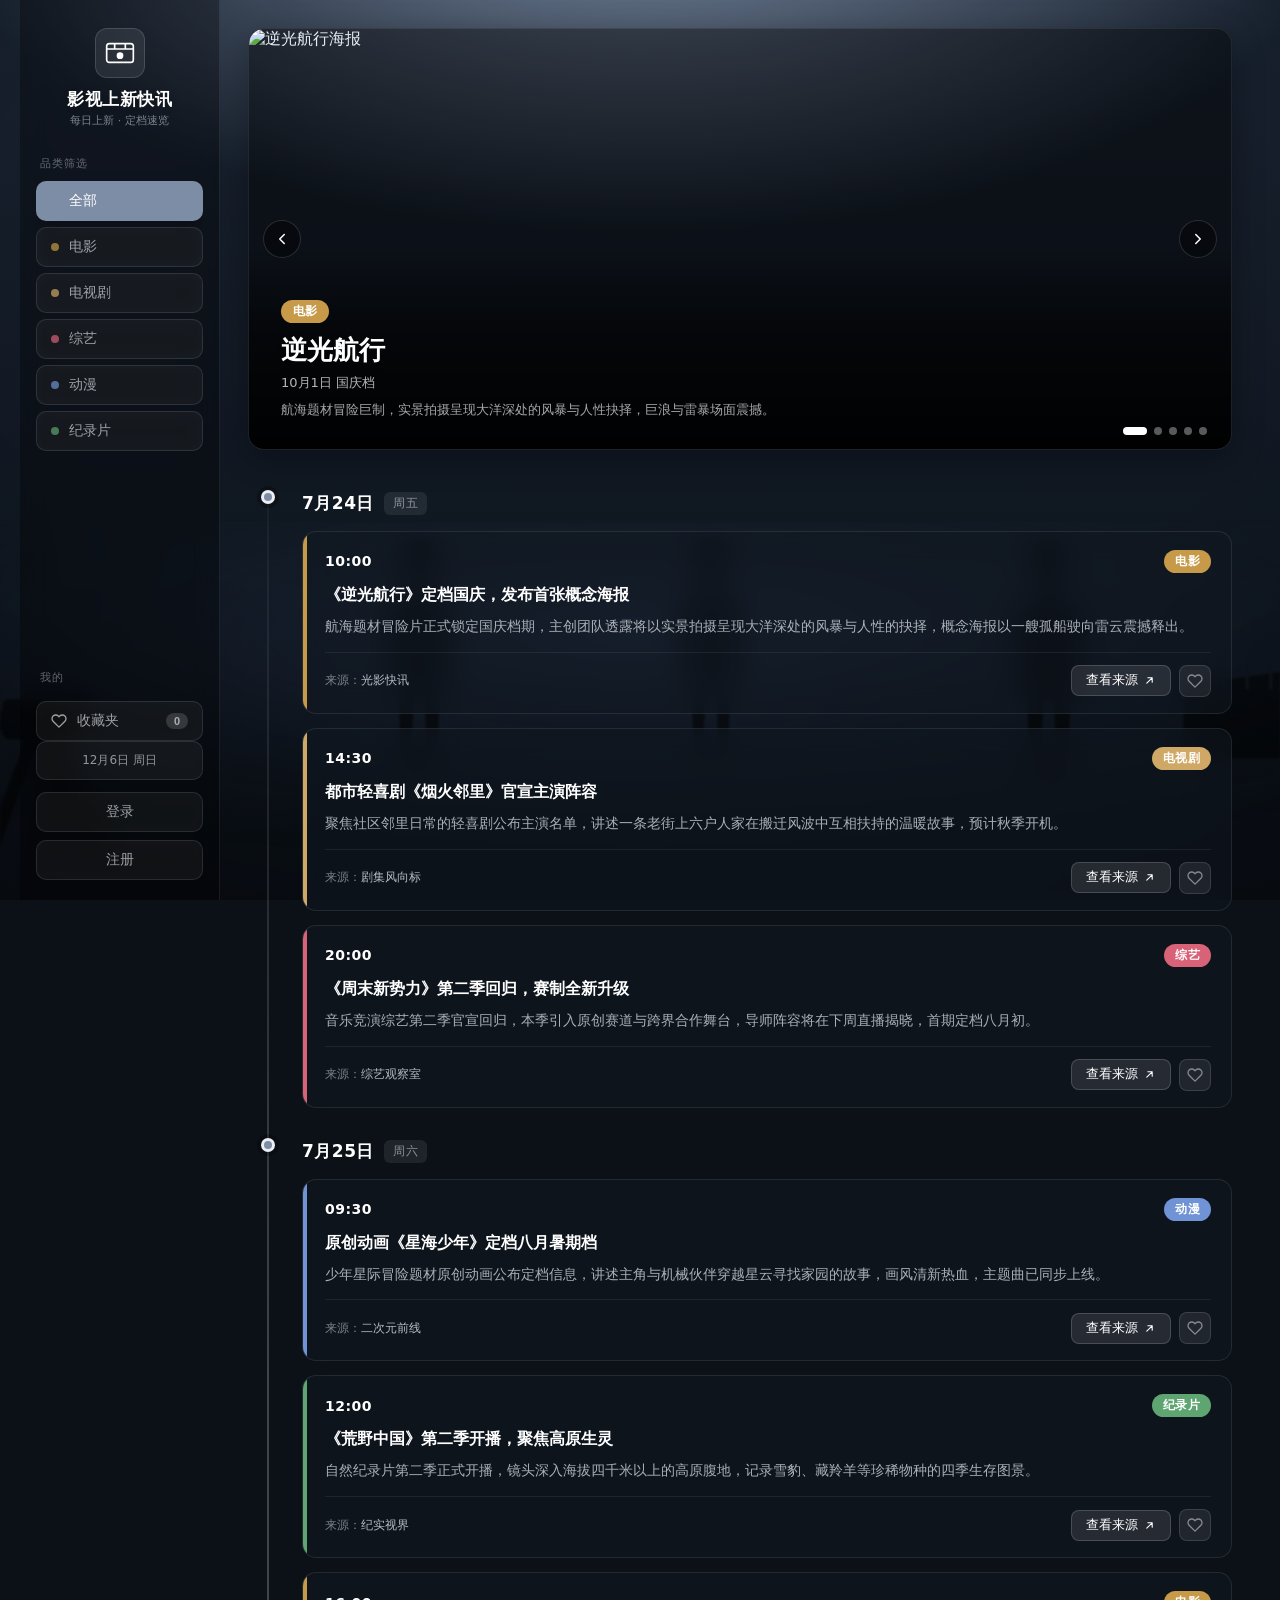
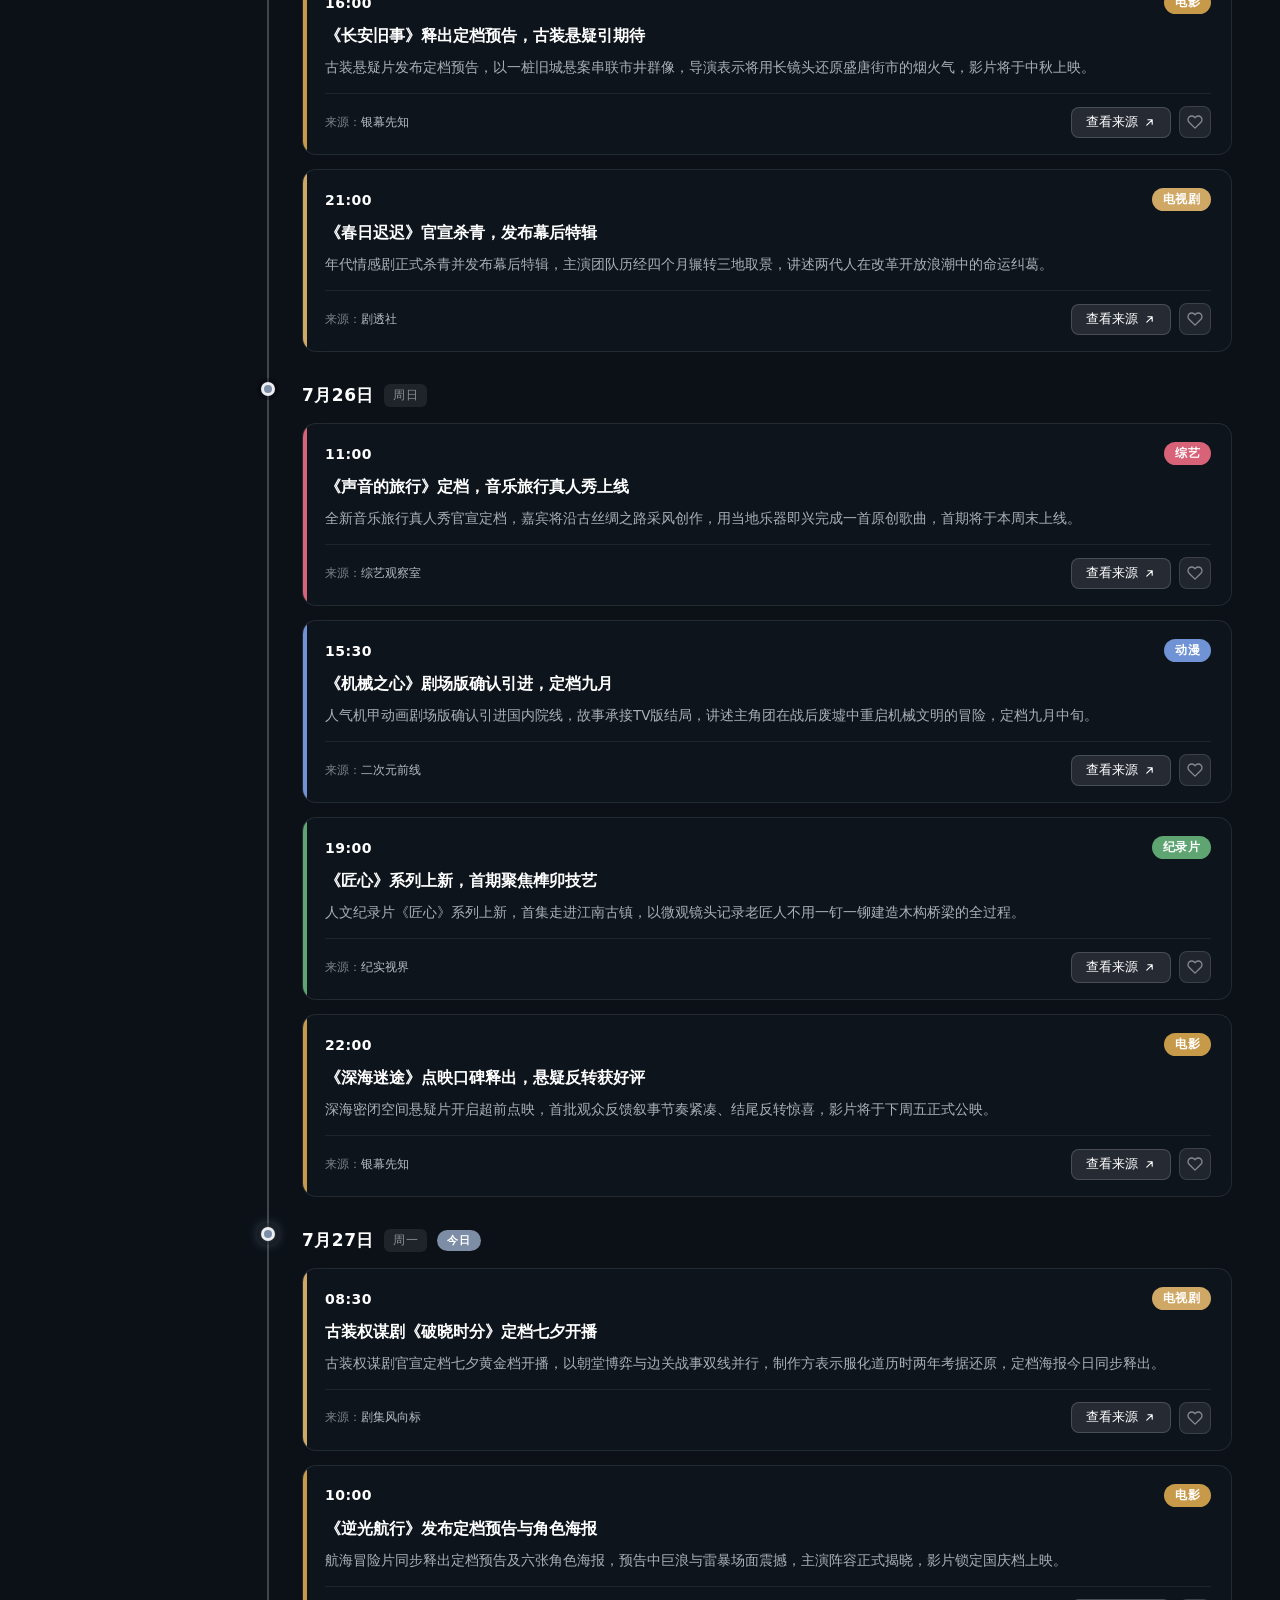
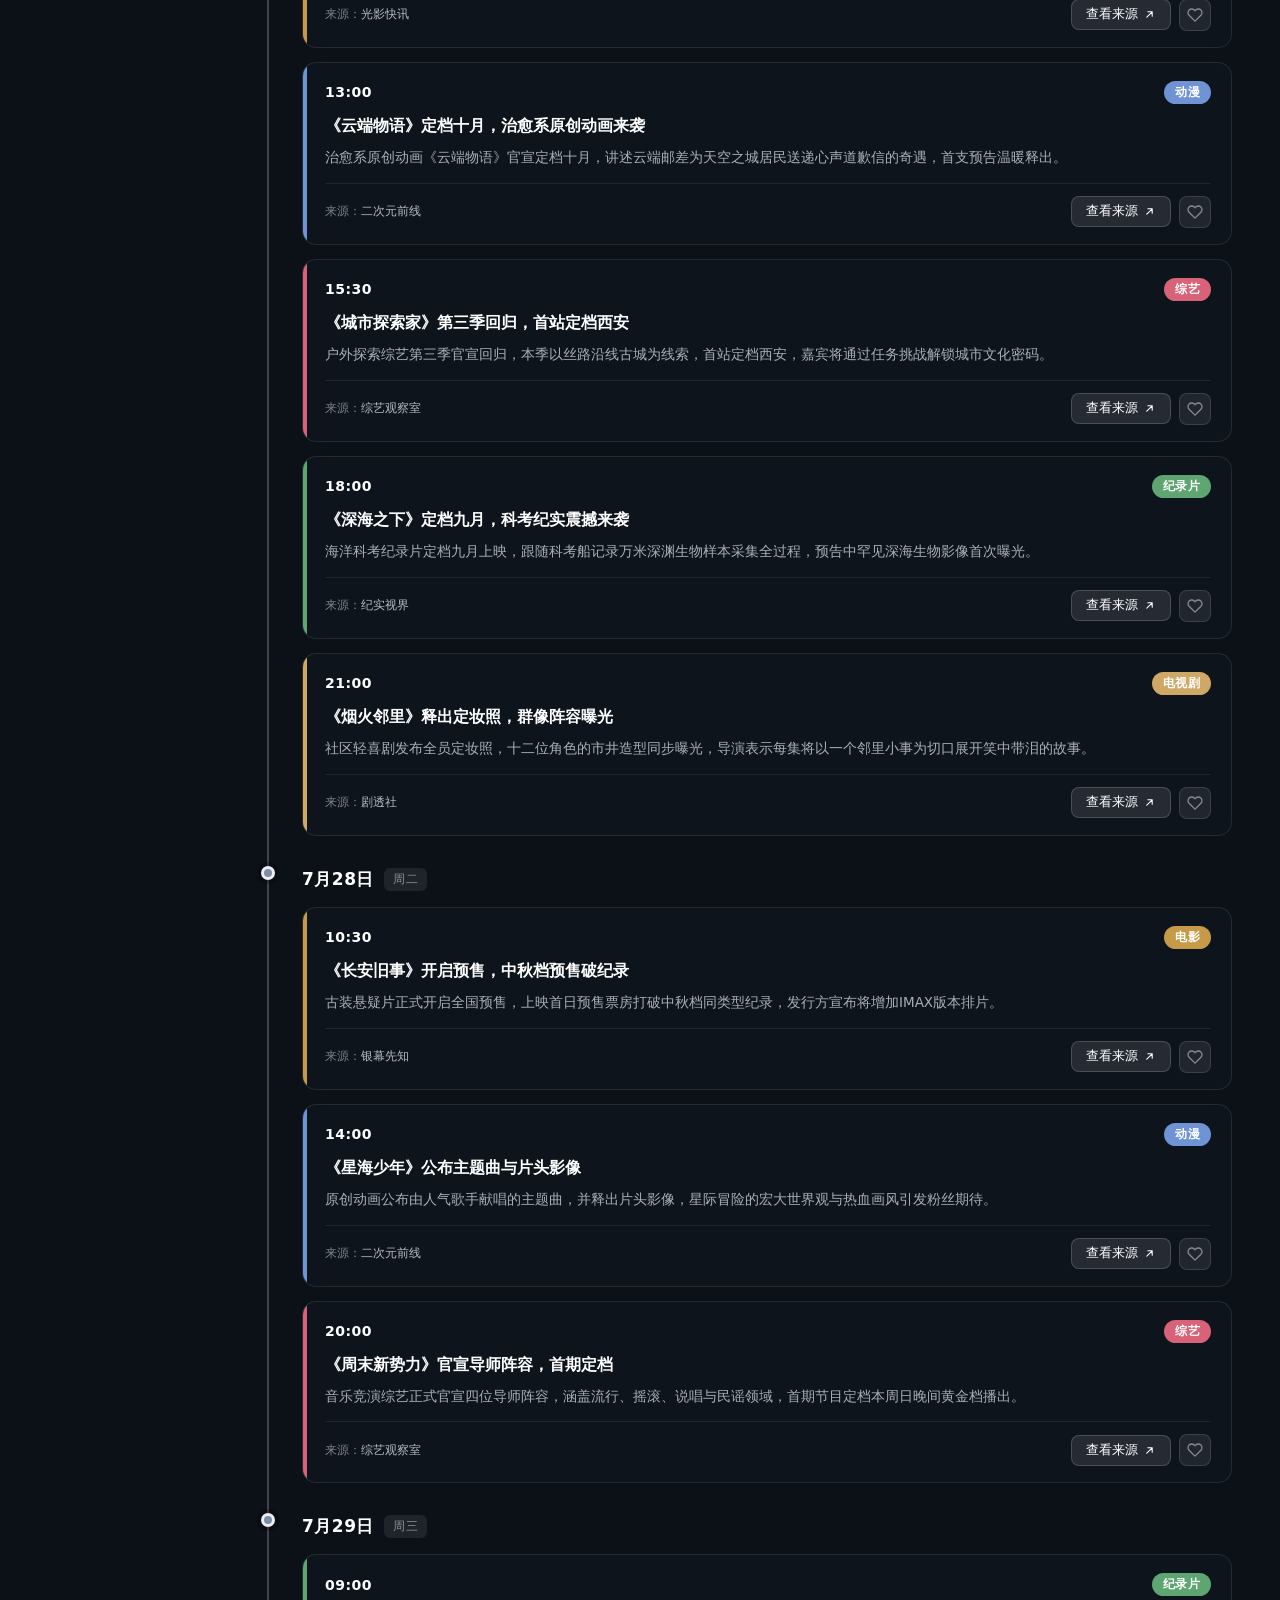
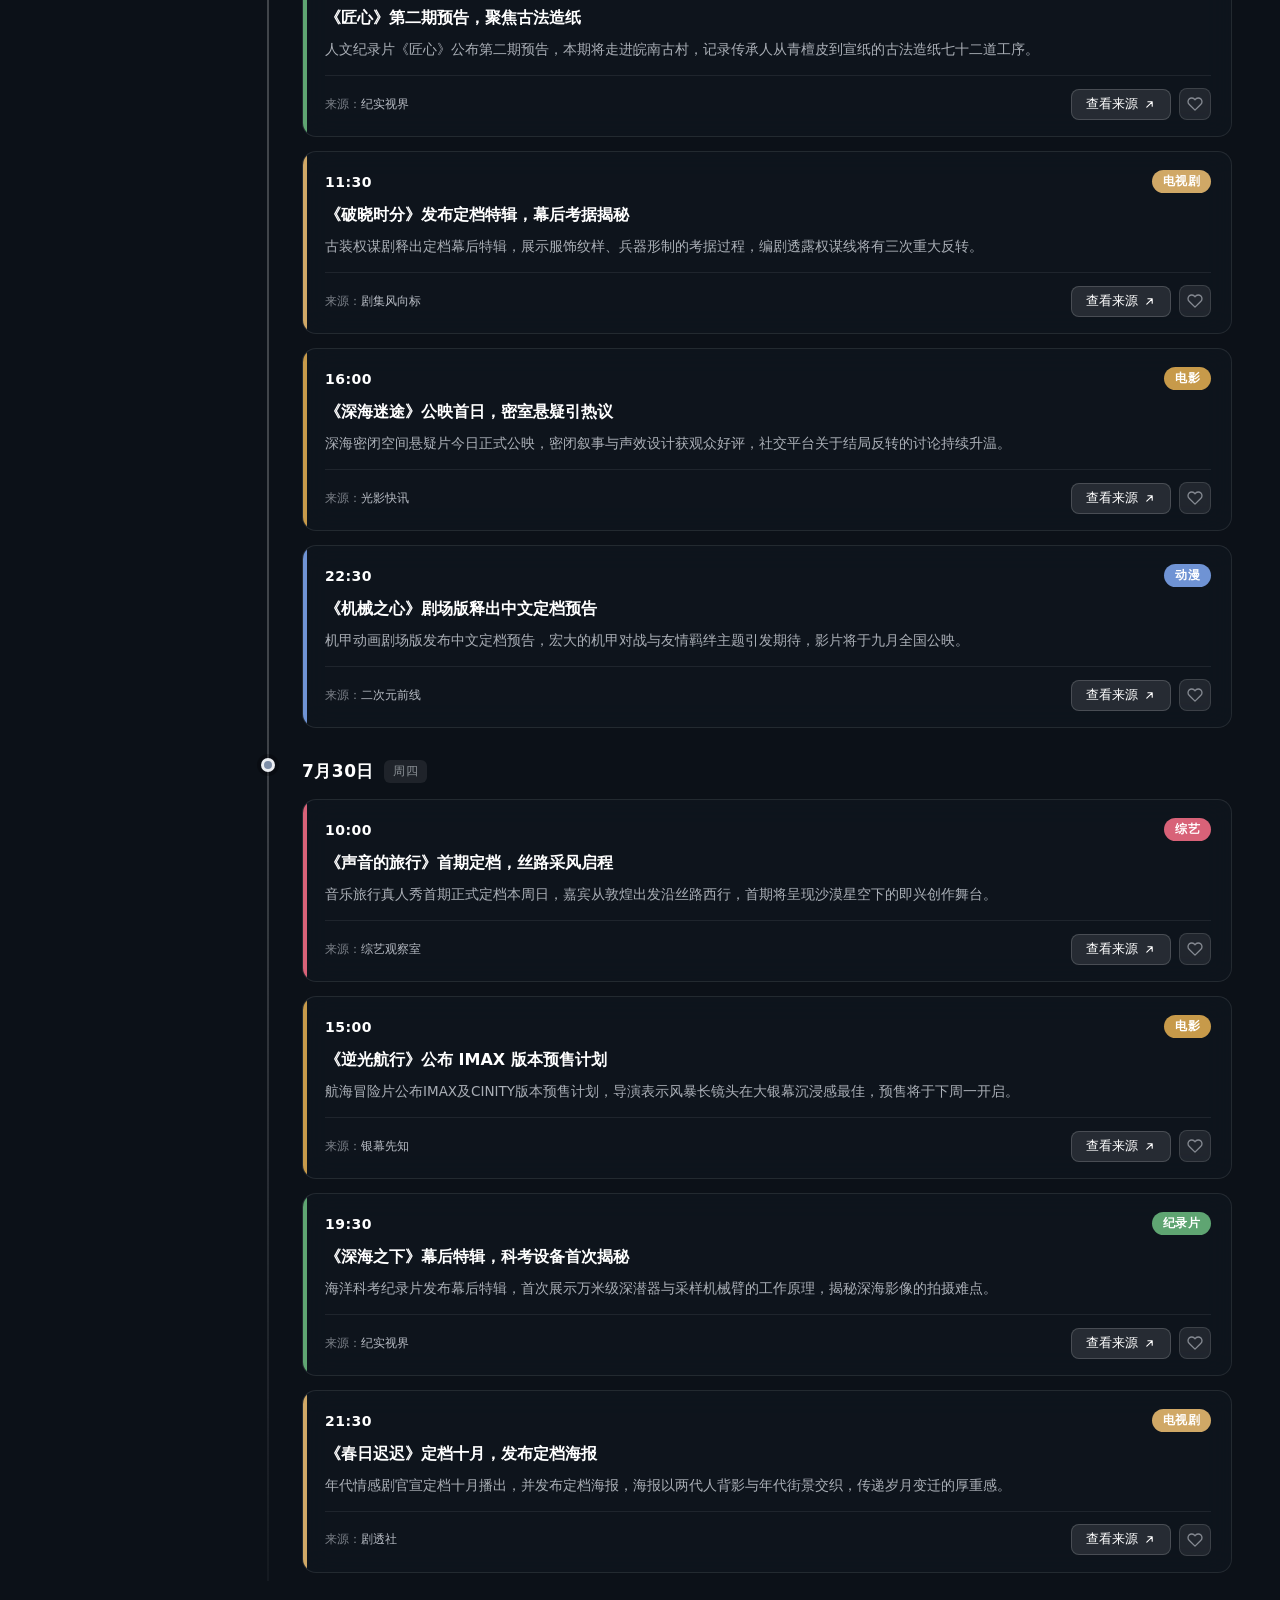
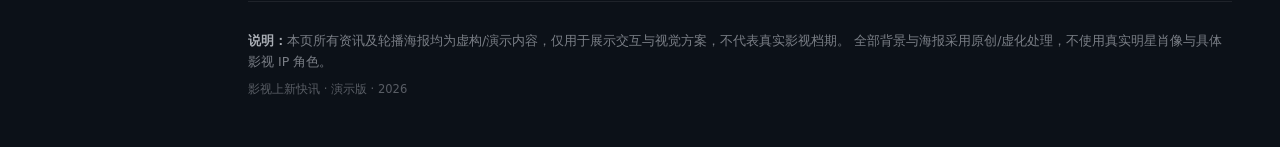
==== commit c0da4fac: "添加用户注册和登录功能：用户认证API、收藏关联用户、登录注册模态框" ====
--- a/index.html
+++ b/index.html
@@ -43,6 +43,8 @@
         <span class="fav-count" id="favCount">0</span>
       </button>
       <div class="sidebar-date" id="headerDate"></div>
+      <!-- 用户区域 -->
+      <div class="user-area" id="userArea"></div>
     </aside>
 
     <!-- 右侧主内容 -->
@@ -79,6 +81,26 @@
 
   </div>
 
+  <!-- 登录/注册模态框 -->
+  <div class="auth-modal-overlay" id="authModal">
+    <div class="auth-modal">
+      <button class="auth-modal-close" id="authModalClose" type="button" aria-label="关闭">&times;</button>
+      <h2 class="auth-modal-title" id="authModalTitle">登录</h2>
+      <div class="auth-modal-body">
+        <div class="auth-field">
+          <label for="authUsername">用户名</label>
+          <input type="text" id="authUsername" placeholder="请输入用户名" autocomplete="off">
+        </div>
+        <div class="auth-field">
+          <label for="authPassword">密码</label>
+          <input type="password" id="authPassword" placeholder="请输入密码">
+        </div>
+        <div class="auth-error" id="authError"></div>
+        <button class="auth-submit" id="authSubmit" type="button">登录</button>
+      </div>
+    </div>
+  </div>
+
   <script src="js/data.js"></script>
   <script src="js/app.js"></script>
 </body>
--- a/css/styles.css
+++ b/css/styles.css
@@ -261,3 +261,98 @@
   .carousel-desc { font-size: 12px; }
 }
 @media (prefers-reduced-motion: reduce) { *, *::before, *::after { animation-duration: 0.01ms !important; transition-duration: 0.01ms !important; } }
+
+/* ---------- 用户区域 ---------- */
+.user-area {
+  margin-top: 12px;
+  display: flex; flex-direction: column; gap: 8px;
+}
+.user-btn {
+  display: flex; align-items: center; justify-content: center;
+  border: 1px solid rgba(255,255,255,0.1);
+  background: rgba(255,255,255,0.05);
+  color: rgba(232,236,243,0.65);
+  padding: 10px 14px; border-radius: 10px;
+  font-size: 14px; font-weight: 500; cursor: pointer; text-align: center;
+  backdrop-filter: blur(8px); width: 100%;
+  transition: all .3s var(--ease);
+}
+.user-btn:hover { color: #fff; background: rgba(255,255,255,0.1); transform: translateX(3px); }
+.user-info {
+  display: flex; align-items: center; justify-content: space-between; gap: 8px;
+  background: rgba(255,255,255,0.05); border: 1px solid rgba(255,255,255,0.1);
+  border-radius: 10px; padding: 8px 12px;
+}
+.user-name {
+  font-size: 13px; font-weight: 500; color: #fff;
+  overflow: hidden; text-overflow: ellipsis; white-space: nowrap;
+}
+.logout-btn {
+  flex-shrink: 0; width: auto; padding: 5px 12px; font-size: 12px;
+  border-color: rgba(255,255,255,0.15);
+}
+.logout-btn:hover { transform: none; background: rgba(232,90,90,0.2); color: #e85a5a; }
+
+/* ---------- 登录/注册模态框 ---------- */
+.auth-modal-overlay {
+  position: fixed; inset: 0; z-index: 1000;
+  background: rgba(0,0,0,0.6); backdrop-filter: blur(6px);
+  display: flex; align-items: center; justify-content: center;
+  opacity: 0; visibility: hidden;
+  transition: opacity .3s var(--ease), visibility .3s var(--ease);
+}
+.auth-modal-overlay.active { opacity: 1; visibility: visible; }
+.auth-modal {
+  position: relative; width: 90%; max-width: 360px;
+  background: var(--bg-color, #1a2332);
+  border: 1px solid rgba(255,255,255,0.12);
+  border-radius: 16px; padding: 32px 28px 28px;
+  box-shadow: 0 20px 60px rgba(0,0,0,0.5);
+  transform: translateY(16px); transition: transform .3s var(--ease);
+}
+.auth-modal-overlay.active .auth-modal { transform: translateY(0); }
+.auth-modal-close {
+  position: absolute; top: 12px; right: 14px;
+  width: 30px; height: 30px; border-radius: 8px;
+  background: rgba(255,255,255,0.08); border: none; color: rgba(232,236,243,0.6);
+  font-size: 20px; cursor: pointer;
+  display: flex; align-items: center; justify-content: center;
+  transition: all .25s var(--ease);
+}
+.auth-modal-close:hover { background: rgba(255,255,255,0.15); color: #fff; }
+.auth-modal-title {
+  font-size: 20px; font-weight: 700; color: #fff;
+  margin-bottom: 24px; text-align: center;
+}
+.auth-field { margin-bottom: 16px; }
+.auth-field label {
+  display: block; font-size: 12px; color: rgba(232,236,243,0.55);
+  margin-bottom: 6px; letter-spacing: 0.5px;
+}
+.auth-field input {
+  width: 100%; padding: 11px 14px; font-size: 14px; color: #fff;
+  background: rgba(255,255,255,0.06); border: 1px solid rgba(255,255,255,0.12);
+  border-radius: 10px; outline: none;
+  transition: border-color .25s var(--ease);
+}
+.auth-field input::placeholder { color: rgba(232,236,243,0.3); }
+.auth-field input:focus { border-color: var(--bg-accent, #7d8da6); }
+.auth-error {
+  font-size: 12px; color: #e85a5a; min-height: 18px; margin-bottom: 8px;
+}
+.auth-submit {
+  width: 100%; padding: 12px; font-size: 15px; font-weight: 600; color: #fff;
+  background: var(--bg-accent, #7d8da6); border: none; border-radius: 10px;
+  cursor: pointer; transition: all .25s var(--ease);
+}
+.auth-submit:hover { opacity: 0.9; transform: translateY(-1px); }
+.auth-submit:disabled { opacity: 0.6; cursor: not-allowed; transform: none; }
+
+/* ---------- 用户区域响应式 ---------- */
+@media (max-width: 860px) {
+  .user-area { flex-direction: row; align-items: center; margin-top: 0; flex-shrink: 0; gap: 6px; }
+  .user-btn { width: auto; padding: 7px 12px; font-size: 13px; }
+  .user-btn:hover { transform: none; }
+  .user-info { padding: 5px 10px; }
+  .user-name { font-size: 12px; }
+}
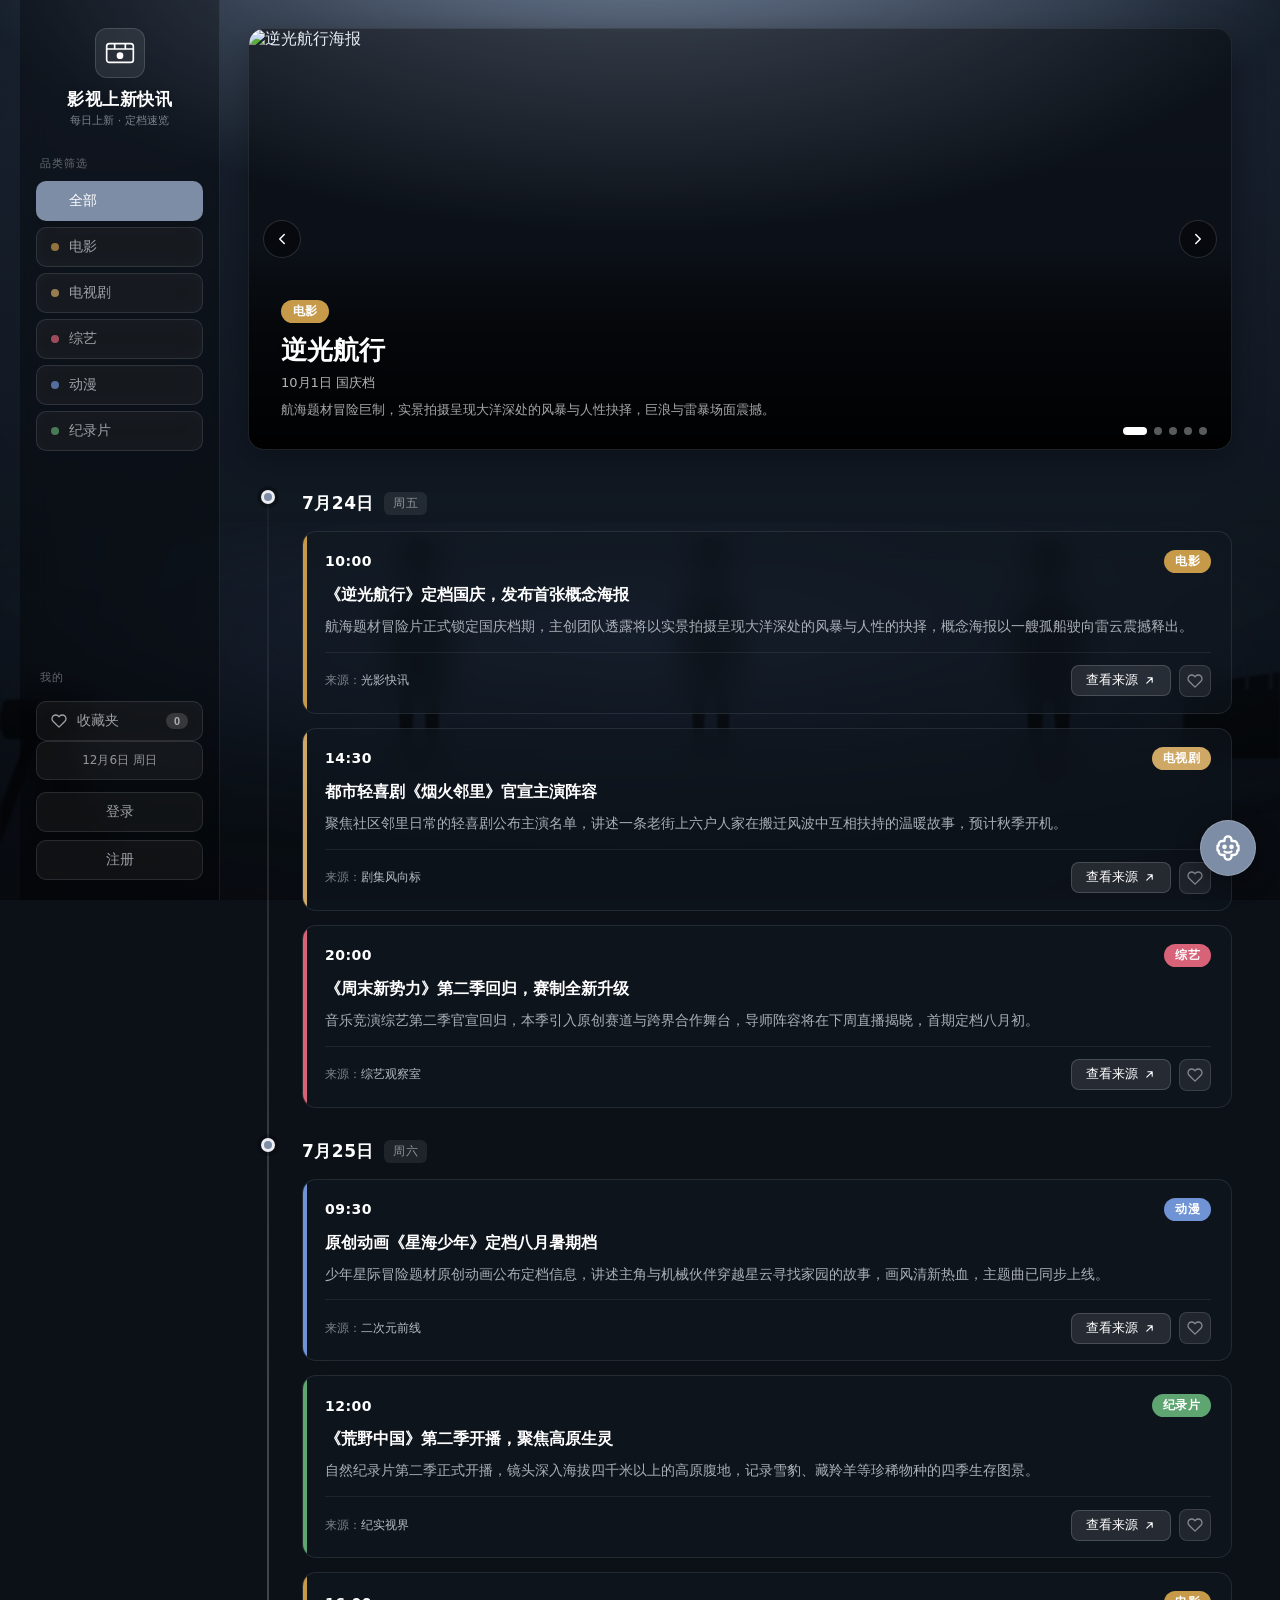
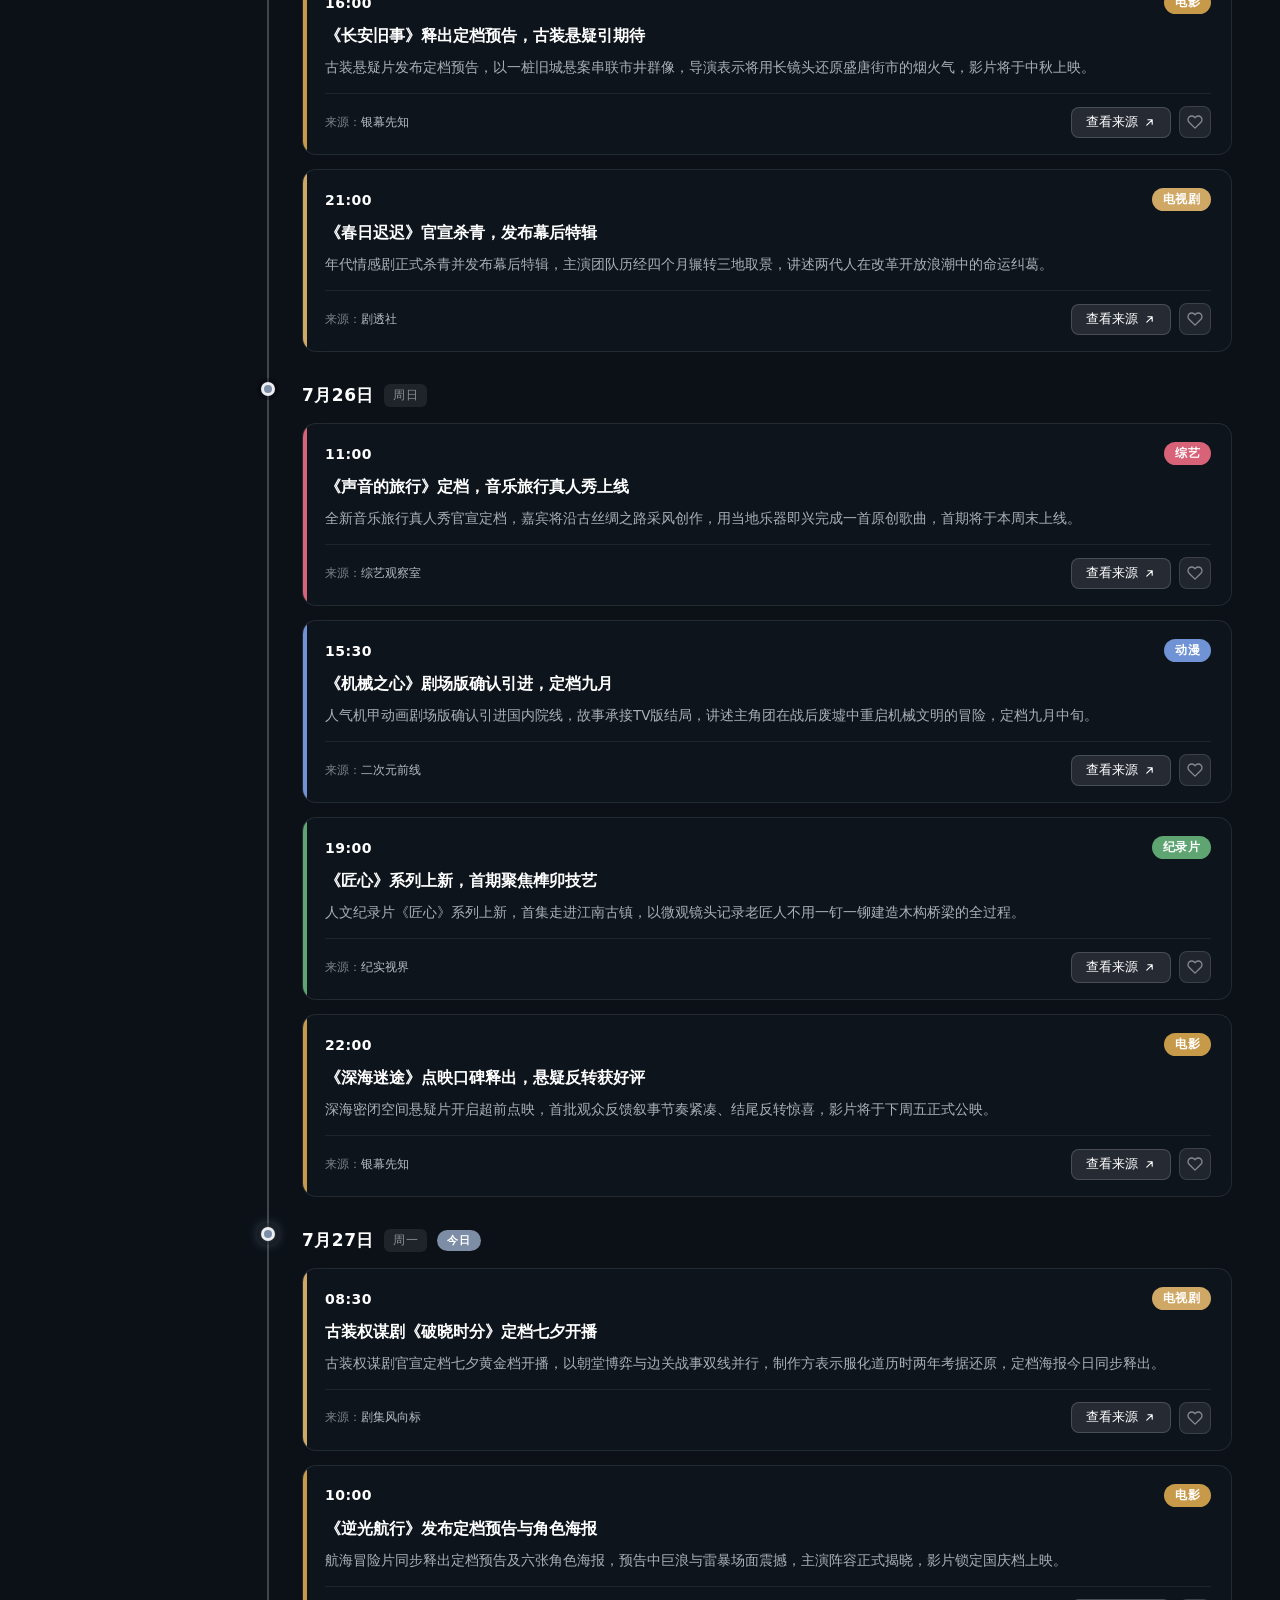
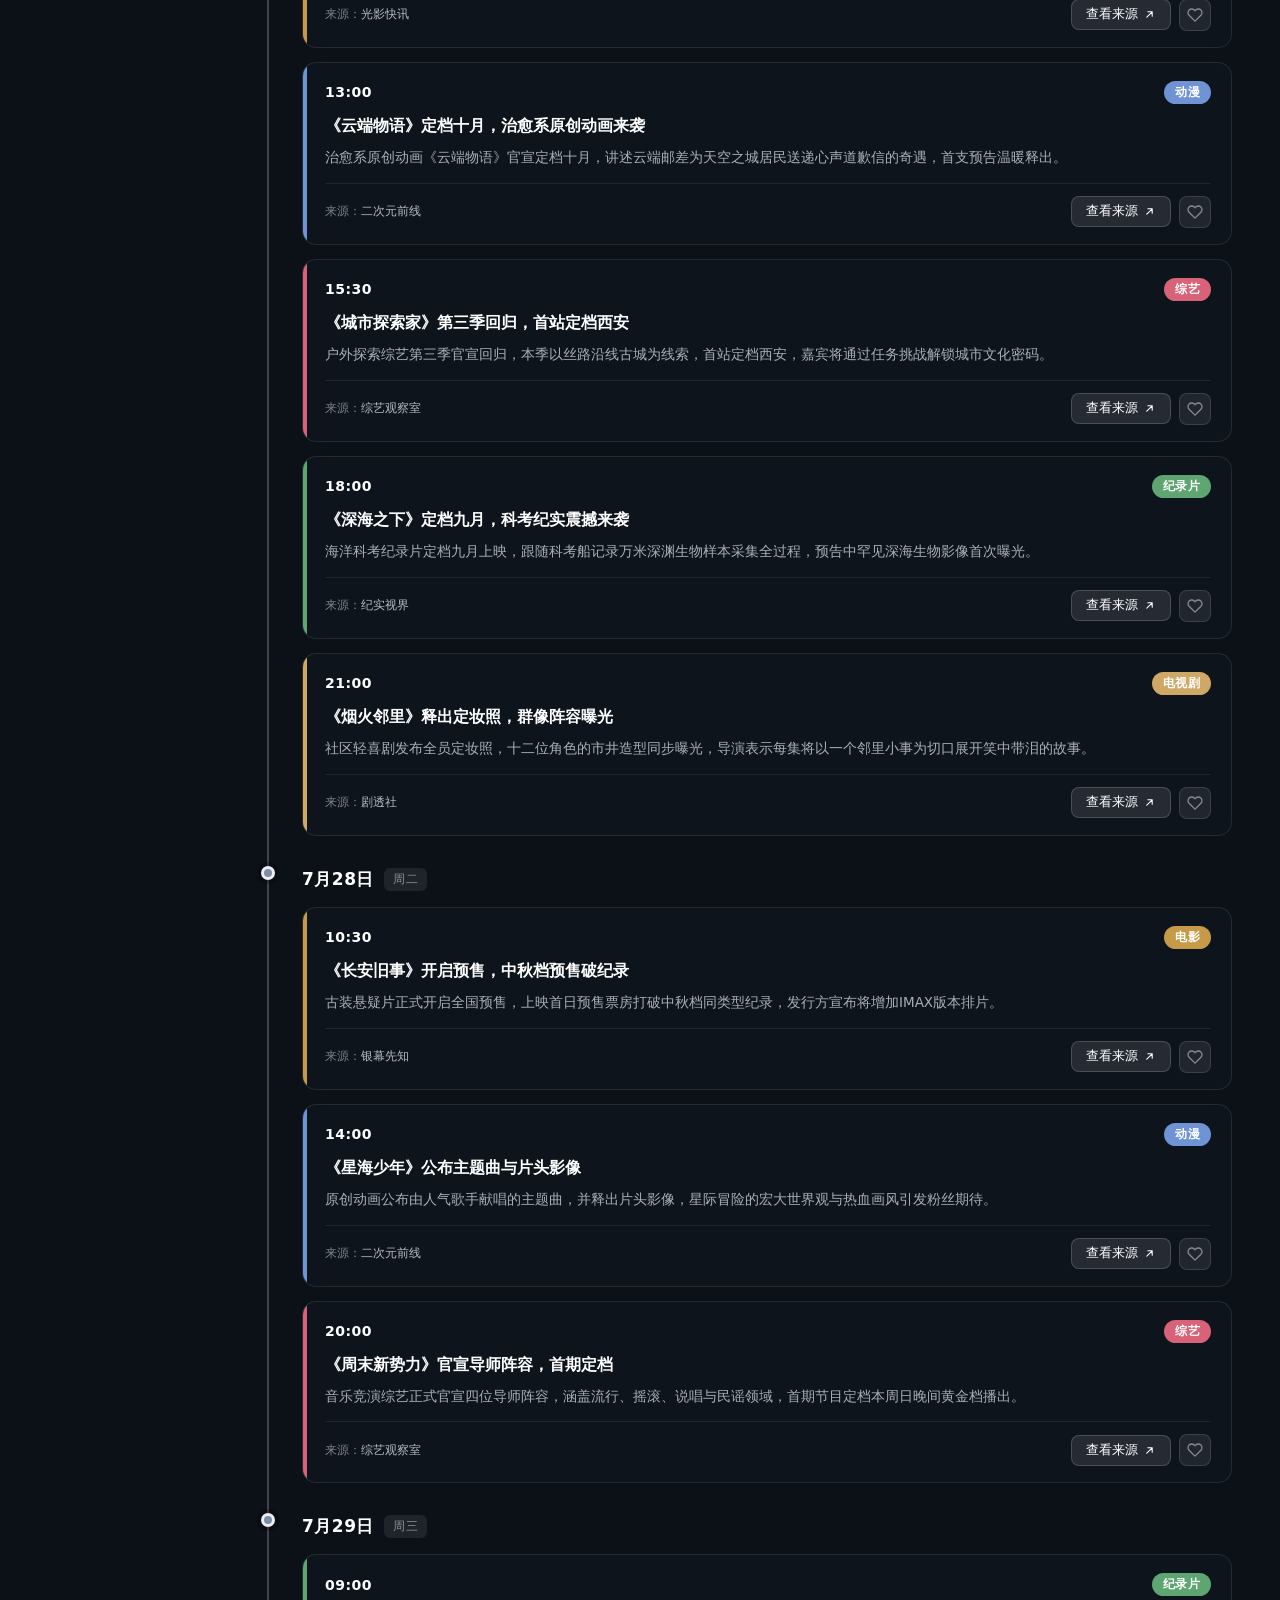
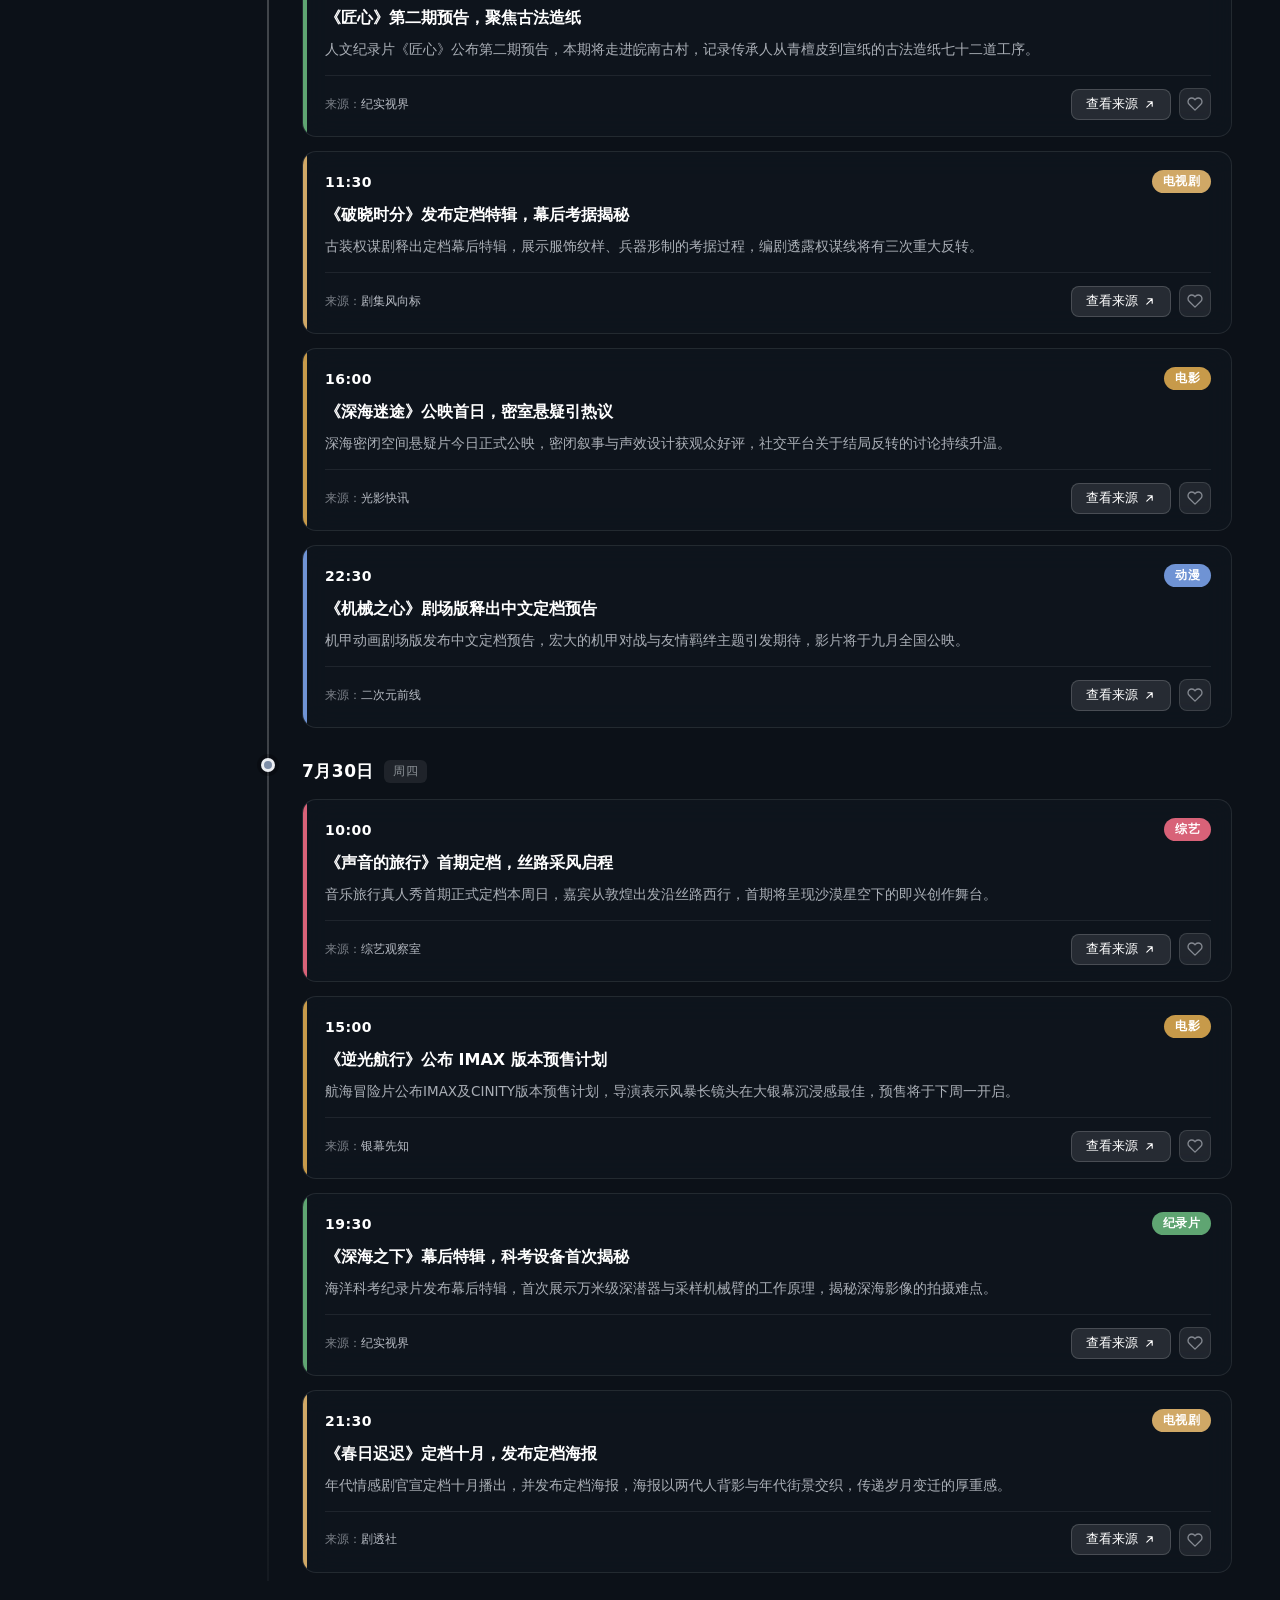
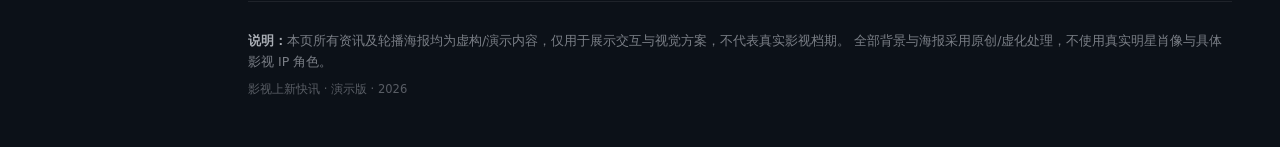
==== commit 8bfcaf97: "接入 DeepSeek AI：智能问答、影视推荐、资讯摘要三大功能 新增 functions/api/chat.js 作为 DeepSeek API 代理；前端添加右下角 AI 助手悬浮按钮与聊天面板" ====
--- a/index.html
+++ b/index.html
@@ -101,6 +101,35 @@
     </div>
   </div>
 
+  <!-- AI 影视助手 -->
+  <button class="ai-fab" id="aiFab" type="button" aria-label="AI 影视助手">
+    <svg viewBox="0 0 24 24" fill="none" stroke="currentColor" stroke-width="2" stroke-linecap="round" stroke-linejoin="round">
+      <path d="M12 2a3 3 0 0 0-3 3v1H7a3 3 0 0 0-3 3v1H3v4h1v1a3 3 0 0 0 3 3h2v1a3 3 0 0 0 6 0v-1h2a3 3 0 0 0 3-3v-1h1v-4h-1V9a3 3 0 0 0-3-3h-2V5a3 3 0 0 0-3-3z"/>
+      <circle cx="9" cy="11" r="1" fill="currentColor"/>
+      <circle cx="15" cy="11" r="1" fill="currentColor"/>
+      <path d="M9 15s1 1 3 1 3-1 3-1"/>
+    </svg>
+  </button>
+
+  <div class="ai-chat-panel" id="aiChatPanel" aria-hidden="true">
+    <div class="ai-chat-header">
+      <span class="ai-chat-title">AI 影视助手</span>
+      <button class="ai-chat-close" id="aiChatClose" type="button" aria-label="关闭">&times;</button>
+    </div>
+    <div class="ai-chat-modes">
+      <button class="ai-mode-tab active" data-mode="chat" type="button">问答</button>
+      <button class="ai-mode-tab" data-mode="recommend" type="button">推荐</button>
+      <button class="ai-mode-tab" data-mode="summary" type="button">摘要</button>
+    </div>
+    <div class="ai-chat-messages" id="aiChatMessages"></div>
+    <div class="ai-chat-input-wrap">
+      <input type="text" class="ai-chat-input" id="aiChatInput" placeholder="输入你的问题..." autocomplete="off">
+      <button class="ai-chat-send" id="aiChatSend" type="button" aria-label="发送">
+        <svg viewBox="0 0 24 24" fill="none" stroke="currentColor" stroke-width="2" stroke-linecap="round" stroke-linejoin="round"><path d="M22 2L11 13M22 2l-7 20-4-9-9-4 20-7z"/></svg>
+      </button>
+    </div>
+  </div>
+
   <script src="js/data.js"></script>
   <script src="js/app.js"></script>
 </body>
--- a/css/styles.css
+++ b/css/styles.css
@@ -293,6 +293,120 @@
 }
 .logout-btn:hover { transform: none; background: rgba(232,90,90,0.2); color: #e85a5a; }
 
+/* ============================================================
+   AI 影视助手
+   ============================================================ */
+
+/* ---------- 悬浮按钮 ---------- */
+.ai-fab {
+  position: fixed; bottom: 24px; right: 24px; z-index: 900;
+  width: 56px; height: 56px; border-radius: 50%;
+  background: var(--bg-accent, #7d8da6);
+  border: 1px solid rgba(255,255,255,0.2);
+  color: #fff; cursor: pointer;
+  display: flex; align-items: center; justify-content: center;
+  box-shadow: 0 6px 24px rgba(0,0,0,0.4);
+  transition: transform .3s var(--ease), opacity .3s var(--ease), background .3s var(--ease);
+}
+.ai-fab:hover { transform: scale(1.08); background: var(--bg-accent, #7d8da6); opacity: 0.95; }
+.ai-fab.hidden { transform: scale(0); opacity: 0; pointer-events: none; }
+.ai-fab svg { width: 28px; height: 28px; }
+/* 呼吸光效 */
+.ai-fab::after {
+  content: ""; position: absolute; inset: -4px; border-radius: 50%;
+  border: 2px solid var(--bg-accent, #7d8da6); opacity: 0;
+  animation: aiPulse 2.4s ease-in-out infinite;
+}
+@keyframes aiPulse { 0% { opacity: 0.5; transform: scale(1); } 100% { opacity: 0; transform: scale(1.4); } }
+
+/* ---------- 聊天面板 ---------- */
+.ai-chat-panel {
+  position: fixed; bottom: 24px; right: 24px; z-index: 950;
+  width: 380px; height: 500px;
+  background: rgba(16,22,32,0.96);
+  border: 1px solid rgba(255,255,255,0.12);
+  border-radius: 16px;
+  box-shadow: 0 16px 48px rgba(0,0,0,0.5);
+  backdrop-filter: blur(16px); -webkit-backdrop-filter: blur(16px);
+  display: flex; flex-direction: column; overflow: hidden;
+  opacity: 0; visibility: hidden; transform: translateY(20px) scale(0.96);
+  transition: opacity .3s var(--ease), visibility .3s var(--ease), transform .3s var(--ease);
+}
+.ai-chat-panel.active { opacity: 1; visibility: visible; transform: translateY(0) scale(1); }
+
+/* 标题栏 */
+.ai-chat-header {
+  display: flex; align-items: center; justify-content: space-between;
+  padding: 14px 18px;
+  background: rgba(255,255,255,0.04);
+  border-bottom: 1px solid rgba(255,255,255,0.08);
+  flex-shrink: 0;
+}
+.ai-chat-title { font-size: 15px; font-weight: 600; color: #fff; letter-spacing: 0.5px; }
+.ai-chat-close {
+  width: 28px; height: 28px; border-radius: 8px; border: none;
+  background: rgba(255,255,255,0.08); color: rgba(232,236,243,0.6);
+  font-size: 20px; cursor: pointer; line-height: 1;
+  display: flex; align-items: center; justify-content: center;
+  transition: all .25s var(--ease);
+}
+.ai-chat-close:hover { background: rgba(255,255,255,0.15); color: #fff; }
+
+/* 模式切换标签 */
+.ai-chat-modes { display: flex; gap: 6px; padding: 10px 14px; flex-shrink: 0; }
+.ai-mode-tab {
+  flex: 1; padding: 7px 0; border-radius: 8px; border: 1px solid rgba(255,255,255,0.1);
+  background: rgba(255,255,255,0.04); color: rgba(232,236,243,0.55);
+  font-size: 13px; font-weight: 500; cursor: pointer; text-align: center;
+  transition: all .25s var(--ease);
+}
+.ai-mode-tab:hover { color: #fff; background: rgba(255,255,255,0.08); }
+.ai-mode-tab.active { color: #fff; background: var(--bg-accent, #7d8da6); border-color: transparent; }
+
+/* 消息列表区域 */
+.ai-chat-messages { flex: 1; overflow-y: auto; padding: 14px 16px; display: flex; flex-direction: column; gap: 12px; scrollbar-width: thin; scrollbar-color: rgba(255,255,255,0.2) transparent; }
+.ai-chat-messages::-webkit-scrollbar { width: 5px; }
+.ai-chat-messages::-webkit-scrollbar-thumb { background: rgba(255,255,255,0.15); border-radius: 3px; }
+
+/* 消息气泡 */
+.ai-msg { max-width: 82%; padding: 10px 14px; border-radius: 14px; font-size: 13.5px; line-height: 1.6; word-break: break-word; animation: aiMsgIn .3s var(--ease) both; }
+@keyframes aiMsgIn { from { opacity: 0; transform: translateY(8px); } to { opacity: 1; transform: translateY(0); } }
+.ai-msg-user { align-self: flex-end; color: #fff; background: var(--bg-accent, #7d8da6); border-bottom-right-radius: 4px; }
+.ai-msg-bot { align-self: flex-start; color: rgba(232,236,243,0.88); background: rgba(255,255,255,0.07); border: 1px solid rgba(255,255,255,0.08); border-bottom-left-radius: 4px; }
+.ai-msg-error { color: #e85a5a; background: rgba(232,90,90,0.12); border-color: rgba(232,90,90,0.25); }
+
+/* Loading 动画 */
+.ai-msg-loading { display: flex; align-items: center; gap: 5px; }
+.ai-dot { width: 7px; height: 7px; border-radius: 50%; background: rgba(232,236,243,0.5); animation: aiDotBounce 1.2s ease-in-out infinite; }
+.ai-dot:nth-child(2) { animation-delay: 0.15s; }
+.ai-dot:nth-child(3) { animation-delay: 0.3s; }
+@keyframes aiDotBounce { 0%, 60%, 100% { transform: translateY(0); opacity: 0.4; } 30% { transform: translateY(-5px); opacity: 1; } }
+
+/* 输入区域 */
+.ai-chat-input-wrap { display: flex; gap: 8px; padding: 12px 14px; border-top: 1px solid rgba(255,255,255,0.08); flex-shrink: 0; }
+.ai-chat-input {
+  flex: 1; padding: 10px 14px; font-size: 13.5px; color: #fff;
+  background: rgba(255,255,255,0.06); border: 1px solid rgba(255,255,255,0.12);
+  border-radius: 10px; outline: none; transition: border-color .25s var(--ease);
+}
+.ai-chat-input::placeholder { color: rgba(232,236,243,0.3); }
+.ai-chat-input:focus { border-color: var(--bg-accent, #7d8da6); }
+.ai-chat-send {
+  flex-shrink: 0; width: 40px; height: 40px; border-radius: 10px; border: none;
+  background: var(--bg-accent, #7d8da6); color: #fff; cursor: pointer;
+  display: flex; align-items: center; justify-content: center;
+  transition: opacity .25s var(--ease), transform .2s var(--ease);
+}
+.ai-chat-send:hover { opacity: 0.9; transform: translateX(2px); }
+.ai-chat-send:active { transform: scale(0.95); }
+.ai-chat-send svg { width: 18px; height: 18px; }
+
+/* ---------- AI 助手响应式 ---------- */
+@media (max-width: 600px) {
+  .ai-chat-panel { width: calc(100% - 0px); max-width: none; height: 100%; bottom: 0; right: 0; border-radius: 0; }
+  .ai-fab { bottom: 20px; right: 20px; }
+}
+
 /* ---------- 登录/注册模态框 ---------- */
 .auth-modal-overlay {
   position: fixed; inset: 0; z-index: 1000;
